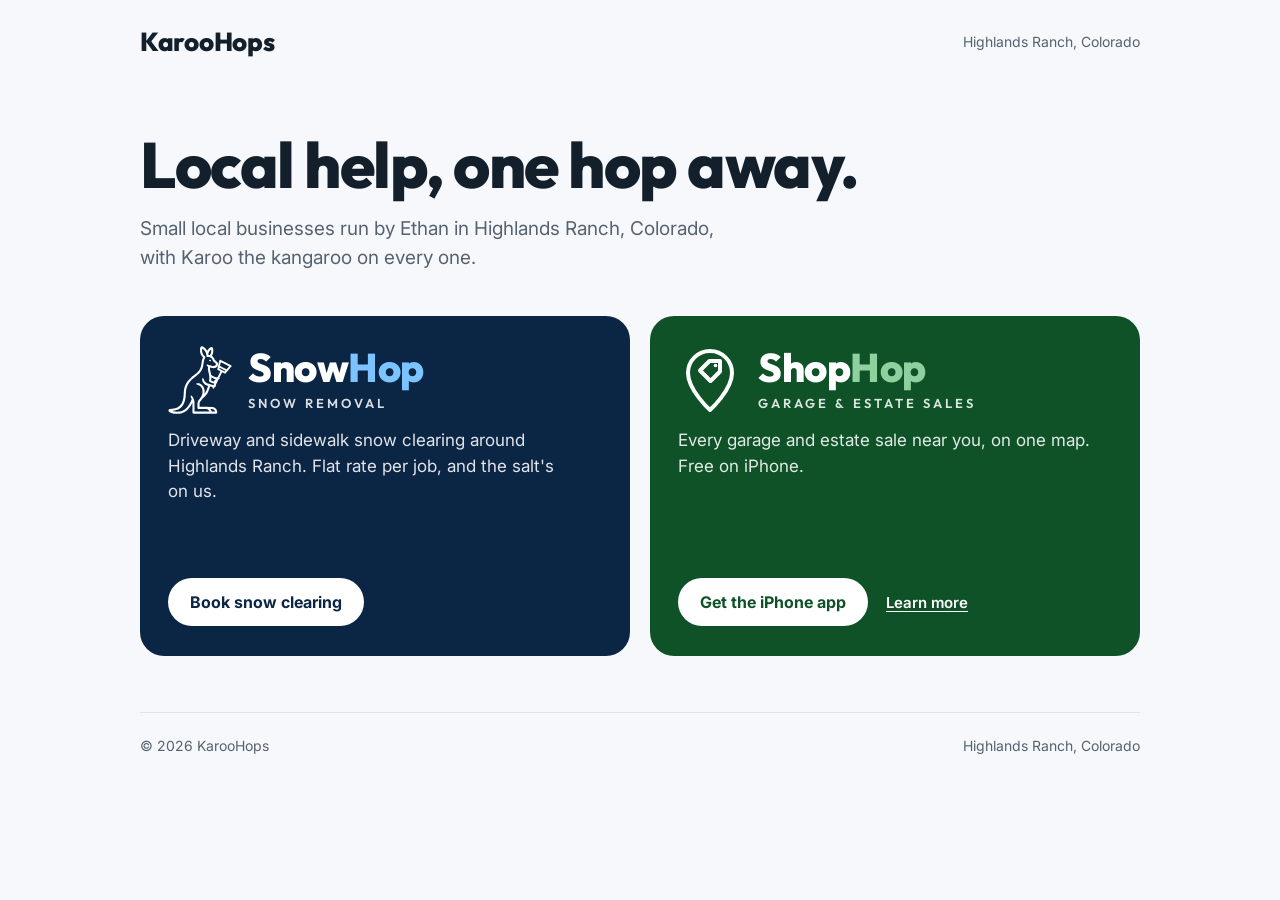
==== index.html @ 5c4f38f4 "KarooHops home page at karoohops.com One page for all the KarooHops businesses: SnowHop (karoohops.c" ====
<!doctype html>
<html lang="en">
<head>
<meta charset="utf-8">
<meta name="viewport" content="width=device-width, initial-scale=1">
<title>KarooHops · Local help, one hop away</title>
<meta name="description" content="Small local businesses from Highlands Ranch, Colorado: SnowHop snow removal and the ShopHop garage sale app.">
<meta name="theme-color" content="#13202C">
<meta property="og:title" content="KarooHops · Local help, one hop away">
<meta property="og:description" content="SnowHop snow removal and the ShopHop garage sale app, from Highlands Ranch, Colorado.">
<meta property="og:type" content="website">
<meta property="og:url" content="https://karoohops.com/">
<link rel="icon" href="/karoo.svg" type="image/svg+xml">
<link rel="preconnect" href="https://fonts.googleapis.com">
<link rel="preconnect" href="https://fonts.gstatic.com" crossorigin>
<link rel="stylesheet" href="https://fonts.googleapis.com/css2?family=Inter:wght@400;500;600;700&family=Outfit:wght@600;700;800&display=swap">
<style>
:root{
  --ink:#13202C; --muted:#56626F; --line:#DEE4EB; --bg:#F6F8FB;
  --navy:#0B2545; --ice:#7CC4FF; --green:#0F5228; --mint:#8FD19E;
  --display:Outfit,"Avenir Next","Trebuchet MS",sans-serif;
  --body:Inter,system-ui,-apple-system,"Segoe UI",Roboto,Arial,sans-serif;
}
*{box-sizing:border-box}
body{margin:0;font-family:var(--body);font-size:16px;line-height:1.55;color:var(--ink);background:var(--bg);-webkit-font-smoothing:antialiased}
a{color:inherit}
.wrap{max-width:1040px;margin:0 auto;padding:0 20px}
header{display:flex;align-items:center;justify-content:space-between;gap:16px;padding:22px 0}
.logo{font-family:var(--display);font-weight:800;font-size:26px;letter-spacing:-.3px;text-decoration:none}
.where{color:var(--muted);font-size:14px}
.hero{padding:48px 0 36px;max-width:720px}
h1{font-family:var(--display);font-weight:800;font-size:clamp(40px,7vw,64px);line-height:1.02;letter-spacing:-1.5px;margin:0 0 16px;text-wrap:balance}
.lede{margin:0;font-size:19px;color:var(--muted);max-width:600px;text-wrap:pretty}
.biz{display:grid;grid-template-columns:repeat(2,minmax(0,1fr));gap:20px;padding:8px 0 56px}
.card{border-radius:24px;padding:30px 28px;color:#fff;display:flex;flex-direction:column;gap:14px;min-height:340px}
.card.snow{background:var(--navy)}
.card.shop{background:var(--green)}
.top{display:flex;align-items:center;gap:16px}
.mark{width:64px;height:68px;flex:none;color:#fff}
.name{font-family:var(--display);font-weight:800;font-size:40px;line-height:1;letter-spacing:-.5px;margin:0}
.snow .name span{color:var(--ice)}
.shop .name span{color:var(--mint)}
.kind{font-family:var(--display);font-weight:600;font-size:13px;letter-spacing:3px;margin-top:6px;opacity:.85}
.card p{margin:0;font-size:17px;line-height:1.5;color:rgba(255,255,255,.88);text-wrap:pretty}
.actions{margin-top:auto;display:flex;flex-wrap:wrap;align-items:center;gap:10px 18px;padding-top:8px}
.btn{display:inline-flex;align-items:center;justify-content:center;min-height:48px;padding:0 22px;border-radius:999px;background:#fff;font-weight:700;font-size:16px;text-decoration:none}
.snow .btn{color:var(--navy)}
.shop .btn{color:var(--green)}
.btn:hover{background:#E9F1FA}
.more{color:#fff;font-weight:600;font-size:15px;text-underline-offset:3px}
a:focus-visible{outline:3px solid var(--ice);outline-offset:3px}
.shop a:focus-visible{outline-color:var(--mint)}
footer{border-top:1px solid var(--line);padding:22px 0 40px;display:flex;flex-wrap:wrap;justify-content:space-between;gap:8px 20px;color:var(--muted);font-size:14px}
@media (max-width:720px){
  .biz{grid-template-columns:1fr}
  .hero{padding:28px 0 24px}
  .card{min-height:0;padding:26px 22px}
  .where{display:none}
}
</style>
</head>
<body>
<div class="wrap">
<header>
  <a class="logo" href="/">KarooHops</a>
  <span class="where">Highlands Ranch, Colorado</span>
</header>

<section class="hero">
  <h1>Local help, one hop away.</h1>
  <p class="lede">Small local businesses run by Ethan in Highlands Ranch, Colorado, with Karoo the kangaroo on every one.</p>
</section>

<section class="biz" aria-label="KarooHops businesses">
  <article class="card snow">
    <div class="top">
      <svg class="mark" viewBox="12 22 702 748" role="img" aria-label="Karoo with a snow shovel"><path fill="currentColor" fill-rule="evenodd" d="M96.5 767.4C83.6 766.5 67.5 763.9 56.2 760.8C40.8 756.5 27.1 750.0 21.0 744.0C17.0 740.1 15.5 736.9 15.5 732.2C15.6 726.6 17.4 722.9 21.8 719.8C25.9 717.0 29.1 716.0 35.9 715.5C67.8 713.1 83.4 710.1 104.5 702.4C106.8 701.5 118.0 695.8 121.8 693.6C142.7 680.9 158.6 661.3 168.7 635.5C171.1 629.3 174.7 616.6 177.5 604.1C177.8 603.0 178.2 601.0 178.5 599.9C180.2 592.8 182.6 570.8 183.5 554.8C184.6 534.3 185.8 516.6 186.5 512.0C186.7 510.2 187.2 506.7 187.5 504.2C191.7 472.2 206.6 436.8 227.9 408.2C239.3 393.0 253.0 378.4 271.0 362.2C276.4 357.4 291.5 345.1 298.8 339.7C301.8 337.4 307.6 333.0 311.8 329.9C336.0 311.8 347.0 300.4 357.7 282.8C368.5 265.0 374.9 244.5 379.0 214.5C380.0 207.4 380.9 200.7 382.0 193.5C382.7 189.1 385.0 178.1 386.1 174.0C388.5 164.9 392.1 156.1 395.3 150.9L396.5 149.0L391.9 144.1C386.7 138.5 382.7 133.4 379.0 127.3C376.1 122.4 371.2 112.2 370.2 109.0C370.0 108.3 369.7 107.5 369.5 107.2C368.3 105.7 364.9 92.4 363.7 84.5C362.7 78.5 362.6 58.0 363.5 52.2C365.7 37.6 369.4 29.9 375.7 26.8C381.1 24.2 386.5 24.6 394.2 28.2C404.7 33.0 413.6 39.6 423.6 49.9C430.7 57.2 434.8 62.5 439.1 69.9C442.0 74.9 443.2 75.9 443.9 74.1C444.6 72.3 449.0 65.1 451.9 61.0C460.4 49.0 472.6 38.4 483.1 33.9C486.9 32.3 488.0 32.0 491.3 32.0C496.8 32.0 499.8 33.8 503.0 38.8C504.8 41.7 507.1 48.9 508.3 55.2C509.3 61.0 509.8 77.9 509.1 85.8C507.9 99.8 502.8 115.9 496.3 126.6C495.0 128.8 494.0 130.7 494.0 130.9C494.0 131.2 495.0 132.0 496.1 132.8C508.9 141.1 517.6 153.2 525.0 172.6C526.2 175.8 528.0 177.7 539.8 187.6C552.1 198.0 556.3 202.7 559.7 210.0C561.2 213.2 561.2 213.4 561.2 221.0C561.3 229.6 561.0 230.4 557.0 239.3C554.4 244.9 551.8 248.6 547.7 252.5C540.0 259.8 533.4 263.2 522.5 265.3C513.7 267.0 501.3 265.5 483.1 260.7C478.3 259.4 474.3 258.5 474.1 258.7C473.6 259.3 473.1 265.5 473.0 271.5C473.0 278.5 473.7 284.5 475.3 291.5C476.0 294.4 476.7 297.5 477.0 298.5C477.2 299.5 478.2 303.2 479.2 306.8C482.2 317.7 485.0 331.1 485.0 334.8C485.0 338.4 485.6 339.2 492.1 343.6C501.6 350.2 507.6 353.6 516.0 357.4C520.4 359.4 533.2 363.7 540.2 365.5L544.5 366.6L548.4 365.4C550.5 364.7 553.3 364.0 554.5 363.8L556.8 363.5L572.4 332.2C581.0 315.1 588.0 300.9 588.0 300.7C588.0 300.5 569.7 291.4 559.3 286.4C555.8 284.7 553.7 281.4 553.8 277.5C553.8 275.3 557.1 260.3 561.0 244.5C562.3 239.4 574.9 185.1 575.2 183.5C576.1 178.3 581.5 174.1 586.5 174.6C588.2 174.8 589.9 175.4 592.0 176.7C594.3 178.1 687.6 224.6 705.2 233.1C707.0 234.0 708.1 234.9 709.2 236.6C712.1 241.4 711.3 246.0 706.9 250.9C704.5 253.4 650.6 318.1 648.3 321.1C647.5 322.1 645.8 323.5 644.4 324.2C640.9 325.9 638.3 325.9 634.9 324.0C629.1 320.8 607.0 309.8 606.8 310.0C606.7 310.1 599.7 324.0 591.3 340.9L576.0 371.6L577.7 373.5C578.7 374.6 580.0 376.6 580.7 377.9L581.9 380.3L573.9 386.0L566.0 391.6L552.0 419.5L538.0 447.5L538.0 457.9L538.0 468.4L536.6 468.7C535.9 468.9 533.1 469.7 530.5 470.5L525.7 472.0L523.1 477.6C521.6 480.7 519.9 484.3 519.3 485.5C517.8 488.5 514.4 490.6 510.9 490.9C503.6 491.5 497.5 483.3 500.2 476.8C500.6 475.7 501.0 474.8 501.0 474.8C501.0 474.7 499.4 474.2 497.4 473.8C495.4 473.3 491.4 472.3 488.5 471.5C485.6 470.6 482.4 469.7 481.2 469.4C480.1 469.1 478.0 468.5 476.4 468.0C474.3 467.3 473.4 467.2 473.1 467.7C472.8 468.0 471.8 471.6 470.8 475.8C465.5 496.7 454.3 524.6 444.6 540.8C442.4 544.5 433.0 558.7 432.5 559.0C432.4 559.1 431.7 560.0 431.0 561.0C430.3 562.0 429.7 562.9 429.5 563.0C429.4 563.1 427.7 565.2 425.8 567.5C417.2 578.2 406.5 588.5 397.0 595.2C394.4 597.1 391.9 599.2 391.5 599.9C386.6 608.6 383.1 613.2 375.9 620.8C368.9 628.1 366.3 631.2 364.2 634.6C361.8 638.5 359.7 644.5 359.0 649.3C358.2 654.7 358.0 690.4 358.8 691.0C359.1 691.3 387.0 691.5 428.3 691.6L497.2 691.8L502.2 692.9C516.3 696.2 527.3 701.8 535.3 709.8C542.6 717.2 546.7 723.7 549.4 732.6C551.7 740.0 552.1 742.1 552.1 748.9C552.2 754.6 552.0 755.5 551.0 757.7C549.6 760.7 546.8 763.5 543.9 765.1L541.8 766.2L417.4 766.4L293.1 766.5L290.2 765.4C288.1 764.7 286.4 763.5 284.5 761.5C279.6 756.7 280.0 761.5 280.0 700.2C280.0 669.7 279.8 646.5 279.6 646.5C278.9 646.5 278.2 647.5 277.3 650.2C275.8 654.4 268.5 668.3 263.9 675.8C243.3 708.9 221.8 731.5 197.2 746.0C187.9 751.6 175.0 757.6 169.8 759.0C168.9 759.2 166.7 759.9 164.8 760.5C157.1 762.8 147.1 765.2 141.1 766.0C127.7 767.8 109.4 768.4 96.5 767.4ZM124.8 743.5C136.4 742.8 144.1 741.5 155.5 738.6C181.5 732.0 208.2 712.3 230.3 683.5C234.7 677.9 244.6 662.6 249.2 654.5C253.2 647.5 260.9 632.3 263.1 627.2C263.6 626.1 264.8 623.2 265.9 620.8C267.0 618.3 268.4 614.9 269.0 613.2C269.6 611.6 270.3 610.0 270.5 609.8C271.4 608.6 271.5 606.2 270.8 604.8C270.3 604.0 270.0 603.2 270.0 602.9C270.0 602.5 269.4 601.1 266.6 595.0C266.0 593.5 265.0 591.2 264.5 590.0C264.0 588.8 262.8 586.1 261.9 584.0C258.5 576.7 258.3 572.7 261.0 570.0C263.1 567.8 266.1 567.2 269.5 568.3C274.6 569.9 281.6 578.2 287.7 590.2C292.6 599.8 297.1 611.6 299.2 620.8C299.7 622.7 300.3 625.1 300.5 626.2C302.7 635.4 302.7 636.5 302.8 690.1C302.8 718.4 303.0 741.8 303.2 742.2C303.4 742.9 312.5 743.0 385.0 743.0C440.0 743.0 466.5 742.8 466.8 742.5C467.2 741.7 463.3 734.8 460.5 731.3C454.2 723.5 446.1 718.8 434.3 716.0C430.5 715.1 428.1 715.0 387.9 715.0C340.4 715.0 343.8 715.3 339.5 711.2C337.8 709.6 336.7 708.0 336.0 706.2C335.1 703.6 335.0 702.4 335.0 681.6C335.0 659.4 335.5 646.7 336.6 642.2C337.7 637.4 340.1 630.7 342.1 626.8C345.0 621.3 348.7 616.2 356.0 608.0C366.0 596.6 370.4 590.5 377.1 578.5C378.7 575.6 383.1 565.6 384.5 561.8C386.4 556.2 389.5 543.4 390.3 537.8C391.2 530.7 391.2 516.6 390.3 510.5C387.7 493.4 381.7 480.6 371.3 469.6C361.9 459.8 351.5 453.8 333.8 448.0C326.9 445.8 324.2 444.3 323.2 442.1C321.3 438.2 323.7 433.7 328.4 432.6C340.5 429.7 354.7 431.2 365.5 436.5C384.5 445.8 398.6 461.6 407.0 482.8C410.2 490.8 411.7 496.8 413.6 508.2C414.9 516.1 414.1 537.0 412.2 545.1C411.6 547.7 412.9 546.5 416.9 540.9C430.5 521.6 439.4 502.4 448.9 471.5C451.4 463.5 452.1 460.4 451.4 459.9C451.0 459.7 448.7 458.9 446.2 458.1C434.1 454.1 420.2 447.1 413.5 441.4C399.5 429.5 391.0 415.4 387.2 397.9C386.2 392.9 386.4 383.0 387.6 380.8C390.6 375.2 395.9 374.5 400.6 379.1C403.1 381.5 404.7 384.5 406.5 390.2C407.3 393.0 408.2 395.7 408.5 396.2C408.7 396.8 409.3 398.1 409.7 399.2C415.9 413.8 425.3 423.7 440.0 431.0C444.3 433.2 445.0 433.5 448.0 434.5C449.0 434.8 450.2 435.3 450.8 435.5C454.7 437.3 499.4 451.3 508.5 453.7L511.2 454.4L515.6 445.8C518.0 441.1 520.0 437.0 520.0 436.7C520.0 436.2 516.7 435.0 506.8 432.0C494.4 428.2 479.5 421.8 472.4 417.2C467.8 414.2 463.5 410.7 462.4 409.1C461.1 407.1 461.2 402.5 462.7 398.8C464.7 393.9 465.2 387.8 465.2 372.0C465.2 357.0 464.9 353.4 462.2 337.0C460.7 328.0 458.5 318.0 455.5 307.5C452.5 296.5 450.0 279.6 450.0 270.5C450.0 268.4 450.4 264.2 450.8 261.0C451.2 257.8 451.7 254.1 451.8 252.7L452.1 250.2L448.4 248.3C443.7 246.0 439.4 242.6 437.6 239.9C435.8 237.1 435.4 232.0 437.0 229.6C439.5 225.6 444.1 225.6 453.8 229.4C461.5 232.4 463.7 233.0 473.4 234.8C480.3 236.0 485.5 237.0 489.5 238.0C500.7 240.6 508.1 242.0 512.5 242.3C521.2 242.9 527.9 240.5 532.7 235.0C536.4 230.8 539.0 223.3 538.3 219.2C538.0 217.6 537.1 216.4 532.8 212.3C530.0 209.6 525.4 205.4 522.5 203.1C510.1 192.9 506.4 188.4 502.3 177.8C496.7 163.8 489.3 155.4 476.6 149.0C469.4 145.4 462.3 144.0 446.6 143.3C441.3 143.0 439.1 142.1 436.4 139.1C434.1 136.5 433.5 134.5 433.2 127.1C432.6 112.5 430.6 103.7 425.0 92.2C421.4 84.7 414.3 74.0 409.6 69.0C403.2 62.0 389.1 51.2 387.9 52.4C387.7 52.6 387.1 55.8 386.7 59.3C385.2 71.6 386.9 87.8 390.5 96.8C390.7 97.3 391.0 98.2 391.2 98.8C393.5 108.3 401.9 121.4 412.7 132.4C420.6 140.5 421.2 141.5 421.2 147.0L421.2 151.2L417.9 157.0C416.1 160.2 414.1 163.9 413.5 165.2C411.3 170.3 411.1 170.8 410.3 173.1C408.2 179.4 404.2 199.9 403.3 209.2C403.0 212.2 402.5 215.6 401.4 223.0C396.7 256.4 386.2 284.8 370.8 306.0C358.5 322.9 348.0 332.7 318.8 354.6C307.9 362.6 299.6 369.1 295.3 372.7C293.6 374.1 291.7 375.7 291.1 376.2C282.3 383.5 267.7 397.6 259.3 406.9C241.3 427.2 230.4 444.6 221.6 466.8C212.4 490.0 209.6 504.9 207.5 541.8C207.2 546.7 206.8 554.0 206.5 558.0C206.2 562.0 206.0 566.7 206.0 568.5C206.0 570.3 205.8 573.5 205.5 575.8C205.3 578.0 204.8 582.1 204.5 585.0C203.4 595.4 200.4 611.9 198.6 617.8C198.3 618.6 197.6 621.2 197.0 623.5C195.2 630.2 192.6 638.2 189.4 646.1C181.2 666.8 172.7 680.0 158.1 694.5C144.1 708.4 131.7 716.5 113.0 723.9C98.2 729.8 86.3 732.8 68.0 735.5C64.1 736.1 60.6 736.7 60.4 736.8C59.7 737.3 60.5 738.0 61.8 738.0C62.5 738.0 65.0 738.4 67.4 739.0C86.0 743.1 106.0 744.7 124.8 743.5ZM528.3 742.2C528.7 741.1 526.7 736.1 524.5 732.7C518.5 723.4 508.8 717.6 496.5 715.7C491.3 714.9 477.7 714.7 477.3 715.4C477.1 715.7 477.7 716.6 478.6 717.6C481.4 720.7 485.0 725.7 486.7 729.0C488.5 732.3 491.0 739.1 491.0 740.4C491.0 740.8 491.4 741.6 491.8 742.1C492.6 742.9 493.8 743.0 510.3 743.0C525.7 743.0 528.1 742.9 528.3 742.2ZM516.4 412.4C516.7 412.0 517.6 409.5 518.5 406.8C520.8 399.7 522.7 395.8 524.6 394.3C525.5 393.6 528.9 391.7 532.0 390.1C537.9 387.0 539.1 386.0 536.7 386.0C533.9 386.0 522.0 383.1 516.0 380.9C507.0 377.7 497.3 373.3 491.3 369.6C489.7 368.7 488.3 368.0 488.2 368.1C488.1 368.2 487.9 372.7 487.8 378.0C487.7 383.4 487.2 390.7 486.8 394.2C485.9 401.6 485.4 400.7 491.0 403.1C495.6 405.1 514.9 412.8 515.6 413.0C515.7 413.0 516.1 412.7 516.4 412.4ZM640.4 298.3L643.0 295.0L610.5 278.8L578.0 262.5L577.7 263.9C577.5 264.6 577.1 266.6 576.7 268.2C576.3 269.8 576.0 271.2 576.1 271.3C576.5 271.7 636.8 301.4 637.2 301.5C637.5 301.5 638.9 300.0 640.4 298.3ZM670.2 262.5C677.5 253.7 683.5 246.3 683.5 246.1C683.5 245.9 663.0 235.5 638.0 223.1C601.0 204.8 592.5 200.7 592.3 201.4C591.4 204.6 582.9 241.6 583.1 241.7C583.4 242.0 656.2 278.4 656.5 278.5C656.7 278.5 662.8 271.3 670.2 262.5ZM473.2 190.5C472.7 190.3 471.7 189.9 471.0 189.8C468.7 189.3 465.5 186.6 464.4 184.1C462.4 179.6 464.4 174.9 469.0 173.6C471.7 172.7 473.2 172.9 476.2 174.2C483.8 177.6 486.4 187.0 480.5 190.0C478.5 191.0 475.0 191.3 473.2 190.5ZM474.2 119.6C478.3 112.6 482.6 102.3 484.5 95.3C486.2 88.6 487.2 79.5 486.8 73.0C486.2 63.5 485.9 61.3 484.9 61.1C483.6 60.9 470.7 73.9 467.6 78.6C464.5 83.2 460.1 92.0 458.5 96.4C456.8 101.7 455.1 110.4 454.9 115.2L454.8 119.8L459.5 120.1C462.1 120.3 465.8 120.9 467.8 121.4C469.7 121.9 471.5 122.4 471.9 122.4C472.2 122.5 473.2 121.2 474.2 119.6Z"/></svg>
      <div>
        <h2 class="name">Snow<span>Hop</span></h2>
        <div class="kind">SNOW REMOVAL</div>
      </div>
    </div>
    <p>Driveway and sidewalk snow clearing around Highlands Ranch. Flat rate per job, and the salt&#39;s on us.</p>
    <div class="actions">
      <a class="btn" href="/snowhop/">Book snow clearing</a>
    </div>
  </article>

  <article class="card shop">
    <div class="top">
      <svg class="mark" viewBox="0 0 64 68" aria-hidden="true" fill="none" stroke="currentColor" stroke-width="4" stroke-linecap="round" stroke-linejoin="round">
        <path d="M32 64s-22-20-22-37a22 22 0 0 1 44 0c0 17-22 37-22 37z"/>
        <path d="M22 24.5l9.5-9.5H42v10.5L32.5 35z"/>
        <circle cx="37.5" cy="19.5" r="1.8" fill="currentColor" stroke="none"/>
      </svg>
      <div>
        <h2 class="name">Shop<span>Hop</span></h2>
        <div class="kind">GARAGE &amp; ESTATE SALES</div>
      </div>
    </div>
    <p>Every garage and estate sale near you, on one map. Free on iPhone.</p>
    <div class="actions">
      <a class="btn" href="https://apps.apple.com/app/id6787752853">Get the iPhone app</a>
      <a class="more" href="/shophop-site/">Learn more</a>
    </div>
  </article>
</section>

<footer>
  <span>&copy; 2026 KarooHops</span>
  <span>Highlands Ranch, Colorado</span>
</footer>
</div>
</body>
</html>
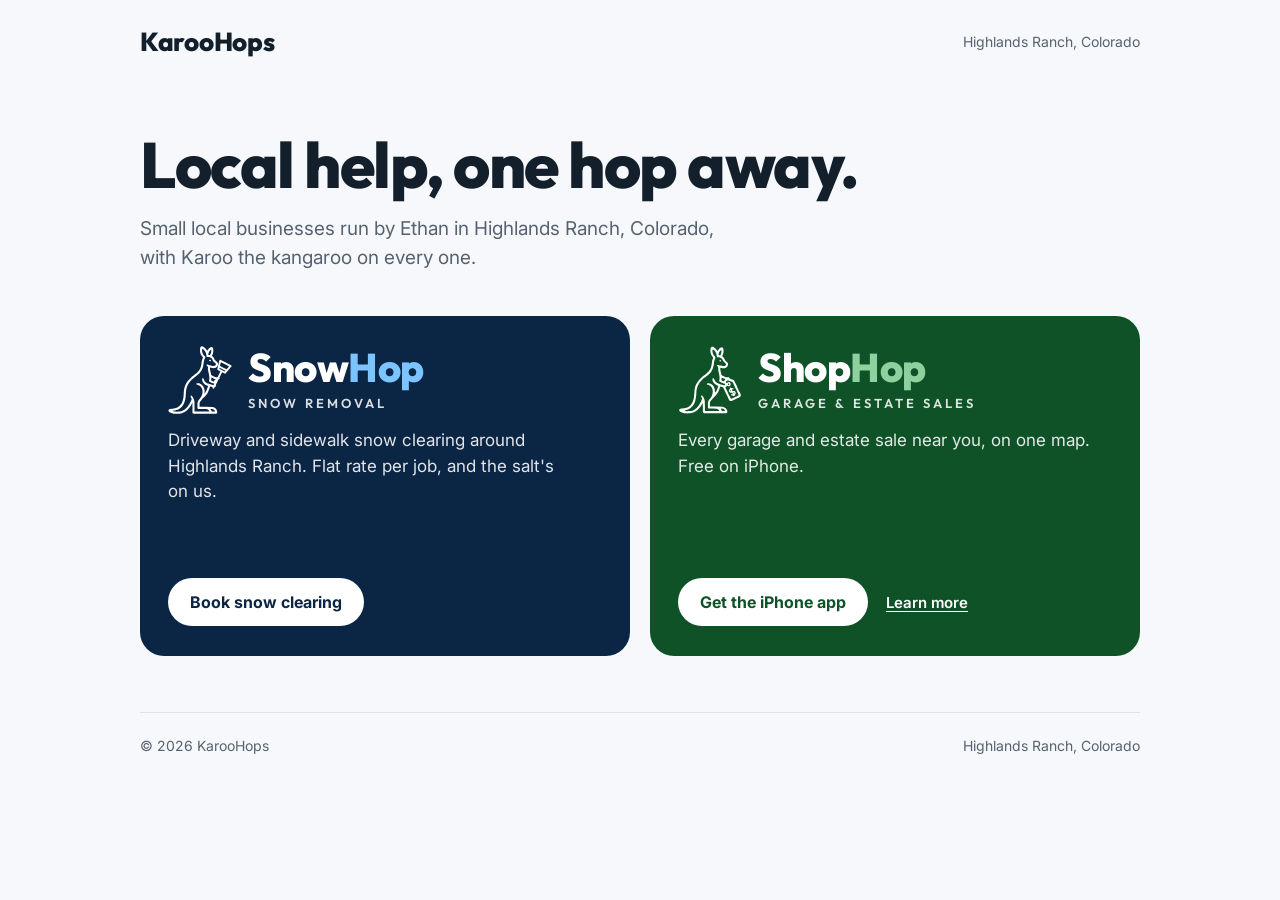
==== commit fe552de3: "Home page: ShopHop card shows ShopHop's own Karoo Karoo holding a price tag, traced from the ShopHop" ====
--- a/index.html
+++ b/index.html
@@ -88,11 +88,7 @@
 
   <article class="card shop">
     <div class="top">
-      <svg class="mark" viewBox="0 0 64 68" aria-hidden="true" fill="none" stroke="currentColor" stroke-width="4" stroke-linecap="round" stroke-linejoin="round">
-        <path d="M32 64s-22-20-22-37a22 22 0 0 1 44 0c0 17-22 37-22 37z"/>
-        <path d="M22 24.5l9.5-9.5H42v10.5L32.5 35z"/>
-        <circle cx="37.5" cy="19.5" r="1.8" fill="currentColor" stroke="none"/>
-      </svg>
+      <svg class="mark" viewBox="6.3 6.5 97.5 105.2" role="img" aria-label="Karoo with a price tag"><path fill="currentColor" fill-rule="evenodd" d="M17.2 110.7C16.8 110.6 16.1 110.5 15.8 110.4C15.4 110.4 14.5 110.2 13.8 110.0C13.1 109.9 12.3 109.7 12.0 109.5C11.7 109.4 11.1 109.2 10.8 109.0C9.4 108.6 8.0 107.5 7.6 106.7C7.2 106.0 7.2 105.6 7.5 105.0C7.8 104.3 8.0 104.2 8.8 103.8C9.6 103.4 9.6 103.4 12.7 103.1C18.5 102.6 22.1 101.1 25.2 97.8C26.9 96.1 28.5 93.1 29.1 90.5C29.2 90.0 29.4 89.3 29.5 89.0C29.8 88.3 29.9 87.5 30.1 86.0C30.2 85.5 30.3 84.5 30.4 83.9C30.6 82.9 30.8 80.2 31.0 77.0C31.1 75.0 31.2 74.1 31.7 71.9C32.1 69.9 33.0 67.0 33.5 66.2C33.7 65.9 33.8 65.5 33.9 65.3C34.5 63.9 37.7 59.5 39.2 57.9C41.3 55.7 44.1 53.1 46.2 51.6C46.6 51.3 47.3 50.8 47.8 50.4C48.3 50.1 48.8 49.6 49.0 49.4C49.3 49.3 49.8 48.8 50.2 48.4C52.4 46.7 53.1 45.8 54.3 44.1C56.5 40.7 57.2 38.6 58.0 31.9C58.2 30.8 58.4 29.6 58.4 29.4C59.1 27.0 59.2 26.5 59.5 26.1C59.8 25.7 59.9 25.4 59.9 25.0C59.9 24.4 59.9 24.4 59.4 23.9C58.6 22.9 58.2 22.4 57.6 21.3C57.3 20.7 57.0 20.2 57.0 20.2C57.0 20.1 56.8 19.6 56.5 18.9C55.6 16.5 55.4 13.0 56.0 9.8C56.2 8.7 57.2 7.7 58.2 7.5C58.5 7.5 58.8 7.5 59.5 7.8C60.3 8.0 60.5 8.1 61.7 9.0C62.6 9.6 64.6 11.6 65.4 12.6C65.8 13.1 66.2 13.6 66.3 13.7C66.7 14.0 67.1 13.7 67.9 12.5C69.4 10.4 72.2 8.4 73.5 8.5C74.3 8.6 74.7 9.0 75.2 10.0C75.8 11.2 75.9 11.7 76.0 13.5C76.0 15.6 75.9 17.2 75.5 18.2C75.3 18.6 75.1 19.2 75.0 19.6C74.9 20.0 74.6 20.5 74.4 20.9C74.1 21.4 74.1 21.5 74.1 21.9C74.2 22.4 74.2 22.5 75.0 23.2C76.3 24.5 77.2 25.8 78.0 27.8C78.2 28.4 78.8 29.0 80.7 30.7C82.6 32.3 83.1 33.1 83.0 34.8C83.0 37.8 80.7 40.5 77.7 40.9C76.4 41.1 74.4 40.9 72.7 40.4C71.4 40.0 71.1 40.2 71.0 41.4C70.9 42.1 71.1 44.2 71.4 45.1C71.5 45.6 71.8 47.0 72.1 48.2C72.6 50.5 72.8 51.2 73.2 51.5C73.8 52.1 76.7 53.7 77.8 54.1C78.3 54.3 78.9 54.5 79.3 54.7C79.9 54.9 80.0 54.9 80.8 54.9C82.9 54.8 83.5 54.8 84.0 55.0C84.6 55.3 85.5 56.0 86.0 56.8C86.5 57.5 86.9 57.7 88.1 58.0C89.0 58.2 90.4 58.7 91.4 59.2C92.1 59.6 92.7 60.6 93.9 63.4C94.1 63.7 94.3 64.2 94.4 64.3C94.5 64.5 94.8 65.0 95.0 65.4C95.2 65.9 95.5 66.4 95.6 66.6C95.8 66.9 96.5 68.4 97.4 70.6C98.9 73.8 100.1 76.4 100.6 77.1C100.7 77.3 100.8 77.6 100.9 77.8C101.0 78.0 101.2 78.6 101.5 79.0C103.2 82.7 103.2 83.9 101.8 85.1C101.3 85.5 101.3 85.6 99.4 86.4C98.8 86.7 97.8 87.1 97.3 87.4C96.9 87.6 96.2 87.9 95.8 88.1C95.4 88.3 94.9 88.5 94.7 88.6C94.5 88.8 94.0 89.0 93.7 89.2C93.3 89.3 92.9 89.6 92.7 89.7C91.8 90.1 90.1 90.9 89.2 91.2C86.7 92.2 85.2 91.5 84.0 88.7C83.7 88.2 83.2 87.1 82.9 86.3C82.5 85.5 82.1 84.6 82.0 84.4C81.9 84.1 81.6 83.5 81.4 83.0C80.9 82.1 80.8 81.9 80.3 80.9C80.2 80.7 80.0 80.3 79.8 79.9C79.6 79.5 79.4 79.1 79.3 78.9C79.1 78.5 78.3 76.9 77.5 74.8C77.1 74.1 76.7 73.2 76.5 72.8C76.4 72.5 76.1 71.9 75.9 71.5C75.4 70.5 75.0 70.1 74.0 69.9C73.6 69.8 73.1 69.6 72.7 69.5C72.0 69.2 71.5 69.1 71.2 69.3C70.9 69.5 70.3 70.7 70.0 71.9C69.9 72.4 69.7 73.1 69.5 73.3C69.4 73.6 69.1 74.2 69.0 74.7C67.4 79.2 64.2 83.7 60.5 86.6C59.8 87.2 59.4 87.6 59.1 88.0C58.6 88.8 58.0 89.6 57.1 90.6C56.1 91.7 55.4 92.8 55.1 93.6C55.0 94.1 54.8 98.3 54.9 99.1C55.0 99.4 55.1 99.7 55.2 99.9L55.5 100.2L65.0 100.2L74.5 100.3L75.8 100.7C79.0 101.7 81.2 103.9 81.8 106.8C82.1 108.7 81.8 109.7 80.6 110.4L80.2 110.7L63.0 110.7C43.8 110.7 45.7 110.7 44.7 109.9C44.0 109.4 44.1 109.7 44.0 102.6C44.0 96.8 43.9 96.1 43.8 95.8C43.7 95.6 43.5 95.4 43.5 95.4C43.3 95.4 42.7 96.3 41.8 97.8C41.2 99.0 40.8 99.6 40.4 100.1C40.3 100.3 39.7 101.0 39.2 101.6C36.6 104.8 35.1 106.2 32.2 107.9C31.8 108.1 31.3 108.4 31.1 108.5C30.8 108.7 30.3 108.9 29.9 109.0C29.6 109.2 29.0 109.4 28.6 109.6C28.2 109.8 27.9 109.9 27.8 109.9C27.7 109.9 27.0 110.1 26.2 110.2C25.4 110.4 24.3 110.6 23.7 110.7C22.5 110.8 18.4 110.8 17.2 110.7ZM23.1 107.2C26.6 107.1 29.5 106.0 31.9 104.2C34.7 102.1 36.5 100.1 38.3 97.3C38.7 96.7 39.2 95.9 39.4 95.6C40.6 93.8 42.6 89.6 42.7 88.5C42.7 88.1 42.0 86.1 41.5 85.1C40.9 84.0 41.3 83.1 42.2 83.1C43.4 83.1 45.2 85.7 46.3 88.9C47.1 91.4 47.1 91.4 47.2 99.5C47.2 107.2 47.2 106.8 47.9 107.1C48.4 107.3 68.7 107.3 69.1 107.0C70.2 106.5 68.6 104.7 66.2 103.8L65.0 103.4L59.1 103.3L53.2 103.2L52.8 103.0C51.8 102.5 51.9 102.7 51.9 97.8C51.9 93.0 51.9 93.0 52.6 91.4C53.1 90.3 53.6 89.6 55.0 88.1C56.9 86.0 57.8 84.2 58.8 81.3C59.3 79.5 59.5 76.3 59.1 74.2C58.7 71.7 57.1 69.2 55.2 67.9C54.2 67.3 53.8 67.1 52.2 66.5C50.4 65.9 50.2 65.8 50.2 65.1C50.2 64.3 50.7 64.0 52.5 64.0C54.3 64.0 55.7 64.5 57.5 65.7C60.8 68.0 62.7 72.1 62.7 76.9C62.7 78.7 63.1 78.9 64.1 77.4C64.4 77.1 64.8 76.4 65.0 76.1C65.2 75.7 65.4 75.2 65.5 75.0C65.7 74.8 65.8 74.4 65.9 74.1C66.0 73.8 66.3 73.3 66.4 72.9C66.7 72.2 67.7 69.0 67.7 68.7C67.7 68.1 67.1 67.6 65.8 67.1C64.2 66.6 62.4 65.4 61.4 64.2C59.6 62.0 58.8 60.1 58.8 58.2C58.8 57.2 59.3 56.5 60.0 56.5C60.7 56.5 61.2 57.1 61.9 58.9C62.5 60.8 63.5 62.1 65.0 63.1C66.0 63.8 67.9 64.7 69.0 65.0C69.4 65.2 70.2 65.4 70.7 65.6C71.1 65.8 72.0 66.0 72.5 66.2C73.0 66.3 74.0 66.6 74.7 66.8C76.0 67.2 77.4 67.3 77.8 67.1C78.4 66.8 78.5 65.8 78.0 65.3C77.6 64.9 76.3 64.2 75.4 64.0C75.0 63.9 74.3 63.7 73.9 63.5C73.6 63.3 73.1 63.1 72.8 63.0C72.2 62.8 70.4 61.8 69.9 61.3C69.1 60.6 69.1 60.2 69.5 59.0C70.0 57.7 70.0 54.6 69.5 52.1C69.3 51.3 69.1 50.2 69.1 49.6C69.0 49.1 68.7 48.1 68.5 47.4C67.9 45.1 67.8 43.9 67.8 41.4C67.7 38.7 67.8 38.8 66.8 38.1C66.1 37.5 65.8 36.9 66.0 36.4C66.3 35.6 66.9 35.5 68.8 36.1C69.4 36.3 70.8 36.6 71.9 36.8C73.0 37.1 74.3 37.3 74.8 37.4C76.0 37.7 77.2 37.7 77.9 37.4C79.0 37.0 79.9 35.8 79.9 34.9C79.9 34.3 79.3 33.6 78.0 32.4C77.5 32.1 77.0 31.6 76.8 31.4C76.1 30.9 75.3 29.6 75.0 28.9C74.7 27.9 73.6 26.4 72.9 25.8C72.3 25.3 70.6 24.4 70.0 24.2C69.8 24.1 69.0 24.1 68.2 24.0C66.7 23.9 66.4 23.8 66.1 23.4C65.6 22.9 65.4 22.4 65.2 20.6C64.9 18.6 64.9 18.4 64.2 17.0C63.3 15.2 62.6 14.2 61.5 13.1C59.5 11.1 58.8 11.3 58.8 13.8C58.8 17.1 59.8 19.6 62.3 22.2C63.8 23.8 63.8 24.3 63.0 26.1C62.7 26.7 62.4 27.5 62.2 27.9C61.9 28.7 61.2 32.4 61.1 34.2C60.9 36.1 60.8 36.7 60.5 37.6C60.3 38.0 60.1 38.7 60.0 39.1C60.0 39.6 59.7 40.3 59.5 40.8C59.3 41.3 59.1 41.8 59.0 42.0C58.9 42.4 57.9 44.6 57.4 45.5C55.7 48.1 53.3 50.4 49.5 53.2C49.3 53.4 48.8 53.7 48.5 54.0C48.1 54.3 47.4 54.9 46.8 55.4C45.1 56.7 44.0 57.6 43.3 58.4C42.0 59.6 39.6 62.4 38.9 63.3C38.3 64.1 37.1 66.1 37.1 66.3C37.1 66.3 36.9 66.8 36.6 67.3C36.3 67.9 36.1 68.5 36.0 68.8C35.9 69.0 35.7 69.5 35.5 69.9C35.3 70.3 35.1 71.1 35.0 71.6C34.9 72.1 34.7 72.9 34.6 73.3C34.2 74.5 34.1 75.2 34.0 77.5C33.8 82.3 33.7 83.4 33.3 85.9C32.9 89.1 32.1 92.6 31.5 93.9C31.3 94.1 31.1 94.6 31.0 94.8C30.8 95.4 30.4 96.3 29.4 97.7C26.6 101.9 23.0 104.3 17.3 105.8C14.8 106.5 15.5 107.1 19.0 107.3C20.4 107.4 21.0 107.4 23.1 107.2ZM77.7 107.1C78.4 106.7 78.2 105.9 77.1 104.9C76.3 104.2 76.1 104.1 74.8 103.7C73.2 103.1 72.1 103.3 72.1 104.0C72.1 104.3 73.2 106.6 73.5 106.8C73.8 107.1 74.3 107.2 75.8 107.2C77.0 107.2 77.5 107.2 77.7 107.1ZM89.6 87.5C90.2 87.2 91.4 86.7 92.3 86.2C93.2 85.8 94.4 85.3 94.8 85.1C95.3 84.9 95.9 84.6 96.0 84.5C96.2 84.4 96.6 84.2 96.9 84.0C98.0 83.5 99.0 82.8 99.1 82.5C99.3 82.2 99.1 81.6 98.5 80.3C98.2 79.7 97.8 78.8 97.6 78.3C96.8 76.6 96.0 74.8 95.8 74.3C95.6 74.1 95.4 73.7 95.3 73.5C94.6 72.0 93.0 68.7 92.0 66.4C91.8 65.9 91.5 65.4 91.5 65.2C91.4 65.1 91.2 64.7 91.1 64.4C90.7 63.5 89.9 62.2 89.6 61.9C89.3 61.7 88.8 61.5 86.5 60.9C85.7 60.7 84.7 60.4 84.3 60.3C83.1 59.8 82.3 59.9 81.0 60.7C80.1 61.1 79.8 61.6 79.8 62.3C79.8 63.6 80.8 64.0 81.9 63.2C83.1 62.2 84.0 62.1 85.2 62.7C86.5 63.4 87.0 64.2 87.0 65.7C87.1 67.0 86.4 68.1 85.1 68.7C84.3 69.1 83.0 69.0 82.2 68.5C81.5 68.0 81.3 68.0 80.1 69.3C78.8 70.5 78.8 70.7 79.4 71.7C79.5 72.0 79.8 72.4 79.8 72.5C79.9 72.8 80.2 73.3 80.7 74.2C80.8 74.5 81.2 75.2 81.5 76.0C82.8 78.8 83.0 79.4 83.7 80.7C84.0 81.5 84.4 82.3 84.5 82.5C84.7 82.7 84.8 83.1 84.9 83.3C85.0 83.5 85.3 84.0 85.5 84.4C85.7 84.8 85.9 85.2 86.0 85.4C86.3 86.2 87.1 87.7 87.3 87.8C87.8 88.1 88.4 88.0 89.6 87.5ZM91.8 83.7C91.4 83.4 91.3 83.4 90.2 83.3C89.4 83.2 88.8 83.2 88.5 83.1C87.0 82.5 87.1 80.7 88.6 81.2C89.4 81.4 90.0 81.4 90.1 81.2C90.4 80.7 90.0 79.6 89.4 79.1C89.1 78.8 89.0 78.8 87.7 78.8C86.2 78.7 85.2 78.1 84.5 76.8C83.9 75.6 84.2 74.6 85.5 72.9C85.7 72.6 85.8 72.4 85.9 71.9C86.0 70.7 86.4 70.5 87.5 71.1C87.9 71.4 88.2 71.4 88.9 71.5C90.6 71.7 91.4 72.2 91.4 73.0C91.4 73.7 90.7 74.0 89.9 73.6C89.7 73.6 89.5 73.5 89.3 73.5C88.7 73.6 89.0 75.1 89.8 75.7C90.2 76.0 90.2 76.0 91.3 76.0C92.4 76.0 92.5 76.1 93.0 76.3C94.1 76.8 94.9 78.1 94.9 79.3C94.9 80.1 94.8 80.4 94.0 81.5C93.5 82.3 93.4 82.5 93.4 82.9C93.4 84.0 92.7 84.3 91.8 83.7ZM92.6 80.0C93.3 79.6 92.9 78.3 92.0 78.1C91.0 77.9 91.1 79.2 92.1 79.9C92.4 80.1 92.4 80.1 92.6 80.0ZM87.5 76.5C88.0 76.1 87.6 74.9 87.0 74.9C86.2 74.9 86.2 76.0 86.9 76.4C87.3 76.6 87.3 76.6 87.5 76.5ZM84.7 66.4C85.7 65.3 84.0 63.7 83.0 64.8C82.5 65.3 82.5 66.0 83.1 66.5C83.5 66.9 84.3 66.9 84.7 66.4ZM76.8 60.9C76.9 60.8 77.2 60.5 77.3 60.1C77.5 59.8 77.8 59.3 78.0 59.1C79.1 57.8 79.0 57.5 77.4 57.1C76.9 57.0 76.0 56.7 75.4 56.4C74.0 55.8 73.9 55.8 73.5 55.9C73.0 56.0 72.9 56.3 72.8 58.0C72.8 59.7 72.8 59.8 73.8 60.3C75.1 61.0 76.3 61.3 76.8 60.9ZM70.5 30.3C69.7 29.9 69.5 28.9 70.1 28.4C70.8 27.7 72.1 28.5 72.1 29.5C72.1 30.3 71.3 30.7 70.5 30.3ZM70.7 20.7C72.2 19.8 73.5 13.9 72.4 13.3C71.5 12.8 69.6 15.2 68.7 17.7C68.1 19.8 68.2 20.5 69.3 20.8C69.7 20.9 70.5 20.9 70.7 20.7Z"/></svg>
       <div>
         <h2 class="name">Shop<span>Hop</span></h2>
         <div class="kind">GARAGE &amp; ESTATE SALES</div>
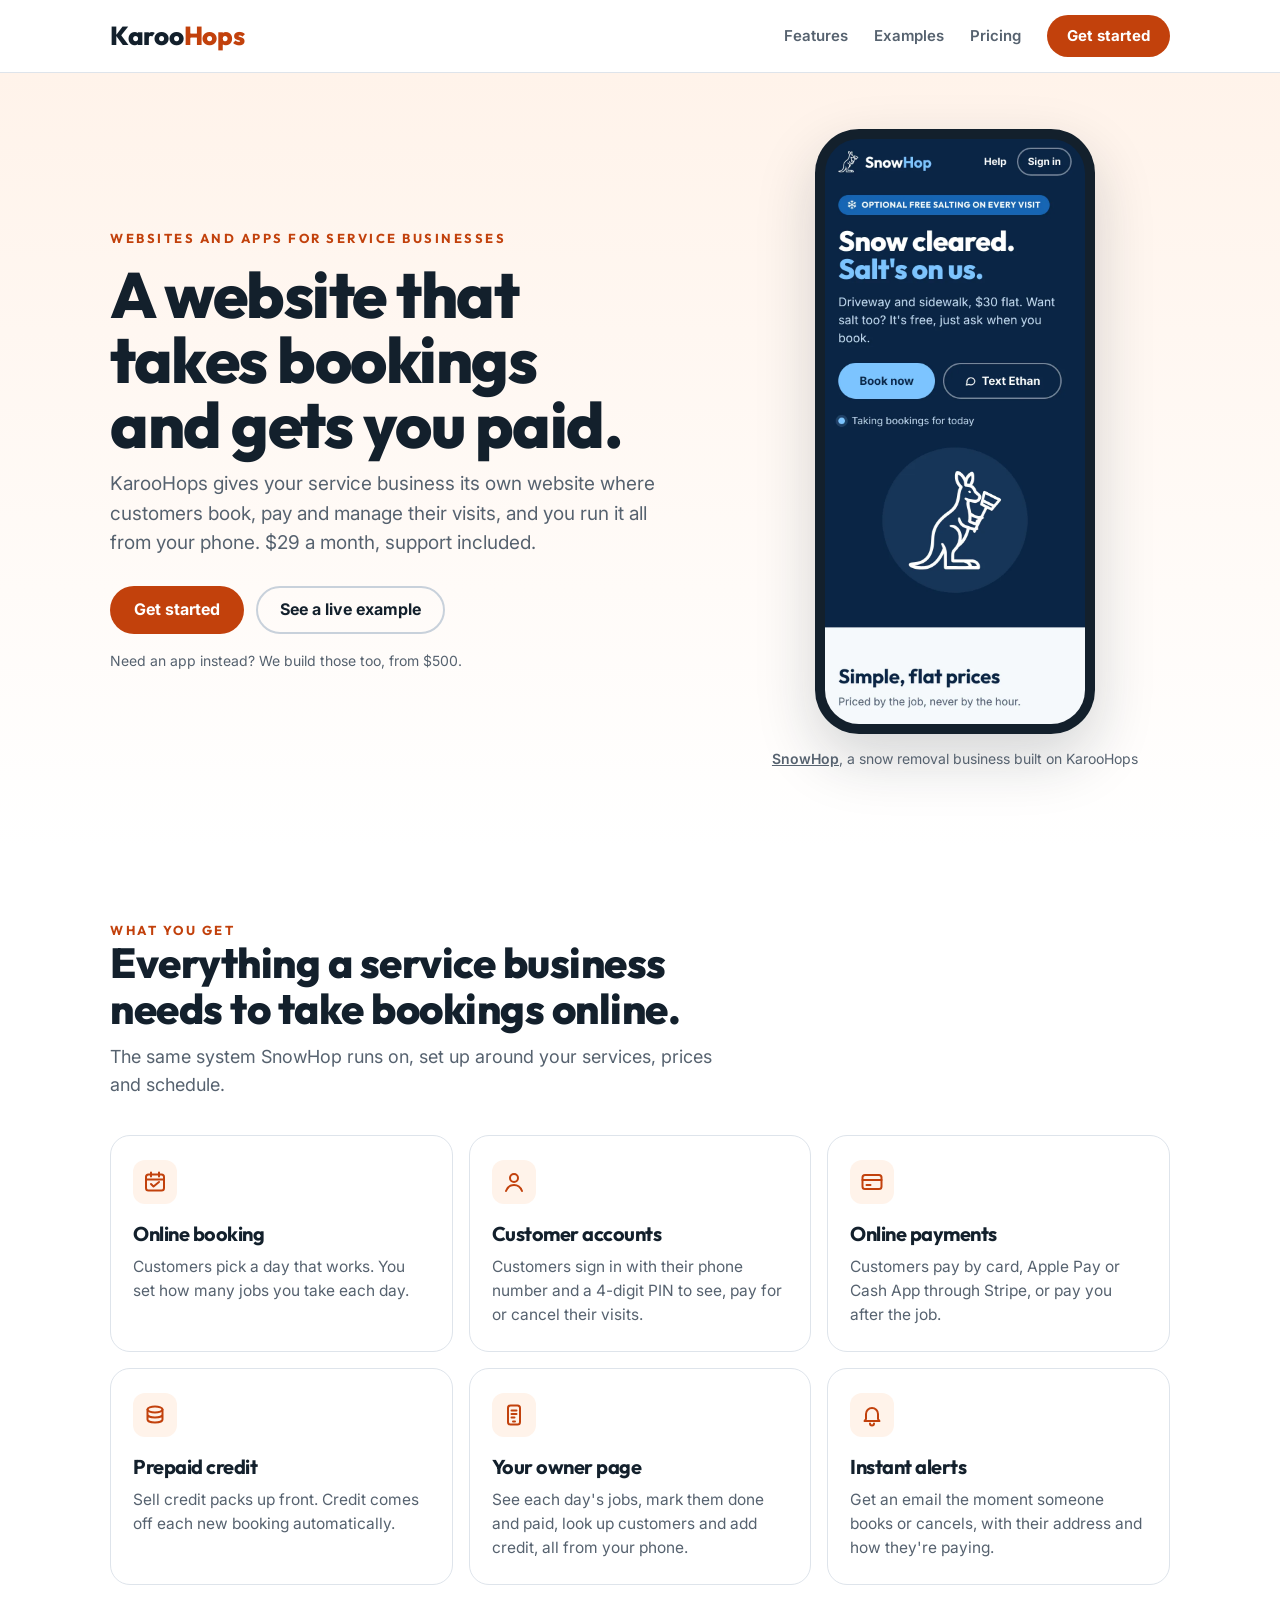
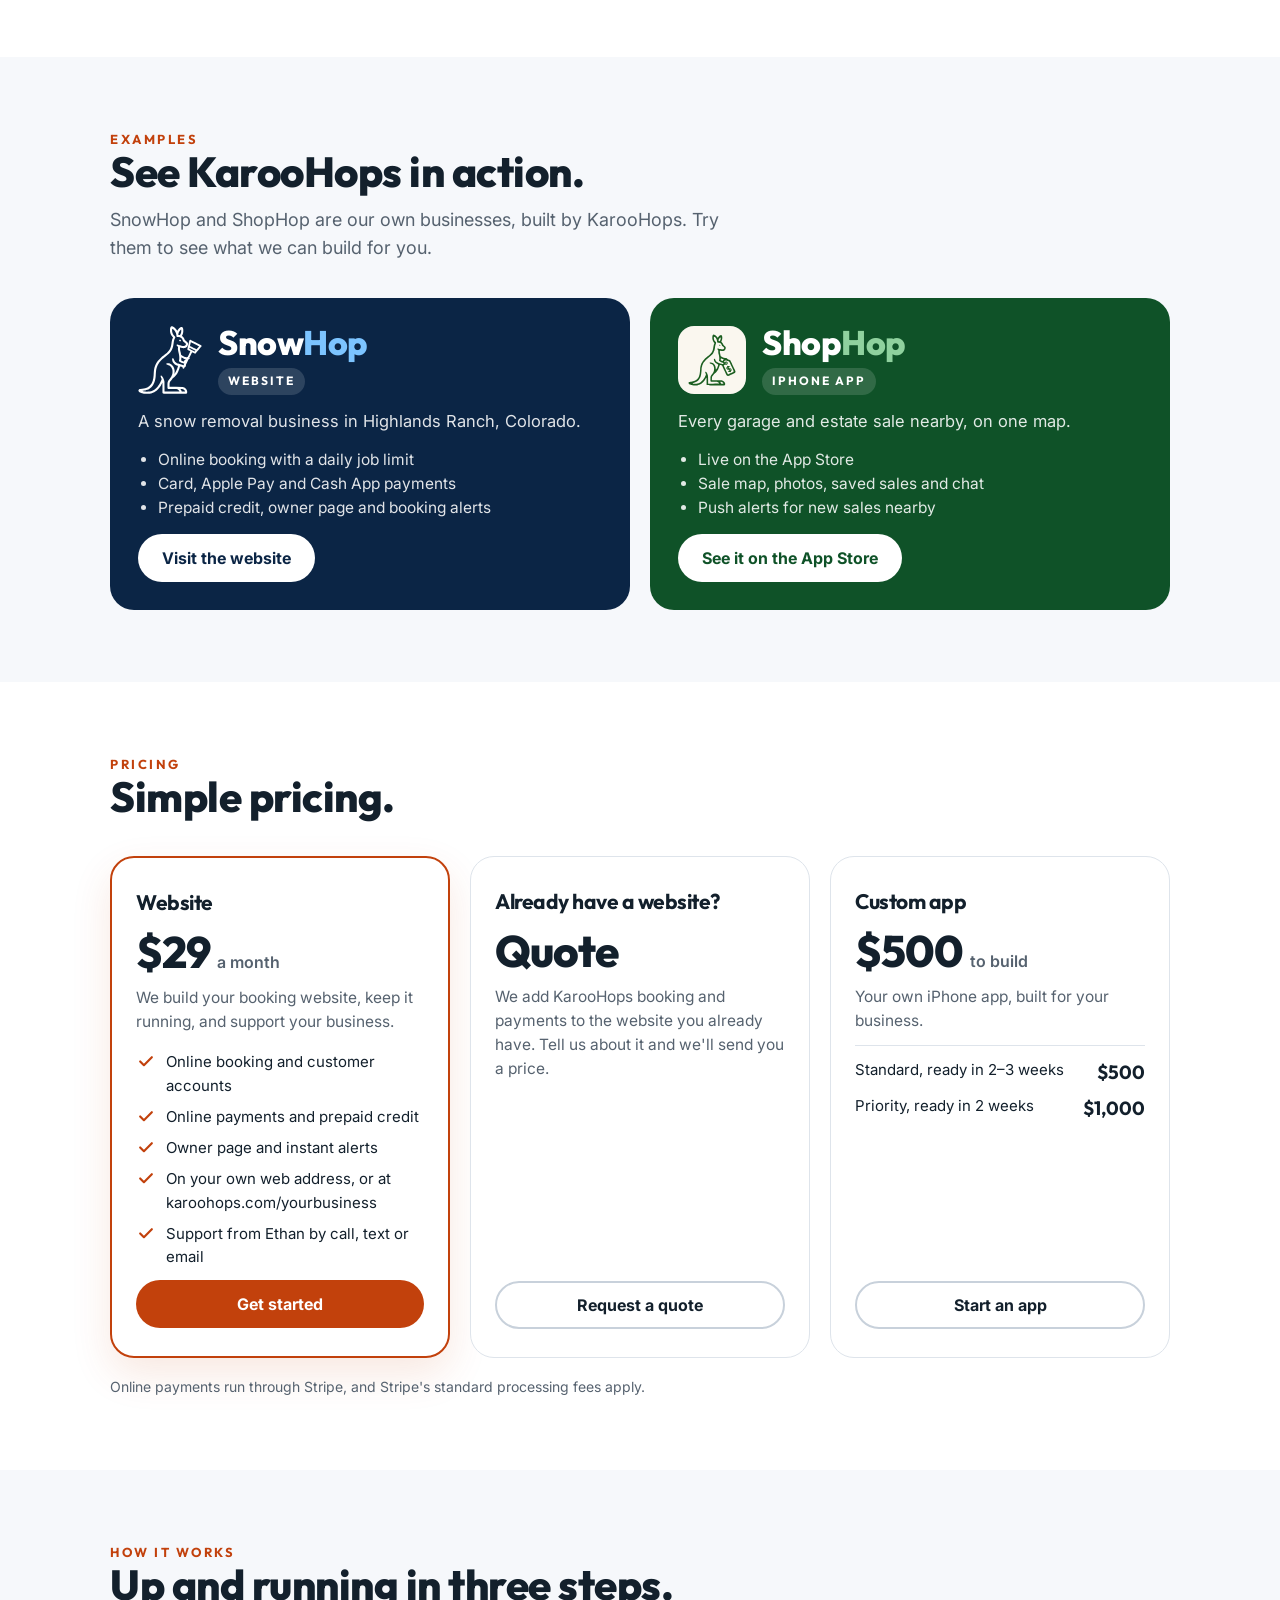
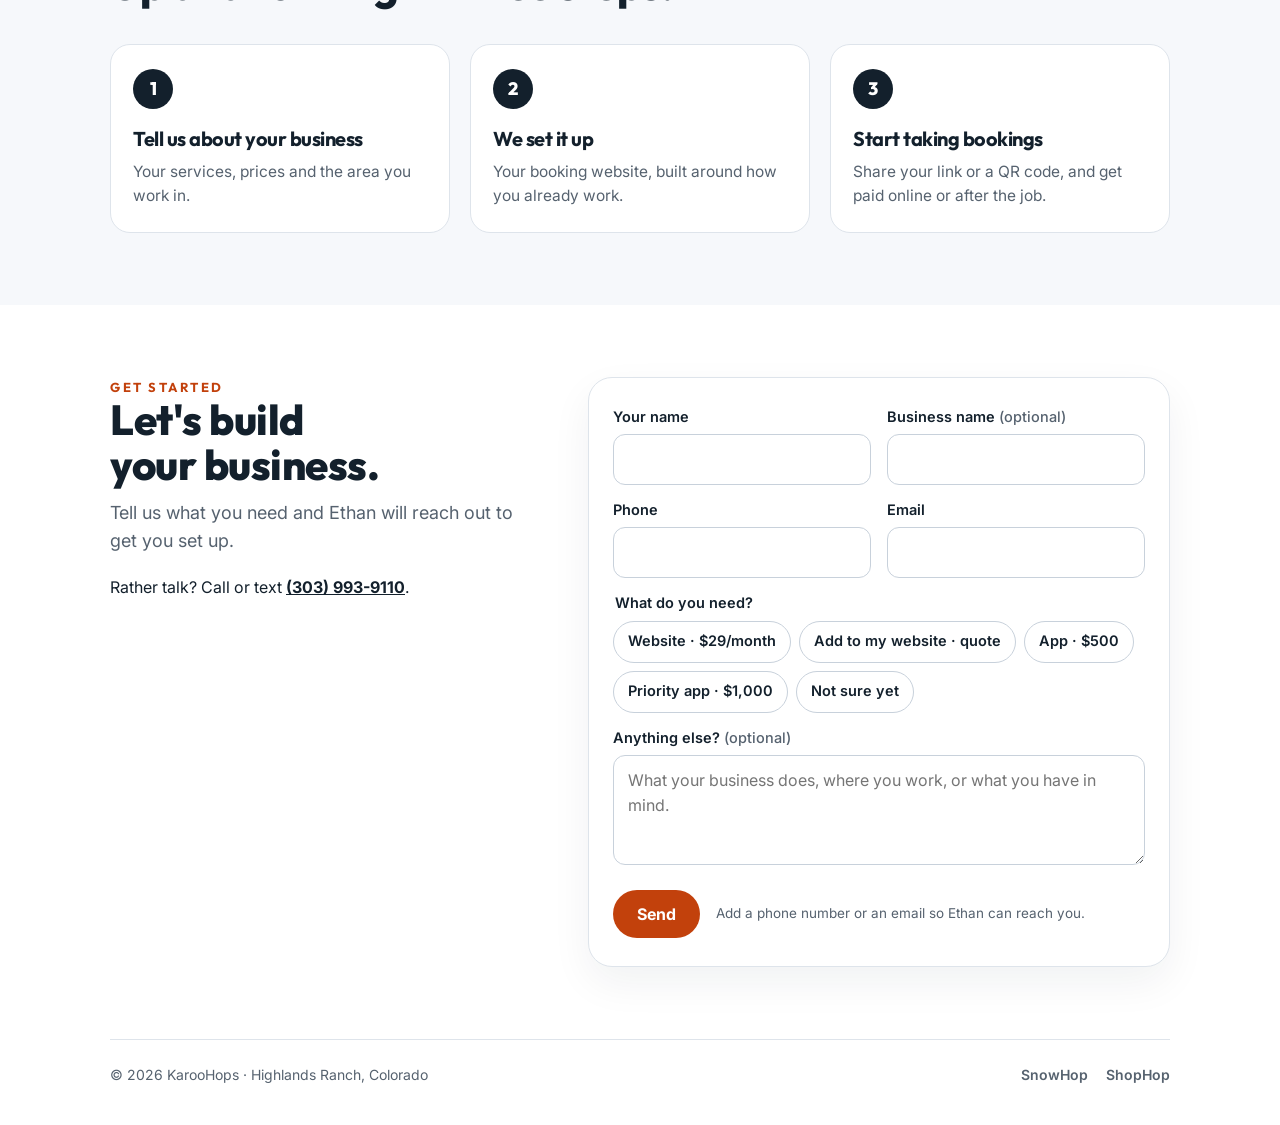
==== commit d91d7f9d: "Remake karoohops.com as the KarooHops home page Websites ($29/month) and custom apps ($500 / $1,000 " ====
--- a/index.html
+++ b/index.html
@@ -3,109 +3,395 @@
 <head>
 <meta charset="utf-8">
 <meta name="viewport" content="width=device-width, initial-scale=1">
-<title>KarooHops · Local help, one hop away</title>
-<meta name="description" content="Small local businesses from Highlands Ranch, Colorado: SnowHop snow removal and the ShopHop garage sale app.">
+<title>KarooHops · Websites and apps for service businesses</title>
+<meta name="description" content="KarooHops builds service businesses a website where customers book, pay and manage their visits. $29 a month with support included. Custom iPhone apps from $500.">
 <meta name="theme-color" content="#13202C">
-<meta property="og:title" content="KarooHops · Local help, one hop away">
-<meta property="og:description" content="SnowHop snow removal and the ShopHop garage sale app, from Highlands Ranch, Colorado.">
+<meta property="og:title" content="KarooHops · Websites and apps for service businesses">
+<meta property="og:description" content="A website that takes bookings and gets you paid. $29 a month, support included. Custom apps from $500.">
 <meta property="og:type" content="website">
 <meta property="og:url" content="https://karoohops.com/">
+<meta property="og:image" content="https://karoohops.com/og.png">
+<meta property="og:image:width" content="1200">
+<meta property="og:image:height" content="630">
+<meta property="og:image:alt" content="KarooHops: websites and apps for service businesses">
+<meta name="twitter:card" content="summary_large_image">
 <link rel="icon" href="/karoo.svg" type="image/svg+xml">
 <link rel="preconnect" href="https://fonts.googleapis.com">
 <link rel="preconnect" href="https://fonts.gstatic.com" crossorigin>
 <link rel="stylesheet" href="https://fonts.googleapis.com/css2?family=Inter:wght@400;500;600;700&family=Outfit:wght@600;700;800&display=swap">
 <style>
 :root{
-  --ink:#13202C; --muted:#56626F; --line:#DEE4EB; --bg:#F6F8FB;
-  --navy:#0B2545; --ice:#7CC4FF; --green:#0F5228; --mint:#8FD19E;
+  --ink:#13202C; --muted:#56626F; --line:#DEE4EB; --bg:#F6F8FB; --white:#FFFFFF;
+  --accent:#C2410C; --accent-dark:#9A3412; --tint:#FFF3EA;
+  --navy:#0B2545; --ice:#7CC4FF; --green:#0F5228; --mint:#8FD19E; --cream:#FAF7EF; --leaf:#1B5E20;
   --display:Outfit,"Avenir Next","Trebuchet MS",sans-serif;
   --body:Inter,system-ui,-apple-system,"Segoe UI",Roboto,Arial,sans-serif;
 }
 *{box-sizing:border-box}
-body{margin:0;font-family:var(--body);font-size:16px;line-height:1.55;color:var(--ink);background:var(--bg);-webkit-font-smoothing:antialiased}
+html{scroll-behavior:smooth}
+body{margin:0;font-family:var(--body);font-size:16px;line-height:1.55;color:var(--ink);background:var(--white);-webkit-font-smoothing:antialiased}
 a{color:inherit}
-.wrap{max-width:1040px;margin:0 auto;padding:0 20px}
-header{display:flex;align-items:center;justify-content:space-between;gap:16px;padding:22px 0}
+a[href^="tel:"]{white-space:nowrap}
+img,svg{display:block}
+.wrap{max-width:1100px;margin:0 auto;padding:0 20px}
+h1,h2,h3{font-family:var(--display);letter-spacing:-.5px;margin:0}
+h2{font-size:clamp(30px,4.4vw,42px);line-height:1.08;font-weight:800;text-wrap:balance}
+.lede{margin:12px 0 0;font-size:18px;color:var(--muted);max-width:620px;text-wrap:pretty}
+.eyebrow{font-family:var(--display);font-weight:700;font-size:13px;letter-spacing:2.5px;color:var(--accent);text-wrap:balance}
+section{padding:72px 0}
+.btn{display:inline-flex;align-items:center;justify-content:center;gap:8px;min-height:48px;padding:0 22px;border-radius:999px;font-weight:700;font-size:16px;text-decoration:none;border:2px solid transparent;cursor:pointer;font-family:var(--body)}
+.btn-main{background:var(--accent);color:#fff}
+.btn-main:hover{background:var(--accent-dark)}
+.btn-line{background:transparent;color:var(--ink);border-color:#C8D1DB}
+.btn-line:hover{border-color:var(--ink)}
+a:focus-visible,button:focus-visible,input:focus-visible,textarea:focus-visible{outline:3px solid #F59E0B;outline-offset:2px}
+
+/* header */
+header{border-bottom:1px solid var(--line);background:var(--white)}
+.bar{display:flex;align-items:center;justify-content:space-between;gap:16px;min-height:72px}
 .logo{font-family:var(--display);font-weight:800;font-size:26px;letter-spacing:-.3px;text-decoration:none}
-.where{color:var(--muted);font-size:14px}
-.hero{padding:48px 0 36px;max-width:720px}
-h1{font-family:var(--display);font-weight:800;font-size:clamp(40px,7vw,64px);line-height:1.02;letter-spacing:-1.5px;margin:0 0 16px;text-wrap:balance}
-.lede{margin:0;font-size:19px;color:var(--muted);max-width:600px;text-wrap:pretty}
-.biz{display:grid;grid-template-columns:repeat(2,minmax(0,1fr));gap:20px;padding:8px 0 56px}
-.card{border-radius:24px;padding:30px 28px;color:#fff;display:flex;flex-direction:column;gap:14px;min-height:340px}
-.card.snow{background:var(--navy)}
-.card.shop{background:var(--green)}
-.top{display:flex;align-items:center;gap:16px}
-.mark{width:64px;height:68px;flex:none;color:#fff}
-.name{font-family:var(--display);font-weight:800;font-size:40px;line-height:1;letter-spacing:-.5px;margin:0}
-.snow .name span{color:var(--ice)}
-.shop .name span{color:var(--mint)}
-.kind{font-family:var(--display);font-weight:600;font-size:13px;letter-spacing:3px;margin-top:6px;opacity:.85}
-.card p{margin:0;font-size:17px;line-height:1.5;color:rgba(255,255,255,.88);text-wrap:pretty}
-.actions{margin-top:auto;display:flex;flex-wrap:wrap;align-items:center;gap:10px 18px;padding-top:8px}
-.btn{display:inline-flex;align-items:center;justify-content:center;min-height:48px;padding:0 22px;border-radius:999px;background:#fff;font-weight:700;font-size:16px;text-decoration:none}
+.logo span{color:var(--accent)}
+nav{display:flex;align-items:center;gap:26px}
+nav a.plain{text-decoration:none;font-weight:600;font-size:15px;color:var(--muted)}
+nav a.plain:hover{color:var(--ink)}
+nav .btn{min-height:42px;padding:0 18px;font-size:15px}
+
+/* hero */
+.hero{background:linear-gradient(180deg,var(--tint) 0%,var(--white) 100%);padding:56px 0 64px}
+.hero-grid{display:grid;grid-template-columns:minmax(0,1.15fr) minmax(0,.85fr);gap:48px;align-items:center}
+.hero h1{font-size:clamp(40px,6vw,64px);line-height:1.02;letter-spacing:-1.5px;font-weight:800;margin-top:14px;text-wrap:balance}
+.hero .lede{font-size:19px}
+.hero-ctas{display:flex;flex-wrap:wrap;gap:12px;margin-top:28px}
+.hero-note{margin-top:16px;font-size:14px;color:var(--muted);text-wrap:pretty}
+.phone{width:280px;margin:0 auto;padding:10px;border-radius:44px;background:var(--ink);box-shadow:0 24px 60px rgba(19,32,44,.18)}
+.phone img{width:100%;height:auto;border-radius:34px}
+.phone-cap{margin-top:14px;text-align:center;font-size:14px;color:var(--muted)}
+.phone-cap a{font-weight:600}
+
+/* features */
+.features{background:var(--white)}
+.fgrid{display:grid;grid-template-columns:repeat(3,minmax(0,1fr));gap:16px;margin-top:36px}
+.feat{border:1px solid var(--line);border-radius:20px;padding:24px 22px;background:var(--white)}
+.ficon{width:44px;height:44px;padding:10px;border-radius:12px;background:var(--tint);color:var(--accent)}
+.feat h3{font-size:20px;margin-top:14px}
+.feat p{margin:6px 0 0;color:var(--muted);font-size:15.5px}
+
+/* examples */
+.examples{background:var(--bg)}
+.egrid{display:grid;grid-template-columns:repeat(2,minmax(0,1fr));gap:20px;margin-top:36px}
+.ex{border-radius:24px;padding:28px;color:#fff;display:flex;flex-direction:column;gap:14px}
+.ex.snow{background:var(--navy)}
+.ex.shop{background:var(--green)}
+.ex-top{display:flex;align-items:center;gap:16px}
+.ex-mark{width:64px;height:68px;flex:none;color:#fff}
+.app-icon{width:68px;height:68px;flex:none;border-radius:16px;background:var(--cream);display:flex;align-items:center;justify-content:center}
+.app-icon svg{width:48px;height:52px;color:var(--leaf)}
+.ex-name{font-family:var(--display);font-weight:800;font-size:34px;line-height:1}
+.snow .ex-name span{color:var(--ice)}
+.shop .ex-name span{color:var(--mint)}
+.chip{display:inline-block;margin-top:8px;font-family:var(--display);font-weight:700;font-size:12px;letter-spacing:2px;padding:4px 10px;border-radius:999px;background:rgba(255,255,255,.14)}
+.ex p{margin:0;font-size:16.5px;color:rgba(255,255,255,.88)}
+.ex ul{margin:0;padding-left:20px;color:rgba(255,255,255,.88);font-size:15.5px}
+.ex .btn{margin-top:auto;align-self:flex-start;background:#fff}
 .snow .btn{color:var(--navy)}
 .shop .btn{color:var(--green)}
-.btn:hover{background:#E9F1FA}
-.more{color:#fff;font-weight:600;font-size:15px;text-underline-offset:3px}
-a:focus-visible{outline:3px solid var(--ice);outline-offset:3px}
-.shop a:focus-visible{outline-color:var(--mint)}
-footer{border-top:1px solid var(--line);padding:22px 0 40px;display:flex;flex-wrap:wrap;justify-content:space-between;gap:8px 20px;color:var(--muted);font-size:14px}
+.ex .btn:hover{background:#E9F1FA}
+
+/* pricing */
+.pgrid{display:grid;grid-template-columns:repeat(3,minmax(0,1fr));gap:20px;margin-top:36px;align-items:stretch}
+.plan{border:1px solid var(--line);border-radius:24px;padding:28px 24px;display:flex;flex-direction:column;gap:12px;background:var(--white)}
+.plan.best{border:2px solid var(--accent);box-shadow:0 16px 40px rgba(194,65,12,.12)}
+.plan h3{font-size:21px}
+.price{font-family:var(--display);font-weight:800;font-size:44px;line-height:1;letter-spacing:-1px}
+.price small{font-family:var(--body);font-size:16px;font-weight:600;color:var(--muted);letter-spacing:0}
+.plan p{margin:0;color:var(--muted);font-size:15.5px}
+.plan ul{list-style:none;margin:4px 0 0;padding:0;display:flex;flex-direction:column;gap:8px;font-size:15px}
+.plan li{display:flex;gap:10px;align-items:flex-start}
+.tick{width:20px;height:20px;flex:none;margin-top:1px;color:var(--accent)}
+.speed{border-top:1px solid var(--line);padding-top:12px;display:flex;flex-direction:column;gap:6px;font-size:15px}
+.speed div{display:flex;justify-content:space-between;gap:12px}
+.speed b{font-family:var(--display);font-size:19px}
+.plan .btn{margin-top:auto}
+.fine{margin:18px 0 0;font-size:14px;color:var(--muted)}
+
+/* steps */
+.steps{background:var(--bg)}
+.sgrid{display:grid;grid-template-columns:repeat(3,minmax(0,1fr));gap:20px;margin-top:36px;counter-reset:step}
+.step{background:var(--white);border-radius:20px;padding:24px 22px;border:1px solid var(--line)}
+.step .num{width:40px;height:40px;border-radius:999px;background:var(--ink);color:#fff;font-family:var(--display);font-weight:800;font-size:18px;display:flex;align-items:center;justify-content:center}
+.step h3{font-size:20px;margin-top:14px}
+.step p{margin:6px 0 0;color:var(--muted);font-size:15.5px}
+
+/* form */
+.start-grid{display:grid;grid-template-columns:minmax(0,.85fr) minmax(0,1.15fr);gap:48px;align-items:start}
+.contact-alt{margin-top:20px;font-size:16px}
+.contact-alt a{font-weight:700}
+.panel{border:1px solid var(--line);border-radius:24px;padding:28px 24px;background:var(--white);box-shadow:0 16px 40px rgba(19,32,44,.06)}
+.fields{display:grid;grid-template-columns:repeat(2,minmax(0,1fr));gap:14px 16px}
+.full{grid-column:1 / -1}
+label,.legend{display:block;font-weight:600;font-size:14.5px;margin-bottom:6px}
+.opt{font-weight:500;color:var(--muted)}
+input[type=text],input[type=tel],input[type=email],textarea{width:100%;font:inherit;font-size:16px;color:var(--ink);padding:12px 14px;border:1.5px solid #C8D1DB;border-radius:12px;background:#fff}
+textarea{min-height:110px;resize:vertical}
+input:focus,textarea:focus{border-color:var(--ink);outline:none}
+fieldset{border:0;margin:0;padding:0;min-width:0}
+.needs{display:flex;flex-wrap:wrap;gap:8px}
+.need{display:inline-flex;margin:0}
+.need input{position:absolute;opacity:0;pointer-events:none}
+.need span{display:inline-flex;align-items:center;min-height:42px;padding:0 14px;border-radius:999px;border:1.5px solid #C8D1DB;font-weight:600;font-size:14.5px;cursor:pointer;background:#fff}
+.need input:checked + span{background:var(--ink);border-color:var(--ink);color:#fff}
+.need input:focus-visible + span{outline:3px solid #F59E0B;outline-offset:2px}
+.hp{position:absolute;left:-9999px;width:1px;height:1px;overflow:hidden}
+.form-err{margin:14px 0 0;color:#B42318;font-weight:600;font-size:15px}
+.send-row{display:flex;flex-wrap:wrap;align-items:center;gap:12px 16px;margin-top:18px}
+.send-row .small{font-size:13.5px;color:var(--muted)}
+.done:focus,.done h3:focus{outline:none}
+.done h3{font-size:26px}
+.done p{margin:8px 0 0;color:var(--muted)}
+
+footer{border-top:1px solid var(--line);padding:24px 0 40px;display:flex;flex-wrap:wrap;justify-content:space-between;gap:8px 20px;color:var(--muted);font-size:14px}
+footer nav{gap:18px}
+footer a{color:var(--muted);text-decoration:none;font-weight:600}
+footer a:hover{color:var(--ink)}
+
+@media (max-width:900px){
+  .hero-grid,.start-grid{grid-template-columns:1fr}
+  .start-grid{gap:28px}
+  .fgrid{grid-template-columns:repeat(2,minmax(0,1fr))}
+  .pgrid,.sgrid{grid-template-columns:1fr}
+  .phone{width:250px}
+}
 @media (max-width:720px){
-  .biz{grid-template-columns:1fr}
-  .hero{padding:28px 0 24px}
-  .card{min-height:0;padding:26px 22px}
-  .where{display:none}
+  nav a.plain{display:none}
+  .egrid{grid-template-columns:1fr}
+  section{padding:56px 0}
+  .hero{padding:36px 0 48px}
+}
+@media (max-width:560px){
+  .fgrid,.fields{grid-template-columns:1fr}
+  .ex{padding:24px 20px}
+  .ex-name{font-size:30px}
+  .panel{padding:22px 18px}
+  .phone{width:230px}
 }
 </style>
 </head>
 <body>
+<header>
+  <div class="wrap bar">
+    <a class="logo" href="/">Karoo<span>Hops</span></a>
+    <nav aria-label="Main">
+      <a class="plain" href="#features">Features</a>
+      <a class="plain" href="#examples">Examples</a>
+      <a class="plain" href="#pricing">Pricing</a>
+      <a class="btn btn-main" href="#start">Get started</a>
+    </nav>
+  </div>
+</header>
+
+<main>
+<section class="hero">
+  <div class="wrap hero-grid">
+    <div>
+      <div class="eyebrow">WEBSITES AND APPS FOR SERVICE BUSINESSES</div>
+      <h1>A website that takes bookings and gets you paid.</h1>
+      <p class="lede">KarooHops gives your service business its own website where customers book, pay and manage their visits, and you run it all from your phone. $29 a month, support included.</p>
+      <div class="hero-ctas">
+        <a class="btn btn-main" href="#start">Get started</a>
+        <a class="btn btn-line" href="/snowhop/">See a live example</a>
+      </div>
+      <p class="hero-note">Need an app instead? We build those too, from $500.</p>
+    </div>
+    <div>
+      <div class="phone"><img src="/snowhop-phone.webp" width="390" height="878" alt="SnowHop's booking website on a phone: Snow cleared, salt's on us, with a Book now button"></div>
+      <p class="phone-cap"><a href="/snowhop/">SnowHop</a>, a snow removal business built on KarooHops</p>
+    </div>
+  </div>
+</section>
+
+<section class="features" id="features">
+  <div class="wrap">
+    <div class="eyebrow">WHAT YOU GET</div>
+    <h2>Everything a service business needs to take bookings online.</h2>
+    <p class="lede">The same system SnowHop runs on, set up around your services, prices and schedule.</p>
+    <div class="fgrid">
+      <div class="feat"><svg class="ficon" viewBox="0 0 24 24" aria-hidden="true" fill="none" stroke="currentColor" stroke-width="2" stroke-linecap="round" stroke-linejoin="round"><rect x="3" y="4.5" width="18" height="16" rx="2.5"/><path d="M3 9.5h18M8 2.5v4M16 2.5v4M8 14l2.5 2.5L16 12"/></svg><h3>Online booking</h3><p>Customers pick a day that works. You set how many jobs you take each day.</p></div>
+      <div class="feat"><svg class="ficon" viewBox="0 0 24 24" aria-hidden="true" fill="none" stroke="currentColor" stroke-width="2" stroke-linecap="round" stroke-linejoin="round"><circle cx="12" cy="8" r="4"/><path d="M4 21c1.5-4 4.5-6 8-6s6.5 2 8 6"/></svg><h3>Customer accounts</h3><p>Customers sign in with their phone number and a 4-digit PIN to see, pay for or cancel their visits.</p></div>
+      <div class="feat"><svg class="ficon" viewBox="0 0 24 24" aria-hidden="true" fill="none" stroke="currentColor" stroke-width="2" stroke-linecap="round" stroke-linejoin="round"><rect x="2.5" y="5" width="19" height="14" rx="2.5"/><path d="M2.5 10h19M6.5 15h4"/></svg><h3>Online payments</h3><p>Customers pay by card, Apple Pay or Cash App through Stripe, or pay you after the job.</p></div>
+      <div class="feat"><svg class="ficon" viewBox="0 0 24 24" aria-hidden="true" fill="none" stroke="currentColor" stroke-width="2" stroke-linecap="round" stroke-linejoin="round"><ellipse cx="12" cy="6.5" rx="7.5" ry="3"/><path d="M4.5 6.5v5c0 1.7 3.4 3 7.5 3s7.5-1.3 7.5-3v-5M4.5 11.5v5c0 1.7 3.4 3 7.5 3s7.5-1.3 7.5-3v-5"/></svg><h3>Prepaid credit</h3><p>Sell credit packs up front. Credit comes off each new booking automatically.</p></div>
+      <div class="feat"><svg class="ficon" viewBox="0 0 24 24" aria-hidden="true" fill="none" stroke="currentColor" stroke-width="2" stroke-linecap="round" stroke-linejoin="round"><rect x="6" y="2.5" width="12" height="19" rx="2.5"/><path d="M9.5 7.5h5M9.5 11h5M9.5 14.5h3M11 18.5h2"/></svg><h3>Your owner page</h3><p>See each day&#39;s jobs, mark them done and paid, look up customers and add credit, all from your phone.</p></div>
+      <div class="feat"><svg class="ficon" viewBox="0 0 24 24" aria-hidden="true" fill="none" stroke="currentColor" stroke-width="2" stroke-linecap="round" stroke-linejoin="round"><path d="M6 16V11a6 6 0 0 1 12 0v5l1.5 2h-15z"/><path d="M10 20.5a2 2 0 0 0 4 0"/></svg><h3>Instant alerts</h3><p>Get an email the moment someone books or cancels, with their address and how they&#39;re paying.</p></div>
+    </div>
+  </div>
+</section>
+
+<section class="examples" id="examples">
+  <div class="wrap">
+    <div class="eyebrow">EXAMPLES</div>
+    <h2>See KarooHops in action.</h2>
+    <p class="lede">SnowHop and ShopHop are our own businesses, built by KarooHops. Try them to see what we can build for you.</p>
+    <div class="egrid">
+      <article class="ex snow">
+        <div class="ex-top">
+          <svg class="ex-mark" viewBox="12 22 702 748" role="img" aria-label="Karoo with a snow shovel"><path fill="currentColor" fill-rule="evenodd" d="M96.5 767.4C83.6 766.5 67.5 763.9 56.2 760.8C40.8 756.5 27.1 750.0 21.0 744.0C17.0 740.1 15.5 736.9 15.5 732.2C15.6 726.6 17.4 722.9 21.8 719.8C25.9 717.0 29.1 716.0 35.9 715.5C67.8 713.1 83.4 710.1 104.5 702.4C106.8 701.5 118.0 695.8 121.8 693.6C142.7 680.9 158.6 661.3 168.7 635.5C171.1 629.3 174.7 616.6 177.5 604.1C177.8 603.0 178.2 601.0 178.5 599.9C180.2 592.8 182.6 570.8 183.5 554.8C184.6 534.3 185.8 516.6 186.5 512.0C186.7 510.2 187.2 506.7 187.5 504.2C191.7 472.2 206.6 436.8 227.9 408.2C239.3 393.0 253.0 378.4 271.0 362.2C276.4 357.4 291.5 345.1 298.8 339.7C301.8 337.4 307.6 333.0 311.8 329.9C336.0 311.8 347.0 300.4 357.7 282.8C368.5 265.0 374.9 244.5 379.0 214.5C380.0 207.4 380.9 200.7 382.0 193.5C382.7 189.1 385.0 178.1 386.1 174.0C388.5 164.9 392.1 156.1 395.3 150.9L396.5 149.0L391.9 144.1C386.7 138.5 382.7 133.4 379.0 127.3C376.1 122.4 371.2 112.2 370.2 109.0C370.0 108.3 369.7 107.5 369.5 107.2C368.3 105.7 364.9 92.4 363.7 84.5C362.7 78.5 362.6 58.0 363.5 52.2C365.7 37.6 369.4 29.9 375.7 26.8C381.1 24.2 386.5 24.6 394.2 28.2C404.7 33.0 413.6 39.6 423.6 49.9C430.7 57.2 434.8 62.5 439.1 69.9C442.0 74.9 443.2 75.9 443.9 74.1C444.6 72.3 449.0 65.1 451.9 61.0C460.4 49.0 472.6 38.4 483.1 33.9C486.9 32.3 488.0 32.0 491.3 32.0C496.8 32.0 499.8 33.8 503.0 38.8C504.8 41.7 507.1 48.9 508.3 55.2C509.3 61.0 509.8 77.9 509.1 85.8C507.9 99.8 502.8 115.9 496.3 126.6C495.0 128.8 494.0 130.7 494.0 130.9C494.0 131.2 495.0 132.0 496.1 132.8C508.9 141.1 517.6 153.2 525.0 172.6C526.2 175.8 528.0 177.7 539.8 187.6C552.1 198.0 556.3 202.7 559.7 210.0C561.2 213.2 561.2 213.4 561.2 221.0C561.3 229.6 561.0 230.4 557.0 239.3C554.4 244.9 551.8 248.6 547.7 252.5C540.0 259.8 533.4 263.2 522.5 265.3C513.7 267.0 501.3 265.5 483.1 260.7C478.3 259.4 474.3 258.5 474.1 258.7C473.6 259.3 473.1 265.5 473.0 271.5C473.0 278.5 473.7 284.5 475.3 291.5C476.0 294.4 476.7 297.5 477.0 298.5C477.2 299.5 478.2 303.2 479.2 306.8C482.2 317.7 485.0 331.1 485.0 334.8C485.0 338.4 485.6 339.2 492.1 343.6C501.6 350.2 507.6 353.6 516.0 357.4C520.4 359.4 533.2 363.7 540.2 365.5L544.5 366.6L548.4 365.4C550.5 364.7 553.3 364.0 554.5 363.8L556.8 363.5L572.4 332.2C581.0 315.1 588.0 300.9 588.0 300.7C588.0 300.5 569.7 291.4 559.3 286.4C555.8 284.7 553.7 281.4 553.8 277.5C553.8 275.3 557.1 260.3 561.0 244.5C562.3 239.4 574.9 185.1 575.2 183.5C576.1 178.3 581.5 174.1 586.5 174.6C588.2 174.8 589.9 175.4 592.0 176.7C594.3 178.1 687.6 224.6 705.2 233.1C707.0 234.0 708.1 234.9 709.2 236.6C712.1 241.4 711.3 246.0 706.9 250.9C704.5 253.4 650.6 318.1 648.3 321.1C647.5 322.1 645.8 323.5 644.4 324.2C640.9 325.9 638.3 325.9 634.9 324.0C629.1 320.8 607.0 309.8 606.8 310.0C606.7 310.1 599.7 324.0 591.3 340.9L576.0 371.6L577.7 373.5C578.7 374.6 580.0 376.6 580.7 377.9L581.9 380.3L573.9 386.0L566.0 391.6L552.0 419.5L538.0 447.5L538.0 457.9L538.0 468.4L536.6 468.7C535.9 468.9 533.1 469.7 530.5 470.5L525.7 472.0L523.1 477.6C521.6 480.7 519.9 484.3 519.3 485.5C517.8 488.5 514.4 490.6 510.9 490.9C503.6 491.5 497.5 483.3 500.2 476.8C500.6 475.7 501.0 474.8 501.0 474.8C501.0 474.7 499.4 474.2 497.4 473.8C495.4 473.3 491.4 472.3 488.5 471.5C485.6 470.6 482.4 469.7 481.2 469.4C480.1 469.1 478.0 468.5 476.4 468.0C474.3 467.3 473.4 467.2 473.1 467.7C472.8 468.0 471.8 471.6 470.8 475.8C465.5 496.7 454.3 524.6 444.6 540.8C442.4 544.5 433.0 558.7 432.5 559.0C432.4 559.1 431.7 560.0 431.0 561.0C430.3 562.0 429.7 562.9 429.5 563.0C429.4 563.1 427.7 565.2 425.8 567.5C417.2 578.2 406.5 588.5 397.0 595.2C394.4 597.1 391.9 599.2 391.5 599.9C386.6 608.6 383.1 613.2 375.9 620.8C368.9 628.1 366.3 631.2 364.2 634.6C361.8 638.5 359.7 644.5 359.0 649.3C358.2 654.7 358.0 690.4 358.8 691.0C359.1 691.3 387.0 691.5 428.3 691.6L497.2 691.8L502.2 692.9C516.3 696.2 527.3 701.8 535.3 709.8C542.6 717.2 546.7 723.7 549.4 732.6C551.7 740.0 552.1 742.1 552.1 748.9C552.2 754.6 552.0 755.5 551.0 757.7C549.6 760.7 546.8 763.5 543.9 765.1L541.8 766.2L417.4 766.4L293.1 766.5L290.2 765.4C288.1 764.7 286.4 763.5 284.5 761.5C279.6 756.7 280.0 761.5 280.0 700.2C280.0 669.7 279.8 646.5 279.6 646.5C278.9 646.5 278.2 647.5 277.3 650.2C275.8 654.4 268.5 668.3 263.9 675.8C243.3 708.9 221.8 731.5 197.2 746.0C187.9 751.6 175.0 757.6 169.8 759.0C168.9 759.2 166.7 759.9 164.8 760.5C157.1 762.8 147.1 765.2 141.1 766.0C127.7 767.8 109.4 768.4 96.5 767.4ZM124.8 743.5C136.4 742.8 144.1 741.5 155.5 738.6C181.5 732.0 208.2 712.3 230.3 683.5C234.7 677.9 244.6 662.6 249.2 654.5C253.2 647.5 260.9 632.3 263.1 627.2C263.6 626.1 264.8 623.2 265.9 620.8C267.0 618.3 268.4 614.9 269.0 613.2C269.6 611.6 270.3 610.0 270.5 609.8C271.4 608.6 271.5 606.2 270.8 604.8C270.3 604.0 270.0 603.2 270.0 602.9C270.0 602.5 269.4 601.1 266.6 595.0C266.0 593.5 265.0 591.2 264.5 590.0C264.0 588.8 262.8 586.1 261.9 584.0C258.5 576.7 258.3 572.7 261.0 570.0C263.1 567.8 266.1 567.2 269.5 568.3C274.6 569.9 281.6 578.2 287.7 590.2C292.6 599.8 297.1 611.6 299.2 620.8C299.7 622.7 300.3 625.1 300.5 626.2C302.7 635.4 302.7 636.5 302.8 690.1C302.8 718.4 303.0 741.8 303.2 742.2C303.4 742.9 312.5 743.0 385.0 743.0C440.0 743.0 466.5 742.8 466.8 742.5C467.2 741.7 463.3 734.8 460.5 731.3C454.2 723.5 446.1 718.8 434.3 716.0C430.5 715.1 428.1 715.0 387.9 715.0C340.4 715.0 343.8 715.3 339.5 711.2C337.8 709.6 336.7 708.0 336.0 706.2C335.1 703.6 335.0 702.4 335.0 681.6C335.0 659.4 335.5 646.7 336.6 642.2C337.7 637.4 340.1 630.7 342.1 626.8C345.0 621.3 348.7 616.2 356.0 608.0C366.0 596.6 370.4 590.5 377.1 578.5C378.7 575.6 383.1 565.6 384.5 561.8C386.4 556.2 389.5 543.4 390.3 537.8C391.2 530.7 391.2 516.6 390.3 510.5C387.7 493.4 381.7 480.6 371.3 469.6C361.9 459.8 351.5 453.8 333.8 448.0C326.9 445.8 324.2 444.3 323.2 442.1C321.3 438.2 323.7 433.7 328.4 432.6C340.5 429.7 354.7 431.2 365.5 436.5C384.5 445.8 398.6 461.6 407.0 482.8C410.2 490.8 411.7 496.8 413.6 508.2C414.9 516.1 414.1 537.0 412.2 545.1C411.6 547.7 412.9 546.5 416.9 540.9C430.5 521.6 439.4 502.4 448.9 471.5C451.4 463.5 452.1 460.4 451.4 459.9C451.0 459.7 448.7 458.9 446.2 458.1C434.1 454.1 420.2 447.1 413.5 441.4C399.5 429.5 391.0 415.4 387.2 397.9C386.2 392.9 386.4 383.0 387.6 380.8C390.6 375.2 395.9 374.5 400.6 379.1C403.1 381.5 404.7 384.5 406.5 390.2C407.3 393.0 408.2 395.7 408.5 396.2C408.7 396.8 409.3 398.1 409.7 399.2C415.9 413.8 425.3 423.7 440.0 431.0C444.3 433.2 445.0 433.5 448.0 434.5C449.0 434.8 450.2 435.3 450.8 435.5C454.7 437.3 499.4 451.3 508.5 453.7L511.2 454.4L515.6 445.8C518.0 441.1 520.0 437.0 520.0 436.7C520.0 436.2 516.7 435.0 506.8 432.0C494.4 428.2 479.5 421.8 472.4 417.2C467.8 414.2 463.5 410.7 462.4 409.1C461.1 407.1 461.2 402.5 462.7 398.8C464.7 393.9 465.2 387.8 465.2 372.0C465.2 357.0 464.9 353.4 462.2 337.0C460.7 328.0 458.5 318.0 455.5 307.5C452.5 296.5 450.0 279.6 450.0 270.5C450.0 268.4 450.4 264.2 450.8 261.0C451.2 257.8 451.7 254.1 451.8 252.7L452.1 250.2L448.4 248.3C443.7 246.0 439.4 242.6 437.6 239.9C435.8 237.1 435.4 232.0 437.0 229.6C439.5 225.6 444.1 225.6 453.8 229.4C461.5 232.4 463.7 233.0 473.4 234.8C480.3 236.0 485.5 237.0 489.5 238.0C500.7 240.6 508.1 242.0 512.5 242.3C521.2 242.9 527.9 240.5 532.7 235.0C536.4 230.8 539.0 223.3 538.3 219.2C538.0 217.6 537.1 216.4 532.8 212.3C530.0 209.6 525.4 205.4 522.5 203.1C510.1 192.9 506.4 188.4 502.3 177.8C496.7 163.8 489.3 155.4 476.6 149.0C469.4 145.4 462.3 144.0 446.6 143.3C441.3 143.0 439.1 142.1 436.4 139.1C434.1 136.5 433.5 134.5 433.2 127.1C432.6 112.5 430.6 103.7 425.0 92.2C421.4 84.7 414.3 74.0 409.6 69.0C403.2 62.0 389.1 51.2 387.9 52.4C387.7 52.6 387.1 55.8 386.7 59.3C385.2 71.6 386.9 87.8 390.5 96.8C390.7 97.3 391.0 98.2 391.2 98.8C393.5 108.3 401.9 121.4 412.7 132.4C420.6 140.5 421.2 141.5 421.2 147.0L421.2 151.2L417.9 157.0C416.1 160.2 414.1 163.9 413.5 165.2C411.3 170.3 411.1 170.8 410.3 173.1C408.2 179.4 404.2 199.9 403.3 209.2C403.0 212.2 402.5 215.6 401.4 223.0C396.7 256.4 386.2 284.8 370.8 306.0C358.5 322.9 348.0 332.7 318.8 354.6C307.9 362.6 299.6 369.1 295.3 372.7C293.6 374.1 291.7 375.7 291.1 376.2C282.3 383.5 267.7 397.6 259.3 406.9C241.3 427.2 230.4 444.6 221.6 466.8C212.4 490.0 209.6 504.9 207.5 541.8C207.2 546.7 206.8 554.0 206.5 558.0C206.2 562.0 206.0 566.7 206.0 568.5C206.0 570.3 205.8 573.5 205.5 575.8C205.3 578.0 204.8 582.1 204.5 585.0C203.4 595.4 200.4 611.9 198.6 617.8C198.3 618.6 197.6 621.2 197.0 623.5C195.2 630.2 192.6 638.2 189.4 646.1C181.2 666.8 172.7 680.0 158.1 694.5C144.1 708.4 131.7 716.5 113.0 723.9C98.2 729.8 86.3 732.8 68.0 735.5C64.1 736.1 60.6 736.7 60.4 736.8C59.7 737.3 60.5 738.0 61.8 738.0C62.5 738.0 65.0 738.4 67.4 739.0C86.0 743.1 106.0 744.7 124.8 743.5ZM528.3 742.2C528.7 741.1 526.7 736.1 524.5 732.7C518.5 723.4 508.8 717.6 496.5 715.7C491.3 714.9 477.7 714.7 477.3 715.4C477.1 715.7 477.7 716.6 478.6 717.6C481.4 720.7 485.0 725.7 486.7 729.0C488.5 732.3 491.0 739.1 491.0 740.4C491.0 740.8 491.4 741.6 491.8 742.1C492.6 742.9 493.8 743.0 510.3 743.0C525.7 743.0 528.1 742.9 528.3 742.2ZM516.4 412.4C516.7 412.0 517.6 409.5 518.5 406.8C520.8 399.7 522.7 395.8 524.6 394.3C525.5 393.6 528.9 391.7 532.0 390.1C537.9 387.0 539.1 386.0 536.7 386.0C533.9 386.0 522.0 383.1 516.0 380.9C507.0 377.7 497.3 373.3 491.3 369.6C489.7 368.7 488.3 368.0 488.2 368.1C488.1 368.2 487.9 372.7 487.8 378.0C487.7 383.4 487.2 390.7 486.8 394.2C485.9 401.6 485.4 400.7 491.0 403.1C495.6 405.1 514.9 412.8 515.6 413.0C515.7 413.0 516.1 412.7 516.4 412.4ZM640.4 298.3L643.0 295.0L610.5 278.8L578.0 262.5L577.7 263.9C577.5 264.6 577.1 266.6 576.7 268.2C576.3 269.8 576.0 271.2 576.1 271.3C576.5 271.7 636.8 301.4 637.2 301.5C637.5 301.5 638.9 300.0 640.4 298.3ZM670.2 262.5C677.5 253.7 683.5 246.3 683.5 246.1C683.5 245.9 663.0 235.5 638.0 223.1C601.0 204.8 592.5 200.7 592.3 201.4C591.4 204.6 582.9 241.6 583.1 241.7C583.4 242.0 656.2 278.4 656.5 278.5C656.7 278.5 662.8 271.3 670.2 262.5ZM473.2 190.5C472.7 190.3 471.7 189.9 471.0 189.8C468.7 189.3 465.5 186.6 464.4 184.1C462.4 179.6 464.4 174.9 469.0 173.6C471.7 172.7 473.2 172.9 476.2 174.2C483.8 177.6 486.4 187.0 480.5 190.0C478.5 191.0 475.0 191.3 473.2 190.5ZM474.2 119.6C478.3 112.6 482.6 102.3 484.5 95.3C486.2 88.6 487.2 79.5 486.8 73.0C486.2 63.5 485.9 61.3 484.9 61.1C483.6 60.9 470.7 73.9 467.6 78.6C464.5 83.2 460.1 92.0 458.5 96.4C456.8 101.7 455.1 110.4 454.9 115.2L454.8 119.8L459.5 120.1C462.1 120.3 465.8 120.9 467.8 121.4C469.7 121.9 471.5 122.4 471.9 122.4C472.2 122.5 473.2 121.2 474.2 119.6Z"/></svg>
+          <div><h3 class="ex-name">Snow<span>Hop</span></h3><span class="chip">WEBSITE</span></div>
+        </div>
+        <p>A snow removal business in Highlands Ranch, Colorado.</p>
+        <ul><li>Online booking with a daily job limit</li><li>Card, Apple Pay and Cash App payments</li><li>Prepaid credit, owner page and booking alerts</li></ul>
+        <a class="btn" href="/snowhop/">Visit the website</a>
+      </article>
+      <article class="ex shop">
+        <div class="ex-top">
+          <div class="app-icon"><svg viewBox="6.3 6.5 97.5 105.2" role="img" aria-label="ShopHop app icon: Karoo with a price tag"><path fill="currentColor" fill-rule="evenodd" d="M17.2 110.7C16.8 110.6 16.1 110.5 15.8 110.4C15.4 110.4 14.5 110.2 13.8 110.0C13.1 109.9 12.3 109.7 12.0 109.5C11.7 109.4 11.1 109.2 10.8 109.0C9.4 108.6 8.0 107.5 7.6 106.7C7.2 106.0 7.2 105.6 7.5 105.0C7.8 104.3 8.0 104.2 8.8 103.8C9.6 103.4 9.6 103.4 12.7 103.1C18.5 102.6 22.1 101.1 25.2 97.8C26.9 96.1 28.5 93.1 29.1 90.5C29.2 90.0 29.4 89.3 29.5 89.0C29.8 88.3 29.9 87.5 30.1 86.0C30.2 85.5 30.3 84.5 30.4 83.9C30.6 82.9 30.8 80.2 31.0 77.0C31.1 75.0 31.2 74.1 31.7 71.9C32.1 69.9 33.0 67.0 33.5 66.2C33.7 65.9 33.8 65.5 33.9 65.3C34.5 63.9 37.7 59.5 39.2 57.9C41.3 55.7 44.1 53.1 46.2 51.6C46.6 51.3 47.3 50.8 47.8 50.4C48.3 50.1 48.8 49.6 49.0 49.4C49.3 49.3 49.8 48.8 50.2 48.4C52.4 46.7 53.1 45.8 54.3 44.1C56.5 40.7 57.2 38.6 58.0 31.9C58.2 30.8 58.4 29.6 58.4 29.4C59.1 27.0 59.2 26.5 59.5 26.1C59.8 25.7 59.9 25.4 59.9 25.0C59.9 24.4 59.9 24.4 59.4 23.9C58.6 22.9 58.2 22.4 57.6 21.3C57.3 20.7 57.0 20.2 57.0 20.2C57.0 20.1 56.8 19.6 56.5 18.9C55.6 16.5 55.4 13.0 56.0 9.8C56.2 8.7 57.2 7.7 58.2 7.5C58.5 7.5 58.8 7.5 59.5 7.8C60.3 8.0 60.5 8.1 61.7 9.0C62.6 9.6 64.6 11.6 65.4 12.6C65.8 13.1 66.2 13.6 66.3 13.7C66.7 14.0 67.1 13.7 67.9 12.5C69.4 10.4 72.2 8.4 73.5 8.5C74.3 8.6 74.7 9.0 75.2 10.0C75.8 11.2 75.9 11.7 76.0 13.5C76.0 15.6 75.9 17.2 75.5 18.2C75.3 18.6 75.1 19.2 75.0 19.6C74.9 20.0 74.6 20.5 74.4 20.9C74.1 21.4 74.1 21.5 74.1 21.9C74.2 22.4 74.2 22.5 75.0 23.2C76.3 24.5 77.2 25.8 78.0 27.8C78.2 28.4 78.8 29.0 80.7 30.7C82.6 32.3 83.1 33.1 83.0 34.8C83.0 37.8 80.7 40.5 77.7 40.9C76.4 41.1 74.4 40.9 72.7 40.4C71.4 40.0 71.1 40.2 71.0 41.4C70.9 42.1 71.1 44.2 71.4 45.1C71.5 45.6 71.8 47.0 72.1 48.2C72.6 50.5 72.8 51.2 73.2 51.5C73.8 52.1 76.7 53.7 77.8 54.1C78.3 54.3 78.9 54.5 79.3 54.7C79.9 54.9 80.0 54.9 80.8 54.9C82.9 54.8 83.5 54.8 84.0 55.0C84.6 55.3 85.5 56.0 86.0 56.8C86.5 57.5 86.9 57.7 88.1 58.0C89.0 58.2 90.4 58.7 91.4 59.2C92.1 59.6 92.7 60.6 93.9 63.4C94.1 63.7 94.3 64.2 94.4 64.3C94.5 64.5 94.8 65.0 95.0 65.4C95.2 65.9 95.5 66.4 95.6 66.6C95.8 66.9 96.5 68.4 97.4 70.6C98.9 73.8 100.1 76.4 100.6 77.1C100.7 77.3 100.8 77.6 100.9 77.8C101.0 78.0 101.2 78.6 101.5 79.0C103.2 82.7 103.2 83.9 101.8 85.1C101.3 85.5 101.3 85.6 99.4 86.4C98.8 86.7 97.8 87.1 97.3 87.4C96.9 87.6 96.2 87.9 95.8 88.1C95.4 88.3 94.9 88.5 94.7 88.6C94.5 88.8 94.0 89.0 93.7 89.2C93.3 89.3 92.9 89.6 92.7 89.7C91.8 90.1 90.1 90.9 89.2 91.2C86.7 92.2 85.2 91.5 84.0 88.7C83.7 88.2 83.2 87.1 82.9 86.3C82.5 85.5 82.1 84.6 82.0 84.4C81.9 84.1 81.6 83.5 81.4 83.0C80.9 82.1 80.8 81.9 80.3 80.9C80.2 80.7 80.0 80.3 79.8 79.9C79.6 79.5 79.4 79.1 79.3 78.9C79.1 78.5 78.3 76.9 77.5 74.8C77.1 74.1 76.7 73.2 76.5 72.8C76.4 72.5 76.1 71.9 75.9 71.5C75.4 70.5 75.0 70.1 74.0 69.9C73.6 69.8 73.1 69.6 72.7 69.5C72.0 69.2 71.5 69.1 71.2 69.3C70.9 69.5 70.3 70.7 70.0 71.9C69.9 72.4 69.7 73.1 69.5 73.3C69.4 73.6 69.1 74.2 69.0 74.7C67.4 79.2 64.2 83.7 60.5 86.6C59.8 87.2 59.4 87.6 59.1 88.0C58.6 88.8 58.0 89.6 57.1 90.6C56.1 91.7 55.4 92.8 55.1 93.6C55.0 94.1 54.8 98.3 54.9 99.1C55.0 99.4 55.1 99.7 55.2 99.9L55.5 100.2L65.0 100.2L74.5 100.3L75.8 100.7C79.0 101.7 81.2 103.9 81.8 106.8C82.1 108.7 81.8 109.7 80.6 110.4L80.2 110.7L63.0 110.7C43.8 110.7 45.7 110.7 44.7 109.9C44.0 109.4 44.1 109.7 44.0 102.6C44.0 96.8 43.9 96.1 43.8 95.8C43.7 95.6 43.5 95.4 43.5 95.4C43.3 95.4 42.7 96.3 41.8 97.8C41.2 99.0 40.8 99.6 40.4 100.1C40.3 100.3 39.7 101.0 39.2 101.6C36.6 104.8 35.1 106.2 32.2 107.9C31.8 108.1 31.3 108.4 31.1 108.5C30.8 108.7 30.3 108.9 29.9 109.0C29.6 109.2 29.0 109.4 28.6 109.6C28.2 109.8 27.9 109.9 27.8 109.9C27.7 109.9 27.0 110.1 26.2 110.2C25.4 110.4 24.3 110.6 23.7 110.7C22.5 110.8 18.4 110.8 17.2 110.7ZM23.1 107.2C26.6 107.1 29.5 106.0 31.9 104.2C34.7 102.1 36.5 100.1 38.3 97.3C38.7 96.7 39.2 95.9 39.4 95.6C40.6 93.8 42.6 89.6 42.7 88.5C42.7 88.1 42.0 86.1 41.5 85.1C40.9 84.0 41.3 83.1 42.2 83.1C43.4 83.1 45.2 85.7 46.3 88.9C47.1 91.4 47.1 91.4 47.2 99.5C47.2 107.2 47.2 106.8 47.9 107.1C48.4 107.3 68.7 107.3 69.1 107.0C70.2 106.5 68.6 104.7 66.2 103.8L65.0 103.4L59.1 103.3L53.2 103.2L52.8 103.0C51.8 102.5 51.9 102.7 51.9 97.8C51.9 93.0 51.9 93.0 52.6 91.4C53.1 90.3 53.6 89.6 55.0 88.1C56.9 86.0 57.8 84.2 58.8 81.3C59.3 79.5 59.5 76.3 59.1 74.2C58.7 71.7 57.1 69.2 55.2 67.9C54.2 67.3 53.8 67.1 52.2 66.5C50.4 65.9 50.2 65.8 50.2 65.1C50.2 64.3 50.7 64.0 52.5 64.0C54.3 64.0 55.7 64.5 57.5 65.7C60.8 68.0 62.7 72.1 62.7 76.9C62.7 78.7 63.1 78.9 64.1 77.4C64.4 77.1 64.8 76.4 65.0 76.1C65.2 75.7 65.4 75.2 65.5 75.0C65.7 74.8 65.8 74.4 65.9 74.1C66.0 73.8 66.3 73.3 66.4 72.9C66.7 72.2 67.7 69.0 67.7 68.7C67.7 68.1 67.1 67.6 65.8 67.1C64.2 66.6 62.4 65.4 61.4 64.2C59.6 62.0 58.8 60.1 58.8 58.2C58.8 57.2 59.3 56.5 60.0 56.5C60.7 56.5 61.2 57.1 61.9 58.9C62.5 60.8 63.5 62.1 65.0 63.1C66.0 63.8 67.9 64.7 69.0 65.0C69.4 65.2 70.2 65.4 70.7 65.6C71.1 65.8 72.0 66.0 72.5 66.2C73.0 66.3 74.0 66.6 74.7 66.8C76.0 67.2 77.4 67.3 77.8 67.1C78.4 66.8 78.5 65.8 78.0 65.3C77.6 64.9 76.3 64.2 75.4 64.0C75.0 63.9 74.3 63.7 73.9 63.5C73.6 63.3 73.1 63.1 72.8 63.0C72.2 62.8 70.4 61.8 69.9 61.3C69.1 60.6 69.1 60.2 69.5 59.0C70.0 57.7 70.0 54.6 69.5 52.1C69.3 51.3 69.1 50.2 69.1 49.6C69.0 49.1 68.7 48.1 68.5 47.4C67.9 45.1 67.8 43.9 67.8 41.4C67.7 38.7 67.8 38.8 66.8 38.1C66.1 37.5 65.8 36.9 66.0 36.4C66.3 35.6 66.9 35.5 68.8 36.1C69.4 36.3 70.8 36.6 71.9 36.8C73.0 37.1 74.3 37.3 74.8 37.4C76.0 37.7 77.2 37.7 77.9 37.4C79.0 37.0 79.9 35.8 79.9 34.9C79.9 34.3 79.3 33.6 78.0 32.4C77.5 32.1 77.0 31.6 76.8 31.4C76.1 30.9 75.3 29.6 75.0 28.9C74.7 27.9 73.6 26.4 72.9 25.8C72.3 25.3 70.6 24.4 70.0 24.2C69.8 24.1 69.0 24.1 68.2 24.0C66.7 23.9 66.4 23.8 66.1 23.4C65.6 22.9 65.4 22.4 65.2 20.6C64.9 18.6 64.9 18.4 64.2 17.0C63.3 15.2 62.6 14.2 61.5 13.1C59.5 11.1 58.8 11.3 58.8 13.8C58.8 17.1 59.8 19.6 62.3 22.2C63.8 23.8 63.8 24.3 63.0 26.1C62.7 26.7 62.4 27.5 62.2 27.9C61.9 28.7 61.2 32.4 61.1 34.2C60.9 36.1 60.8 36.7 60.5 37.6C60.3 38.0 60.1 38.7 60.0 39.1C60.0 39.6 59.7 40.3 59.5 40.8C59.3 41.3 59.1 41.8 59.0 42.0C58.9 42.4 57.9 44.6 57.4 45.5C55.7 48.1 53.3 50.4 49.5 53.2C49.3 53.4 48.8 53.7 48.5 54.0C48.1 54.3 47.4 54.9 46.8 55.4C45.1 56.7 44.0 57.6 43.3 58.4C42.0 59.6 39.6 62.4 38.9 63.3C38.3 64.1 37.1 66.1 37.1 66.3C37.1 66.3 36.9 66.8 36.6 67.3C36.3 67.9 36.1 68.5 36.0 68.8C35.9 69.0 35.7 69.5 35.5 69.9C35.3 70.3 35.1 71.1 35.0 71.6C34.9 72.1 34.7 72.9 34.6 73.3C34.2 74.5 34.1 75.2 34.0 77.5C33.8 82.3 33.7 83.4 33.3 85.9C32.9 89.1 32.1 92.6 31.5 93.9C31.3 94.1 31.1 94.6 31.0 94.8C30.8 95.4 30.4 96.3 29.4 97.7C26.6 101.9 23.0 104.3 17.3 105.8C14.8 106.5 15.5 107.1 19.0 107.3C20.4 107.4 21.0 107.4 23.1 107.2ZM77.7 107.1C78.4 106.7 78.2 105.9 77.1 104.9C76.3 104.2 76.1 104.1 74.8 103.7C73.2 103.1 72.1 103.3 72.1 104.0C72.1 104.3 73.2 106.6 73.5 106.8C73.8 107.1 74.3 107.2 75.8 107.2C77.0 107.2 77.5 107.2 77.7 107.1ZM89.6 87.5C90.2 87.2 91.4 86.7 92.3 86.2C93.2 85.8 94.4 85.3 94.8 85.1C95.3 84.9 95.9 84.6 96.0 84.5C96.2 84.4 96.6 84.2 96.9 84.0C98.0 83.5 99.0 82.8 99.1 82.5C99.3 82.2 99.1 81.6 98.5 80.3C98.2 79.7 97.8 78.8 97.6 78.3C96.8 76.6 96.0 74.8 95.8 74.3C95.6 74.1 95.4 73.7 95.3 73.5C94.6 72.0 93.0 68.7 92.0 66.4C91.8 65.9 91.5 65.4 91.5 65.2C91.4 65.1 91.2 64.7 91.1 64.4C90.7 63.5 89.9 62.2 89.6 61.9C89.3 61.7 88.8 61.5 86.5 60.9C85.7 60.7 84.7 60.4 84.3 60.3C83.1 59.8 82.3 59.9 81.0 60.7C80.1 61.1 79.8 61.6 79.8 62.3C79.8 63.6 80.8 64.0 81.9 63.2C83.1 62.2 84.0 62.1 85.2 62.7C86.5 63.4 87.0 64.2 87.0 65.7C87.1 67.0 86.4 68.1 85.1 68.7C84.3 69.1 83.0 69.0 82.2 68.5C81.5 68.0 81.3 68.0 80.1 69.3C78.8 70.5 78.8 70.7 79.4 71.7C79.5 72.0 79.8 72.4 79.8 72.5C79.9 72.8 80.2 73.3 80.7 74.2C80.8 74.5 81.2 75.2 81.5 76.0C82.8 78.8 83.0 79.4 83.7 80.7C84.0 81.5 84.4 82.3 84.5 82.5C84.7 82.7 84.8 83.1 84.9 83.3C85.0 83.5 85.3 84.0 85.5 84.4C85.7 84.8 85.9 85.2 86.0 85.4C86.3 86.2 87.1 87.7 87.3 87.8C87.8 88.1 88.4 88.0 89.6 87.5ZM91.8 83.7C91.4 83.4 91.3 83.4 90.2 83.3C89.4 83.2 88.8 83.2 88.5 83.1C87.0 82.5 87.1 80.7 88.6 81.2C89.4 81.4 90.0 81.4 90.1 81.2C90.4 80.7 90.0 79.6 89.4 79.1C89.1 78.8 89.0 78.8 87.7 78.8C86.2 78.7 85.2 78.1 84.5 76.8C83.9 75.6 84.2 74.6 85.5 72.9C85.7 72.6 85.8 72.4 85.9 71.9C86.0 70.7 86.4 70.5 87.5 71.1C87.9 71.4 88.2 71.4 88.9 71.5C90.6 71.7 91.4 72.2 91.4 73.0C91.4 73.7 90.7 74.0 89.9 73.6C89.7 73.6 89.5 73.5 89.3 73.5C88.7 73.6 89.0 75.1 89.8 75.7C90.2 76.0 90.2 76.0 91.3 76.0C92.4 76.0 92.5 76.1 93.0 76.3C94.1 76.8 94.9 78.1 94.9 79.3C94.9 80.1 94.8 80.4 94.0 81.5C93.5 82.3 93.4 82.5 93.4 82.9C93.4 84.0 92.7 84.3 91.8 83.7ZM92.6 80.0C93.3 79.6 92.9 78.3 92.0 78.1C91.0 77.9 91.1 79.2 92.1 79.9C92.4 80.1 92.4 80.1 92.6 80.0ZM87.5 76.5C88.0 76.1 87.6 74.9 87.0 74.9C86.2 74.9 86.2 76.0 86.9 76.4C87.3 76.6 87.3 76.6 87.5 76.5ZM84.7 66.4C85.7 65.3 84.0 63.7 83.0 64.8C82.5 65.3 82.5 66.0 83.1 66.5C83.5 66.9 84.3 66.9 84.7 66.4ZM76.8 60.9C76.9 60.8 77.2 60.5 77.3 60.1C77.5 59.8 77.8 59.3 78.0 59.1C79.1 57.8 79.0 57.5 77.4 57.1C76.9 57.0 76.0 56.7 75.4 56.4C74.0 55.8 73.9 55.8 73.5 55.9C73.0 56.0 72.9 56.3 72.8 58.0C72.8 59.7 72.8 59.8 73.8 60.3C75.1 61.0 76.3 61.3 76.8 60.9ZM70.5 30.3C69.7 29.9 69.5 28.9 70.1 28.4C70.8 27.7 72.1 28.5 72.1 29.5C72.1 30.3 71.3 30.7 70.5 30.3ZM70.7 20.7C72.2 19.8 73.5 13.9 72.4 13.3C71.5 12.8 69.6 15.2 68.7 17.7C68.1 19.8 68.2 20.5 69.3 20.8C69.7 20.9 70.5 20.9 70.7 20.7Z"/></svg></div>
+          <div><h3 class="ex-name">Shop<span>Hop</span></h3><span class="chip">IPHONE APP</span></div>
+        </div>
+        <p>Every garage and estate sale nearby, on one map.</p>
+        <ul><li>Live on the App Store</li><li>Sale map, photos, saved sales and chat</li><li>Push alerts for new sales nearby</li></ul>
+        <a class="btn" href="https://apps.apple.com/app/id6787752853">See it on the App Store</a>
+      </article>
+    </div>
+  </div>
+</section>
+
+<section class="pricing" id="pricing">
+  <div class="wrap">
+    <div class="eyebrow">PRICING</div>
+    <h2>Simple pricing.</h2>
+    <div class="pgrid">
+      <div class="plan best">
+        <h3>Website</h3>
+        <div class="price">$29 <small>a month</small></div>
+        <p>We build your booking website, keep it running, and support your business.</p>
+        <ul>
+          <li><svg class="tick" viewBox="0 0 24 24" aria-hidden="true" fill="none" stroke="currentColor" stroke-width="2.6" stroke-linecap="round" stroke-linejoin="round"><path d="M5 12.5l4.5 4.5L19 7.5"/></svg>Online booking and customer accounts</li>
+          <li><svg class="tick" viewBox="0 0 24 24" aria-hidden="true" fill="none" stroke="currentColor" stroke-width="2.6" stroke-linecap="round" stroke-linejoin="round"><path d="M5 12.5l4.5 4.5L19 7.5"/></svg>Online payments and prepaid credit</li>
+          <li><svg class="tick" viewBox="0 0 24 24" aria-hidden="true" fill="none" stroke="currentColor" stroke-width="2.6" stroke-linecap="round" stroke-linejoin="round"><path d="M5 12.5l4.5 4.5L19 7.5"/></svg>Owner page and instant alerts</li>
+          <li><svg class="tick" viewBox="0 0 24 24" aria-hidden="true" fill="none" stroke="currentColor" stroke-width="2.6" stroke-linecap="round" stroke-linejoin="round"><path d="M5 12.5l4.5 4.5L19 7.5"/></svg>On your own web address, or at karoohops.com/yourbusiness</li>
+          <li><svg class="tick" viewBox="0 0 24 24" aria-hidden="true" fill="none" stroke="currentColor" stroke-width="2.6" stroke-linecap="round" stroke-linejoin="round"><path d="M5 12.5l4.5 4.5L19 7.5"/></svg>Support from Ethan by call, text or email</li>
+        </ul>
+        <a class="btn btn-main" href="#start" data-need="website">Get started</a>
+      </div>
+      <div class="plan">
+        <h3>Already have a website?</h3>
+        <div class="price">Quote</div>
+        <p>We add KarooHops booking and payments to the website you already have. Tell us about it and we&#39;ll send you a price.</p>
+        <a class="btn btn-line" href="#start" data-need="existing">Request a quote</a>
+      </div>
+      <div class="plan">
+        <h3>Custom app</h3>
+        <div class="price">$500 <small>to build</small></div>
+        <p>Your own iPhone app, built for your business.</p>
+        <div class="speed">
+          <div><span>Standard, ready in 2&#8211;3 weeks</span><b>$500</b></div>
+          <div><span>Priority, ready in 2 weeks</span><b>$1,000</b></div>
+        </div>
+        <a class="btn btn-line" href="#start" data-need="app">Start an app</a>
+      </div>
+    </div>
+    <p class="fine">Online payments run through Stripe, and Stripe&#39;s standard processing fees apply.</p>
+  </div>
+</section>
+
+<section class="steps">
+  <div class="wrap">
+    <div class="eyebrow">HOW IT WORKS</div>
+    <h2>Up and running in three steps.</h2>
+    <div class="sgrid">
+      <div class="step"><div class="num">1</div><h3>Tell us about your business</h3><p>Your services, prices and the area you work in.</p></div>
+      <div class="step"><div class="num">2</div><h3>We set it up</h3><p>Your booking website, built around how you already work.</p></div>
+      <div class="step"><div class="num">3</div><h3>Start taking bookings</h3><p>Share your link or a QR code, and get paid online or after the job.</p></div>
+    </div>
+  </div>
+</section>
+
+<section class="start" id="start">
+  <div class="wrap start-grid">
+    <div>
+      <div class="eyebrow">GET STARTED</div>
+      <h2>Let&#39;s build your business.</h2>
+      <p class="lede">Tell us what you need and Ethan will reach out to get you set up.</p>
+      <p class="contact-alt">Rather talk? Call or text <a href="tel:+13039939110">(303) 993-9110</a>.</p>
+    </div>
+    <div id="formBox">
+      <form id="leadForm" class="panel" novalidate>
+        <div class="fields">
+          <div><label for="fName">Your name</label><input id="fName" name="name" type="text" autocomplete="name" maxlength="80" required></div>
+          <div><label for="fBiz">Business name <span class="opt">(optional)</span></label><input id="fBiz" name="business" type="text" autocomplete="organization" maxlength="100"></div>
+          <div><label for="fPhone">Phone</label><input id="fPhone" name="phone" type="tel" autocomplete="tel" inputmode="tel" maxlength="20"></div>
+          <div><label for="fEmail">Email</label><input id="fEmail" name="email" type="email" autocomplete="email" maxlength="120"></div>
+          <fieldset class="full">
+            <legend class="legend">What do you need?</legend>
+            <div class="needs">
+              <label class="need"><input type="radio" name="need" value="website"><span>Website &#183; $29/month</span></label>
+              <label class="need"><input type="radio" name="need" value="existing"><span>Add to my website &#183; quote</span></label>
+              <label class="need"><input type="radio" name="need" value="app"><span>App &#183; $500</span></label>
+              <label class="need"><input type="radio" name="need" value="app_priority"><span>Priority app &#183; $1,000</span></label>
+              <label class="need"><input type="radio" name="need" value="unsure"><span>Not sure yet</span></label>
+            </div>
+          </fieldset>
+          <div class="full"><label for="fMsg">Anything else? <span class="opt">(optional)</span></label><textarea id="fMsg" name="message" maxlength="1500" placeholder="What your business does, where you work, or what you have in mind."></textarea></div>
+          <div class="hp" aria-hidden="true"><label for="fHp">Leave this field empty</label><input id="fHp" name="kh_hp" type="text" tabindex="-1" autocomplete="off"></div>
+        </div>
+        <p class="form-err" id="formErr" role="alert" hidden></p>
+        <div class="send-row">
+          <button class="btn btn-main" type="submit" id="sendBtn">Send</button>
+          <span class="small">Add a phone number or an email so Ethan can reach you.</span>
+        </div>
+      </form>
+    </div>
+  </div>
+</section>
+</main>
+
 <div class="wrap">
-<header>
-  <a class="logo" href="/">KarooHops</a>
-  <span class="where">Highlands Ranch, Colorado</span>
-</header>
-
-<section class="hero">
-  <h1>Local help, one hop away.</h1>
-  <p class="lede">Small local businesses run by Ethan in Highlands Ranch, Colorado, with Karoo the kangaroo on every one.</p>
-</section>
-
-<section class="biz" aria-label="KarooHops businesses">
-  <article class="card snow">
-    <div class="top">
-      <svg class="mark" viewBox="12 22 702 748" role="img" aria-label="Karoo with a snow shovel"><path fill="currentColor" fill-rule="evenodd" d="M96.5 767.4C83.6 766.5 67.5 763.9 56.2 760.8C40.8 756.5 27.1 750.0 21.0 744.0C17.0 740.1 15.5 736.9 15.5 732.2C15.6 726.6 17.4 722.9 21.8 719.8C25.9 717.0 29.1 716.0 35.9 715.5C67.8 713.1 83.4 710.1 104.5 702.4C106.8 701.5 118.0 695.8 121.8 693.6C142.7 680.9 158.6 661.3 168.7 635.5C171.1 629.3 174.7 616.6 177.5 604.1C177.8 603.0 178.2 601.0 178.5 599.9C180.2 592.8 182.6 570.8 183.5 554.8C184.6 534.3 185.8 516.6 186.5 512.0C186.7 510.2 187.2 506.7 187.5 504.2C191.7 472.2 206.6 436.8 227.9 408.2C239.3 393.0 253.0 378.4 271.0 362.2C276.4 357.4 291.5 345.1 298.8 339.7C301.8 337.4 307.6 333.0 311.8 329.9C336.0 311.8 347.0 300.4 357.7 282.8C368.5 265.0 374.9 244.5 379.0 214.5C380.0 207.4 380.9 200.7 382.0 193.5C382.7 189.1 385.0 178.1 386.1 174.0C388.5 164.9 392.1 156.1 395.3 150.9L396.5 149.0L391.9 144.1C386.7 138.5 382.7 133.4 379.0 127.3C376.1 122.4 371.2 112.2 370.2 109.0C370.0 108.3 369.7 107.5 369.5 107.2C368.3 105.7 364.9 92.4 363.7 84.5C362.7 78.5 362.6 58.0 363.5 52.2C365.7 37.6 369.4 29.9 375.7 26.8C381.1 24.2 386.5 24.6 394.2 28.2C404.7 33.0 413.6 39.6 423.6 49.9C430.7 57.2 434.8 62.5 439.1 69.9C442.0 74.9 443.2 75.9 443.9 74.1C444.6 72.3 449.0 65.1 451.9 61.0C460.4 49.0 472.6 38.4 483.1 33.9C486.9 32.3 488.0 32.0 491.3 32.0C496.8 32.0 499.8 33.8 503.0 38.8C504.8 41.7 507.1 48.9 508.3 55.2C509.3 61.0 509.8 77.9 509.1 85.8C507.9 99.8 502.8 115.9 496.3 126.6C495.0 128.8 494.0 130.7 494.0 130.9C494.0 131.2 495.0 132.0 496.1 132.8C508.9 141.1 517.6 153.2 525.0 172.6C526.2 175.8 528.0 177.7 539.8 187.6C552.1 198.0 556.3 202.7 559.7 210.0C561.2 213.2 561.2 213.4 561.2 221.0C561.3 229.6 561.0 230.4 557.0 239.3C554.4 244.9 551.8 248.6 547.7 252.5C540.0 259.8 533.4 263.2 522.5 265.3C513.7 267.0 501.3 265.5 483.1 260.7C478.3 259.4 474.3 258.5 474.1 258.7C473.6 259.3 473.1 265.5 473.0 271.5C473.0 278.5 473.7 284.5 475.3 291.5C476.0 294.4 476.7 297.5 477.0 298.5C477.2 299.5 478.2 303.2 479.2 306.8C482.2 317.7 485.0 331.1 485.0 334.8C485.0 338.4 485.6 339.2 492.1 343.6C501.6 350.2 507.6 353.6 516.0 357.4C520.4 359.4 533.2 363.7 540.2 365.5L544.5 366.6L548.4 365.4C550.5 364.7 553.3 364.0 554.5 363.8L556.8 363.5L572.4 332.2C581.0 315.1 588.0 300.9 588.0 300.7C588.0 300.5 569.7 291.4 559.3 286.4C555.8 284.7 553.7 281.4 553.8 277.5C553.8 275.3 557.1 260.3 561.0 244.5C562.3 239.4 574.9 185.1 575.2 183.5C576.1 178.3 581.5 174.1 586.5 174.6C588.2 174.8 589.9 175.4 592.0 176.7C594.3 178.1 687.6 224.6 705.2 233.1C707.0 234.0 708.1 234.9 709.2 236.6C712.1 241.4 711.3 246.0 706.9 250.9C704.5 253.4 650.6 318.1 648.3 321.1C647.5 322.1 645.8 323.5 644.4 324.2C640.9 325.9 638.3 325.9 634.9 324.0C629.1 320.8 607.0 309.8 606.8 310.0C606.7 310.1 599.7 324.0 591.3 340.9L576.0 371.6L577.7 373.5C578.7 374.6 580.0 376.6 580.7 377.9L581.9 380.3L573.9 386.0L566.0 391.6L552.0 419.5L538.0 447.5L538.0 457.9L538.0 468.4L536.6 468.7C535.9 468.9 533.1 469.7 530.5 470.5L525.7 472.0L523.1 477.6C521.6 480.7 519.9 484.3 519.3 485.5C517.8 488.5 514.4 490.6 510.9 490.9C503.6 491.5 497.5 483.3 500.2 476.8C500.6 475.7 501.0 474.8 501.0 474.8C501.0 474.7 499.4 474.2 497.4 473.8C495.4 473.3 491.4 472.3 488.5 471.5C485.6 470.6 482.4 469.7 481.2 469.4C480.1 469.1 478.0 468.5 476.4 468.0C474.3 467.3 473.4 467.2 473.1 467.7C472.8 468.0 471.8 471.6 470.8 475.8C465.5 496.7 454.3 524.6 444.6 540.8C442.4 544.5 433.0 558.7 432.5 559.0C432.4 559.1 431.7 560.0 431.0 561.0C430.3 562.0 429.7 562.9 429.5 563.0C429.4 563.1 427.7 565.2 425.8 567.5C417.2 578.2 406.5 588.5 397.0 595.2C394.4 597.1 391.9 599.2 391.5 599.9C386.6 608.6 383.1 613.2 375.9 620.8C368.9 628.1 366.3 631.2 364.2 634.6C361.8 638.5 359.7 644.5 359.0 649.3C358.2 654.7 358.0 690.4 358.8 691.0C359.1 691.3 387.0 691.5 428.3 691.6L497.2 691.8L502.2 692.9C516.3 696.2 527.3 701.8 535.3 709.8C542.6 717.2 546.7 723.7 549.4 732.6C551.7 740.0 552.1 742.1 552.1 748.9C552.2 754.6 552.0 755.5 551.0 757.7C549.6 760.7 546.8 763.5 543.9 765.1L541.8 766.2L417.4 766.4L293.1 766.5L290.2 765.4C288.1 764.7 286.4 763.5 284.5 761.5C279.6 756.7 280.0 761.5 280.0 700.2C280.0 669.7 279.8 646.5 279.6 646.5C278.9 646.5 278.2 647.5 277.3 650.2C275.8 654.4 268.5 668.3 263.9 675.8C243.3 708.9 221.8 731.5 197.2 746.0C187.9 751.6 175.0 757.6 169.8 759.0C168.9 759.2 166.7 759.9 164.8 760.5C157.1 762.8 147.1 765.2 141.1 766.0C127.7 767.8 109.4 768.4 96.5 767.4ZM124.8 743.5C136.4 742.8 144.1 741.5 155.5 738.6C181.5 732.0 208.2 712.3 230.3 683.5C234.7 677.9 244.6 662.6 249.2 654.5C253.2 647.5 260.9 632.3 263.1 627.2C263.6 626.1 264.8 623.2 265.9 620.8C267.0 618.3 268.4 614.9 269.0 613.2C269.6 611.6 270.3 610.0 270.5 609.8C271.4 608.6 271.5 606.2 270.8 604.8C270.3 604.0 270.0 603.2 270.0 602.9C270.0 602.5 269.4 601.1 266.6 595.0C266.0 593.5 265.0 591.2 264.5 590.0C264.0 588.8 262.8 586.1 261.9 584.0C258.5 576.7 258.3 572.7 261.0 570.0C263.1 567.8 266.1 567.2 269.5 568.3C274.6 569.9 281.6 578.2 287.7 590.2C292.6 599.8 297.1 611.6 299.2 620.8C299.7 622.7 300.3 625.1 300.5 626.2C302.7 635.4 302.7 636.5 302.8 690.1C302.8 718.4 303.0 741.8 303.2 742.2C303.4 742.9 312.5 743.0 385.0 743.0C440.0 743.0 466.5 742.8 466.8 742.5C467.2 741.7 463.3 734.8 460.5 731.3C454.2 723.5 446.1 718.8 434.3 716.0C430.5 715.1 428.1 715.0 387.9 715.0C340.4 715.0 343.8 715.3 339.5 711.2C337.8 709.6 336.7 708.0 336.0 706.2C335.1 703.6 335.0 702.4 335.0 681.6C335.0 659.4 335.5 646.7 336.6 642.2C337.7 637.4 340.1 630.7 342.1 626.8C345.0 621.3 348.7 616.2 356.0 608.0C366.0 596.6 370.4 590.5 377.1 578.5C378.7 575.6 383.1 565.6 384.5 561.8C386.4 556.2 389.5 543.4 390.3 537.8C391.2 530.7 391.2 516.6 390.3 510.5C387.7 493.4 381.7 480.6 371.3 469.6C361.9 459.8 351.5 453.8 333.8 448.0C326.9 445.8 324.2 444.3 323.2 442.1C321.3 438.2 323.7 433.7 328.4 432.6C340.5 429.7 354.7 431.2 365.5 436.5C384.5 445.8 398.6 461.6 407.0 482.8C410.2 490.8 411.7 496.8 413.6 508.2C414.9 516.1 414.1 537.0 412.2 545.1C411.6 547.7 412.9 546.5 416.9 540.9C430.5 521.6 439.4 502.4 448.9 471.5C451.4 463.5 452.1 460.4 451.4 459.9C451.0 459.7 448.7 458.9 446.2 458.1C434.1 454.1 420.2 447.1 413.5 441.4C399.5 429.5 391.0 415.4 387.2 397.9C386.2 392.9 386.4 383.0 387.6 380.8C390.6 375.2 395.9 374.5 400.6 379.1C403.1 381.5 404.7 384.5 406.5 390.2C407.3 393.0 408.2 395.7 408.5 396.2C408.7 396.8 409.3 398.1 409.7 399.2C415.9 413.8 425.3 423.7 440.0 431.0C444.3 433.2 445.0 433.5 448.0 434.5C449.0 434.8 450.2 435.3 450.8 435.5C454.7 437.3 499.4 451.3 508.5 453.7L511.2 454.4L515.6 445.8C518.0 441.1 520.0 437.0 520.0 436.7C520.0 436.2 516.7 435.0 506.8 432.0C494.4 428.2 479.5 421.8 472.4 417.2C467.8 414.2 463.5 410.7 462.4 409.1C461.1 407.1 461.2 402.5 462.7 398.8C464.7 393.9 465.2 387.8 465.2 372.0C465.2 357.0 464.9 353.4 462.2 337.0C460.7 328.0 458.5 318.0 455.5 307.5C452.5 296.5 450.0 279.6 450.0 270.5C450.0 268.4 450.4 264.2 450.8 261.0C451.2 257.8 451.7 254.1 451.8 252.7L452.1 250.2L448.4 248.3C443.7 246.0 439.4 242.6 437.6 239.9C435.8 237.1 435.4 232.0 437.0 229.6C439.5 225.6 444.1 225.6 453.8 229.4C461.5 232.4 463.7 233.0 473.4 234.8C480.3 236.0 485.5 237.0 489.5 238.0C500.7 240.6 508.1 242.0 512.5 242.3C521.2 242.9 527.9 240.5 532.7 235.0C536.4 230.8 539.0 223.3 538.3 219.2C538.0 217.6 537.1 216.4 532.8 212.3C530.0 209.6 525.4 205.4 522.5 203.1C510.1 192.9 506.4 188.4 502.3 177.8C496.7 163.8 489.3 155.4 476.6 149.0C469.4 145.4 462.3 144.0 446.6 143.3C441.3 143.0 439.1 142.1 436.4 139.1C434.1 136.5 433.5 134.5 433.2 127.1C432.6 112.5 430.6 103.7 425.0 92.2C421.4 84.7 414.3 74.0 409.6 69.0C403.2 62.0 389.1 51.2 387.9 52.4C387.7 52.6 387.1 55.8 386.7 59.3C385.2 71.6 386.9 87.8 390.5 96.8C390.7 97.3 391.0 98.2 391.2 98.8C393.5 108.3 401.9 121.4 412.7 132.4C420.6 140.5 421.2 141.5 421.2 147.0L421.2 151.2L417.9 157.0C416.1 160.2 414.1 163.9 413.5 165.2C411.3 170.3 411.1 170.8 410.3 173.1C408.2 179.4 404.2 199.9 403.3 209.2C403.0 212.2 402.5 215.6 401.4 223.0C396.7 256.4 386.2 284.8 370.8 306.0C358.5 322.9 348.0 332.7 318.8 354.6C307.9 362.6 299.6 369.1 295.3 372.7C293.6 374.1 291.7 375.7 291.1 376.2C282.3 383.5 267.7 397.6 259.3 406.9C241.3 427.2 230.4 444.6 221.6 466.8C212.4 490.0 209.6 504.9 207.5 541.8C207.2 546.7 206.8 554.0 206.5 558.0C206.2 562.0 206.0 566.7 206.0 568.5C206.0 570.3 205.8 573.5 205.5 575.8C205.3 578.0 204.8 582.1 204.5 585.0C203.4 595.4 200.4 611.9 198.6 617.8C198.3 618.6 197.6 621.2 197.0 623.5C195.2 630.2 192.6 638.2 189.4 646.1C181.2 666.8 172.7 680.0 158.1 694.5C144.1 708.4 131.7 716.5 113.0 723.9C98.2 729.8 86.3 732.8 68.0 735.5C64.1 736.1 60.6 736.7 60.4 736.8C59.7 737.3 60.5 738.0 61.8 738.0C62.5 738.0 65.0 738.4 67.4 739.0C86.0 743.1 106.0 744.7 124.8 743.5ZM528.3 742.2C528.7 741.1 526.7 736.1 524.5 732.7C518.5 723.4 508.8 717.6 496.5 715.7C491.3 714.9 477.7 714.7 477.3 715.4C477.1 715.7 477.7 716.6 478.6 717.6C481.4 720.7 485.0 725.7 486.7 729.0C488.5 732.3 491.0 739.1 491.0 740.4C491.0 740.8 491.4 741.6 491.8 742.1C492.6 742.9 493.8 743.0 510.3 743.0C525.7 743.0 528.1 742.9 528.3 742.2ZM516.4 412.4C516.7 412.0 517.6 409.5 518.5 406.8C520.8 399.7 522.7 395.8 524.6 394.3C525.5 393.6 528.9 391.7 532.0 390.1C537.9 387.0 539.1 386.0 536.7 386.0C533.9 386.0 522.0 383.1 516.0 380.9C507.0 377.7 497.3 373.3 491.3 369.6C489.7 368.7 488.3 368.0 488.2 368.1C488.1 368.2 487.9 372.7 487.8 378.0C487.7 383.4 487.2 390.7 486.8 394.2C485.9 401.6 485.4 400.7 491.0 403.1C495.6 405.1 514.9 412.8 515.6 413.0C515.7 413.0 516.1 412.7 516.4 412.4ZM640.4 298.3L643.0 295.0L610.5 278.8L578.0 262.5L577.7 263.9C577.5 264.6 577.1 266.6 576.7 268.2C576.3 269.8 576.0 271.2 576.1 271.3C576.5 271.7 636.8 301.4 637.2 301.5C637.5 301.5 638.9 300.0 640.4 298.3ZM670.2 262.5C677.5 253.7 683.5 246.3 683.5 246.1C683.5 245.9 663.0 235.5 638.0 223.1C601.0 204.8 592.5 200.7 592.3 201.4C591.4 204.6 582.9 241.6 583.1 241.7C583.4 242.0 656.2 278.4 656.5 278.5C656.7 278.5 662.8 271.3 670.2 262.5ZM473.2 190.5C472.7 190.3 471.7 189.9 471.0 189.8C468.7 189.3 465.5 186.6 464.4 184.1C462.4 179.6 464.4 174.9 469.0 173.6C471.7 172.7 473.2 172.9 476.2 174.2C483.8 177.6 486.4 187.0 480.5 190.0C478.5 191.0 475.0 191.3 473.2 190.5ZM474.2 119.6C478.3 112.6 482.6 102.3 484.5 95.3C486.2 88.6 487.2 79.5 486.8 73.0C486.2 63.5 485.9 61.3 484.9 61.1C483.6 60.9 470.7 73.9 467.6 78.6C464.5 83.2 460.1 92.0 458.5 96.4C456.8 101.7 455.1 110.4 454.9 115.2L454.8 119.8L459.5 120.1C462.1 120.3 465.8 120.9 467.8 121.4C469.7 121.9 471.5 122.4 471.9 122.4C472.2 122.5 473.2 121.2 474.2 119.6Z"/></svg>
-      <div>
-        <h2 class="name">Snow<span>Hop</span></h2>
-        <div class="kind">SNOW REMOVAL</div>
-      </div>
-    </div>
-    <p>Driveway and sidewalk snow clearing around Highlands Ranch. Flat rate per job, and the salt&#39;s on us.</p>
-    <div class="actions">
-      <a class="btn" href="/snowhop/">Book snow clearing</a>
-    </div>
-  </article>
-
-  <article class="card shop">
-    <div class="top">
-      <svg class="mark" viewBox="6.3 6.5 97.5 105.2" role="img" aria-label="Karoo with a price tag"><path fill="currentColor" fill-rule="evenodd" d="M17.2 110.7C16.8 110.6 16.1 110.5 15.8 110.4C15.4 110.4 14.5 110.2 13.8 110.0C13.1 109.9 12.3 109.7 12.0 109.5C11.7 109.4 11.1 109.2 10.8 109.0C9.4 108.6 8.0 107.5 7.6 106.7C7.2 106.0 7.2 105.6 7.5 105.0C7.8 104.3 8.0 104.2 8.8 103.8C9.6 103.4 9.6 103.4 12.7 103.1C18.5 102.6 22.1 101.1 25.2 97.8C26.9 96.1 28.5 93.1 29.1 90.5C29.2 90.0 29.4 89.3 29.5 89.0C29.8 88.3 29.9 87.5 30.1 86.0C30.2 85.5 30.3 84.5 30.4 83.9C30.6 82.9 30.8 80.2 31.0 77.0C31.1 75.0 31.2 74.1 31.7 71.9C32.1 69.9 33.0 67.0 33.5 66.2C33.7 65.9 33.8 65.5 33.9 65.3C34.5 63.9 37.7 59.5 39.2 57.9C41.3 55.7 44.1 53.1 46.2 51.6C46.6 51.3 47.3 50.8 47.8 50.4C48.3 50.1 48.8 49.6 49.0 49.4C49.3 49.3 49.8 48.8 50.2 48.4C52.4 46.7 53.1 45.8 54.3 44.1C56.5 40.7 57.2 38.6 58.0 31.9C58.2 30.8 58.4 29.6 58.4 29.4C59.1 27.0 59.2 26.5 59.5 26.1C59.8 25.7 59.9 25.4 59.9 25.0C59.9 24.4 59.9 24.4 59.4 23.9C58.6 22.9 58.2 22.4 57.6 21.3C57.3 20.7 57.0 20.2 57.0 20.2C57.0 20.1 56.8 19.6 56.5 18.9C55.6 16.5 55.4 13.0 56.0 9.8C56.2 8.7 57.2 7.7 58.2 7.5C58.5 7.5 58.8 7.5 59.5 7.8C60.3 8.0 60.5 8.1 61.7 9.0C62.6 9.6 64.6 11.6 65.4 12.6C65.8 13.1 66.2 13.6 66.3 13.7C66.7 14.0 67.1 13.7 67.9 12.5C69.4 10.4 72.2 8.4 73.5 8.5C74.3 8.6 74.7 9.0 75.2 10.0C75.8 11.2 75.9 11.7 76.0 13.5C76.0 15.6 75.9 17.2 75.5 18.2C75.3 18.6 75.1 19.2 75.0 19.6C74.9 20.0 74.6 20.5 74.4 20.9C74.1 21.4 74.1 21.5 74.1 21.9C74.2 22.4 74.2 22.5 75.0 23.2C76.3 24.5 77.2 25.8 78.0 27.8C78.2 28.4 78.8 29.0 80.7 30.7C82.6 32.3 83.1 33.1 83.0 34.8C83.0 37.8 80.7 40.5 77.7 40.9C76.4 41.1 74.4 40.9 72.7 40.4C71.4 40.0 71.1 40.2 71.0 41.4C70.9 42.1 71.1 44.2 71.4 45.1C71.5 45.6 71.8 47.0 72.1 48.2C72.6 50.5 72.8 51.2 73.2 51.5C73.8 52.1 76.7 53.7 77.8 54.1C78.3 54.3 78.9 54.5 79.3 54.7C79.9 54.9 80.0 54.9 80.8 54.9C82.9 54.8 83.5 54.8 84.0 55.0C84.6 55.3 85.5 56.0 86.0 56.8C86.5 57.5 86.9 57.7 88.1 58.0C89.0 58.2 90.4 58.7 91.4 59.2C92.1 59.6 92.7 60.6 93.9 63.4C94.1 63.7 94.3 64.2 94.4 64.3C94.5 64.5 94.8 65.0 95.0 65.4C95.2 65.9 95.5 66.4 95.6 66.6C95.8 66.9 96.5 68.4 97.4 70.6C98.9 73.8 100.1 76.4 100.6 77.1C100.7 77.3 100.8 77.6 100.9 77.8C101.0 78.0 101.2 78.6 101.5 79.0C103.2 82.7 103.2 83.9 101.8 85.1C101.3 85.5 101.3 85.6 99.4 86.4C98.8 86.7 97.8 87.1 97.3 87.4C96.9 87.6 96.2 87.9 95.8 88.1C95.4 88.3 94.9 88.5 94.7 88.6C94.5 88.8 94.0 89.0 93.7 89.2C93.3 89.3 92.9 89.6 92.7 89.7C91.8 90.1 90.1 90.9 89.2 91.2C86.7 92.2 85.2 91.5 84.0 88.7C83.7 88.2 83.2 87.1 82.9 86.3C82.5 85.5 82.1 84.6 82.0 84.4C81.9 84.1 81.6 83.5 81.4 83.0C80.9 82.1 80.8 81.9 80.3 80.9C80.2 80.7 80.0 80.3 79.8 79.9C79.6 79.5 79.4 79.1 79.3 78.9C79.1 78.5 78.3 76.9 77.5 74.8C77.1 74.1 76.7 73.2 76.5 72.8C76.4 72.5 76.1 71.9 75.9 71.5C75.4 70.5 75.0 70.1 74.0 69.9C73.6 69.8 73.1 69.6 72.7 69.5C72.0 69.2 71.5 69.1 71.2 69.3C70.9 69.5 70.3 70.7 70.0 71.9C69.9 72.4 69.7 73.1 69.5 73.3C69.4 73.6 69.1 74.2 69.0 74.7C67.4 79.2 64.2 83.7 60.5 86.6C59.8 87.2 59.4 87.6 59.1 88.0C58.6 88.8 58.0 89.6 57.1 90.6C56.1 91.7 55.4 92.8 55.1 93.6C55.0 94.1 54.8 98.3 54.9 99.1C55.0 99.4 55.1 99.7 55.2 99.9L55.5 100.2L65.0 100.2L74.5 100.3L75.8 100.7C79.0 101.7 81.2 103.9 81.8 106.8C82.1 108.7 81.8 109.7 80.6 110.4L80.2 110.7L63.0 110.7C43.8 110.7 45.7 110.7 44.7 109.9C44.0 109.4 44.1 109.7 44.0 102.6C44.0 96.8 43.9 96.1 43.8 95.8C43.7 95.6 43.5 95.4 43.5 95.4C43.3 95.4 42.7 96.3 41.8 97.8C41.2 99.0 40.8 99.6 40.4 100.1C40.3 100.3 39.7 101.0 39.2 101.6C36.6 104.8 35.1 106.2 32.2 107.9C31.8 108.1 31.3 108.4 31.1 108.5C30.8 108.7 30.3 108.9 29.9 109.0C29.6 109.2 29.0 109.4 28.6 109.6C28.2 109.8 27.9 109.9 27.8 109.9C27.7 109.9 27.0 110.1 26.2 110.2C25.4 110.4 24.3 110.6 23.7 110.7C22.5 110.8 18.4 110.8 17.2 110.7ZM23.1 107.2C26.6 107.1 29.5 106.0 31.9 104.2C34.7 102.1 36.5 100.1 38.3 97.3C38.7 96.7 39.2 95.9 39.4 95.6C40.6 93.8 42.6 89.6 42.7 88.5C42.7 88.1 42.0 86.1 41.5 85.1C40.9 84.0 41.3 83.1 42.2 83.1C43.4 83.1 45.2 85.7 46.3 88.9C47.1 91.4 47.1 91.4 47.2 99.5C47.2 107.2 47.2 106.8 47.9 107.1C48.4 107.3 68.7 107.3 69.1 107.0C70.2 106.5 68.6 104.7 66.2 103.8L65.0 103.4L59.1 103.3L53.2 103.2L52.8 103.0C51.8 102.5 51.9 102.7 51.9 97.8C51.9 93.0 51.9 93.0 52.6 91.4C53.1 90.3 53.6 89.6 55.0 88.1C56.9 86.0 57.8 84.2 58.8 81.3C59.3 79.5 59.5 76.3 59.1 74.2C58.7 71.7 57.1 69.2 55.2 67.9C54.2 67.3 53.8 67.1 52.2 66.5C50.4 65.9 50.2 65.8 50.2 65.1C50.2 64.3 50.7 64.0 52.5 64.0C54.3 64.0 55.7 64.5 57.5 65.7C60.8 68.0 62.7 72.1 62.7 76.9C62.7 78.7 63.1 78.9 64.1 77.4C64.4 77.1 64.8 76.4 65.0 76.1C65.2 75.7 65.4 75.2 65.5 75.0C65.7 74.8 65.8 74.4 65.9 74.1C66.0 73.8 66.3 73.3 66.4 72.9C66.7 72.2 67.7 69.0 67.7 68.7C67.7 68.1 67.1 67.6 65.8 67.1C64.2 66.6 62.4 65.4 61.4 64.2C59.6 62.0 58.8 60.1 58.8 58.2C58.8 57.2 59.3 56.5 60.0 56.5C60.7 56.5 61.2 57.1 61.9 58.9C62.5 60.8 63.5 62.1 65.0 63.1C66.0 63.8 67.9 64.7 69.0 65.0C69.4 65.2 70.2 65.4 70.7 65.6C71.1 65.8 72.0 66.0 72.5 66.2C73.0 66.3 74.0 66.6 74.7 66.8C76.0 67.2 77.4 67.3 77.8 67.1C78.4 66.8 78.5 65.8 78.0 65.3C77.6 64.9 76.3 64.2 75.4 64.0C75.0 63.9 74.3 63.7 73.9 63.5C73.6 63.3 73.1 63.1 72.8 63.0C72.2 62.8 70.4 61.8 69.9 61.3C69.1 60.6 69.1 60.2 69.5 59.0C70.0 57.7 70.0 54.6 69.5 52.1C69.3 51.3 69.1 50.2 69.1 49.6C69.0 49.1 68.7 48.1 68.5 47.4C67.9 45.1 67.8 43.9 67.8 41.4C67.7 38.7 67.8 38.8 66.8 38.1C66.1 37.5 65.8 36.9 66.0 36.4C66.3 35.6 66.9 35.5 68.8 36.1C69.4 36.3 70.8 36.6 71.9 36.8C73.0 37.1 74.3 37.3 74.8 37.4C76.0 37.7 77.2 37.7 77.9 37.4C79.0 37.0 79.9 35.8 79.9 34.9C79.9 34.3 79.3 33.6 78.0 32.4C77.5 32.1 77.0 31.6 76.8 31.4C76.1 30.9 75.3 29.6 75.0 28.9C74.7 27.9 73.6 26.4 72.9 25.8C72.3 25.3 70.6 24.4 70.0 24.2C69.8 24.1 69.0 24.1 68.2 24.0C66.7 23.9 66.4 23.8 66.1 23.4C65.6 22.9 65.4 22.4 65.2 20.6C64.9 18.6 64.9 18.4 64.2 17.0C63.3 15.2 62.6 14.2 61.5 13.1C59.5 11.1 58.8 11.3 58.8 13.8C58.8 17.1 59.8 19.6 62.3 22.2C63.8 23.8 63.8 24.3 63.0 26.1C62.7 26.7 62.4 27.5 62.2 27.9C61.9 28.7 61.2 32.4 61.1 34.2C60.9 36.1 60.8 36.7 60.5 37.6C60.3 38.0 60.1 38.7 60.0 39.1C60.0 39.6 59.7 40.3 59.5 40.8C59.3 41.3 59.1 41.8 59.0 42.0C58.9 42.4 57.9 44.6 57.4 45.5C55.7 48.1 53.3 50.4 49.5 53.2C49.3 53.4 48.8 53.7 48.5 54.0C48.1 54.3 47.4 54.9 46.8 55.4C45.1 56.7 44.0 57.6 43.3 58.4C42.0 59.6 39.6 62.4 38.9 63.3C38.3 64.1 37.1 66.1 37.1 66.3C37.1 66.3 36.9 66.8 36.6 67.3C36.3 67.9 36.1 68.5 36.0 68.8C35.9 69.0 35.7 69.5 35.5 69.9C35.3 70.3 35.1 71.1 35.0 71.6C34.9 72.1 34.7 72.9 34.6 73.3C34.2 74.5 34.1 75.2 34.0 77.5C33.8 82.3 33.7 83.4 33.3 85.9C32.9 89.1 32.1 92.6 31.5 93.9C31.3 94.1 31.1 94.6 31.0 94.8C30.8 95.4 30.4 96.3 29.4 97.7C26.6 101.9 23.0 104.3 17.3 105.8C14.8 106.5 15.5 107.1 19.0 107.3C20.4 107.4 21.0 107.4 23.1 107.2ZM77.7 107.1C78.4 106.7 78.2 105.9 77.1 104.9C76.3 104.2 76.1 104.1 74.8 103.7C73.2 103.1 72.1 103.3 72.1 104.0C72.1 104.3 73.2 106.6 73.5 106.8C73.8 107.1 74.3 107.2 75.8 107.2C77.0 107.2 77.5 107.2 77.7 107.1ZM89.6 87.5C90.2 87.2 91.4 86.7 92.3 86.2C93.2 85.8 94.4 85.3 94.8 85.1C95.3 84.9 95.9 84.6 96.0 84.5C96.2 84.4 96.6 84.2 96.9 84.0C98.0 83.5 99.0 82.8 99.1 82.5C99.3 82.2 99.1 81.6 98.5 80.3C98.2 79.7 97.8 78.8 97.6 78.3C96.8 76.6 96.0 74.8 95.8 74.3C95.6 74.1 95.4 73.7 95.3 73.5C94.6 72.0 93.0 68.7 92.0 66.4C91.8 65.9 91.5 65.4 91.5 65.2C91.4 65.1 91.2 64.7 91.1 64.4C90.7 63.5 89.9 62.2 89.6 61.9C89.3 61.7 88.8 61.5 86.5 60.9C85.7 60.7 84.7 60.4 84.3 60.3C83.1 59.8 82.3 59.9 81.0 60.7C80.1 61.1 79.8 61.6 79.8 62.3C79.8 63.6 80.8 64.0 81.9 63.2C83.1 62.2 84.0 62.1 85.2 62.7C86.5 63.4 87.0 64.2 87.0 65.7C87.1 67.0 86.4 68.1 85.1 68.7C84.3 69.1 83.0 69.0 82.2 68.5C81.5 68.0 81.3 68.0 80.1 69.3C78.8 70.5 78.8 70.7 79.4 71.7C79.5 72.0 79.8 72.4 79.8 72.5C79.9 72.8 80.2 73.3 80.7 74.2C80.8 74.5 81.2 75.2 81.5 76.0C82.8 78.8 83.0 79.4 83.7 80.7C84.0 81.5 84.4 82.3 84.5 82.5C84.7 82.7 84.8 83.1 84.9 83.3C85.0 83.5 85.3 84.0 85.5 84.4C85.7 84.8 85.9 85.2 86.0 85.4C86.3 86.2 87.1 87.7 87.3 87.8C87.8 88.1 88.4 88.0 89.6 87.5ZM91.8 83.7C91.4 83.4 91.3 83.4 90.2 83.3C89.4 83.2 88.8 83.2 88.5 83.1C87.0 82.5 87.1 80.7 88.6 81.2C89.4 81.4 90.0 81.4 90.1 81.2C90.4 80.7 90.0 79.6 89.4 79.1C89.1 78.8 89.0 78.8 87.7 78.8C86.2 78.7 85.2 78.1 84.5 76.8C83.9 75.6 84.2 74.6 85.5 72.9C85.7 72.6 85.8 72.4 85.9 71.9C86.0 70.7 86.4 70.5 87.5 71.1C87.9 71.4 88.2 71.4 88.9 71.5C90.6 71.7 91.4 72.2 91.4 73.0C91.4 73.7 90.7 74.0 89.9 73.6C89.7 73.6 89.5 73.5 89.3 73.5C88.7 73.6 89.0 75.1 89.8 75.7C90.2 76.0 90.2 76.0 91.3 76.0C92.4 76.0 92.5 76.1 93.0 76.3C94.1 76.8 94.9 78.1 94.9 79.3C94.9 80.1 94.8 80.4 94.0 81.5C93.5 82.3 93.4 82.5 93.4 82.9C93.4 84.0 92.7 84.3 91.8 83.7ZM92.6 80.0C93.3 79.6 92.9 78.3 92.0 78.1C91.0 77.9 91.1 79.2 92.1 79.9C92.4 80.1 92.4 80.1 92.6 80.0ZM87.5 76.5C88.0 76.1 87.6 74.9 87.0 74.9C86.2 74.9 86.2 76.0 86.9 76.4C87.3 76.6 87.3 76.6 87.5 76.5ZM84.7 66.4C85.7 65.3 84.0 63.7 83.0 64.8C82.5 65.3 82.5 66.0 83.1 66.5C83.5 66.9 84.3 66.9 84.7 66.4ZM76.8 60.9C76.9 60.8 77.2 60.5 77.3 60.1C77.5 59.8 77.8 59.3 78.0 59.1C79.1 57.8 79.0 57.5 77.4 57.1C76.9 57.0 76.0 56.7 75.4 56.4C74.0 55.8 73.9 55.8 73.5 55.9C73.0 56.0 72.9 56.3 72.8 58.0C72.8 59.7 72.8 59.8 73.8 60.3C75.1 61.0 76.3 61.3 76.8 60.9ZM70.5 30.3C69.7 29.9 69.5 28.9 70.1 28.4C70.8 27.7 72.1 28.5 72.1 29.5C72.1 30.3 71.3 30.7 70.5 30.3ZM70.7 20.7C72.2 19.8 73.5 13.9 72.4 13.3C71.5 12.8 69.6 15.2 68.7 17.7C68.1 19.8 68.2 20.5 69.3 20.8C69.7 20.9 70.5 20.9 70.7 20.7Z"/></svg>
-      <div>
-        <h2 class="name">Shop<span>Hop</span></h2>
-        <div class="kind">GARAGE &amp; ESTATE SALES</div>
-      </div>
-    </div>
-    <p>Every garage and estate sale near you, on one map. Free on iPhone.</p>
-    <div class="actions">
-      <a class="btn" href="https://apps.apple.com/app/id6787752853">Get the iPhone app</a>
-      <a class="more" href="/shophop-site/">Learn more</a>
-    </div>
-  </article>
-</section>
-
 <footer>
-  <span>&copy; 2026 KarooHops</span>
-  <span>Highlands Ranch, Colorado</span>
+  <span>&copy; 2026 KarooHops &#183; Highlands Ranch, Colorado</span>
+  <nav aria-label="Examples"><a href="/snowhop/">SnowHop</a><a href="/shophop-site/">ShopHop</a></nav>
 </footer>
 </div>
+
+<script>
+(() => {
+  const API = "https://osngmlbiegemjfyavfap.supabase.co/functions/v1/karoo-lead";
+  const PHONE = "(303) 993-9110";
+  const el = (id) => document.getElementById(id);
+  const form = el("leadForm"), err = el("formErr"), btn = el("sendBtn");
+  const pick = (v) => { const r = form.querySelector(`input[name="need"][value="${v}"]`); if (r) r.checked = true; };
+  document.querySelectorAll("a[data-need]").forEach((a) => a.addEventListener("click", () => pick(a.dataset.need)));
+  const show = (msg, focus) => { err.textContent = msg; err.hidden = false; if (focus) focus.focus(); };
+  form.addEventListener("submit", async (e) => {
+    e.preventDefault();
+    if (btn.disabled) return;
+    err.hidden = true;
+    const f = new FormData(form), val = (k) => String(f.get(k) || "").trim();
+    // kh_hp is the hidden bot trap; the server knows it as "company".
+    const lead = { name: val("name"), business: val("business"), phone: val("phone"), email: val("email"), need: val("need"), message: val("message"), company: val("kh_hp") };
+    const digits = lead.phone.replace(/\D/g, "");
+    if (!lead.name) return show("Add your name.", el("fName"));
+    if (!digits && !lead.email) return show("Add a phone number or an email so Ethan can reach you.", el("fPhone"));
+    if (digits && !/^1?[2-9]\d{2}[2-9]\d{6}$/.test(digits)) return show("Enter a 10-digit phone number.", el("fPhone"));
+    if (lead.email && !/^[^\s@]+@[^\s@]+\.[^\s@]+$/.test(lead.email)) return show("Enter a valid email address.", el("fEmail"));
+    if (!lead.need) return show("Pick what you need.", form.querySelector('input[name="need"]'));
+    btn.disabled = true; btn.textContent = "Sending…";
+    let out = null, offline = false;
+    try {
+      const res = await fetch(API, { method: "POST", headers: { "Content-Type": "application/json" }, body: JSON.stringify(lead) });
+      out = await res.json().catch(() => null);
+    } catch { offline = true; }
+    if (!out || !out.ok) {
+      show(out && out.message ? out.message
+        : offline ? `Couldn't send. Check your connection, or call or text Ethan at ${PHONE}.`
+        : `Something went wrong. Please call or text Ethan at ${PHONE}.`);
+      btn.disabled = false; btn.textContent = "Send";
+      return;
+    }
+    const box = el("formBox");
+    box.innerHTML = `<div class="panel done" role="status"><h3 tabindex="-1"></h3><p>Ethan got your request and will reach out soon. If it's urgent, call or text <a href="tel:+13039939110">${PHONE}</a>.</p></div>`;
+    const h = box.querySelector("h3");
+    h.textContent = `Thanks, ${lead.name.split(/\s+/)[0]}!`;
+    h.focus();
+  });
+})();
+</script>
 </body>
 </html>
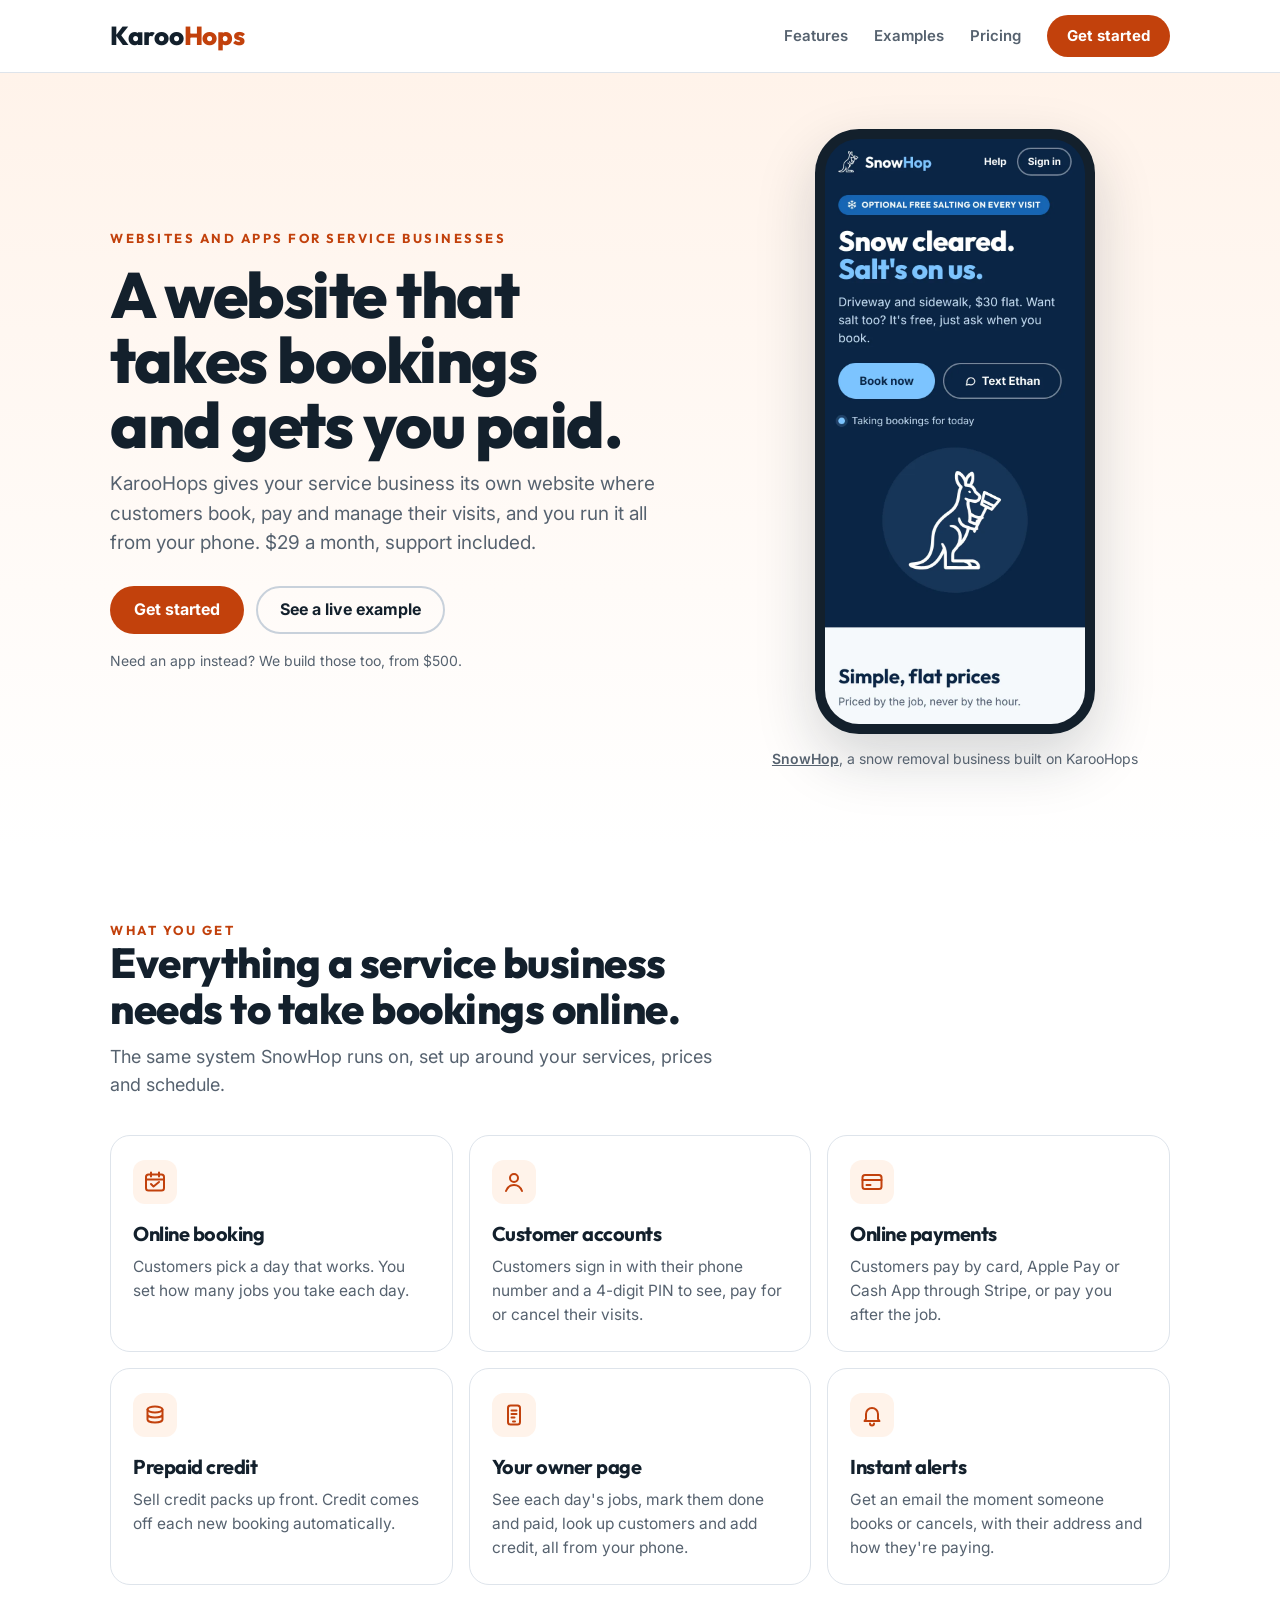
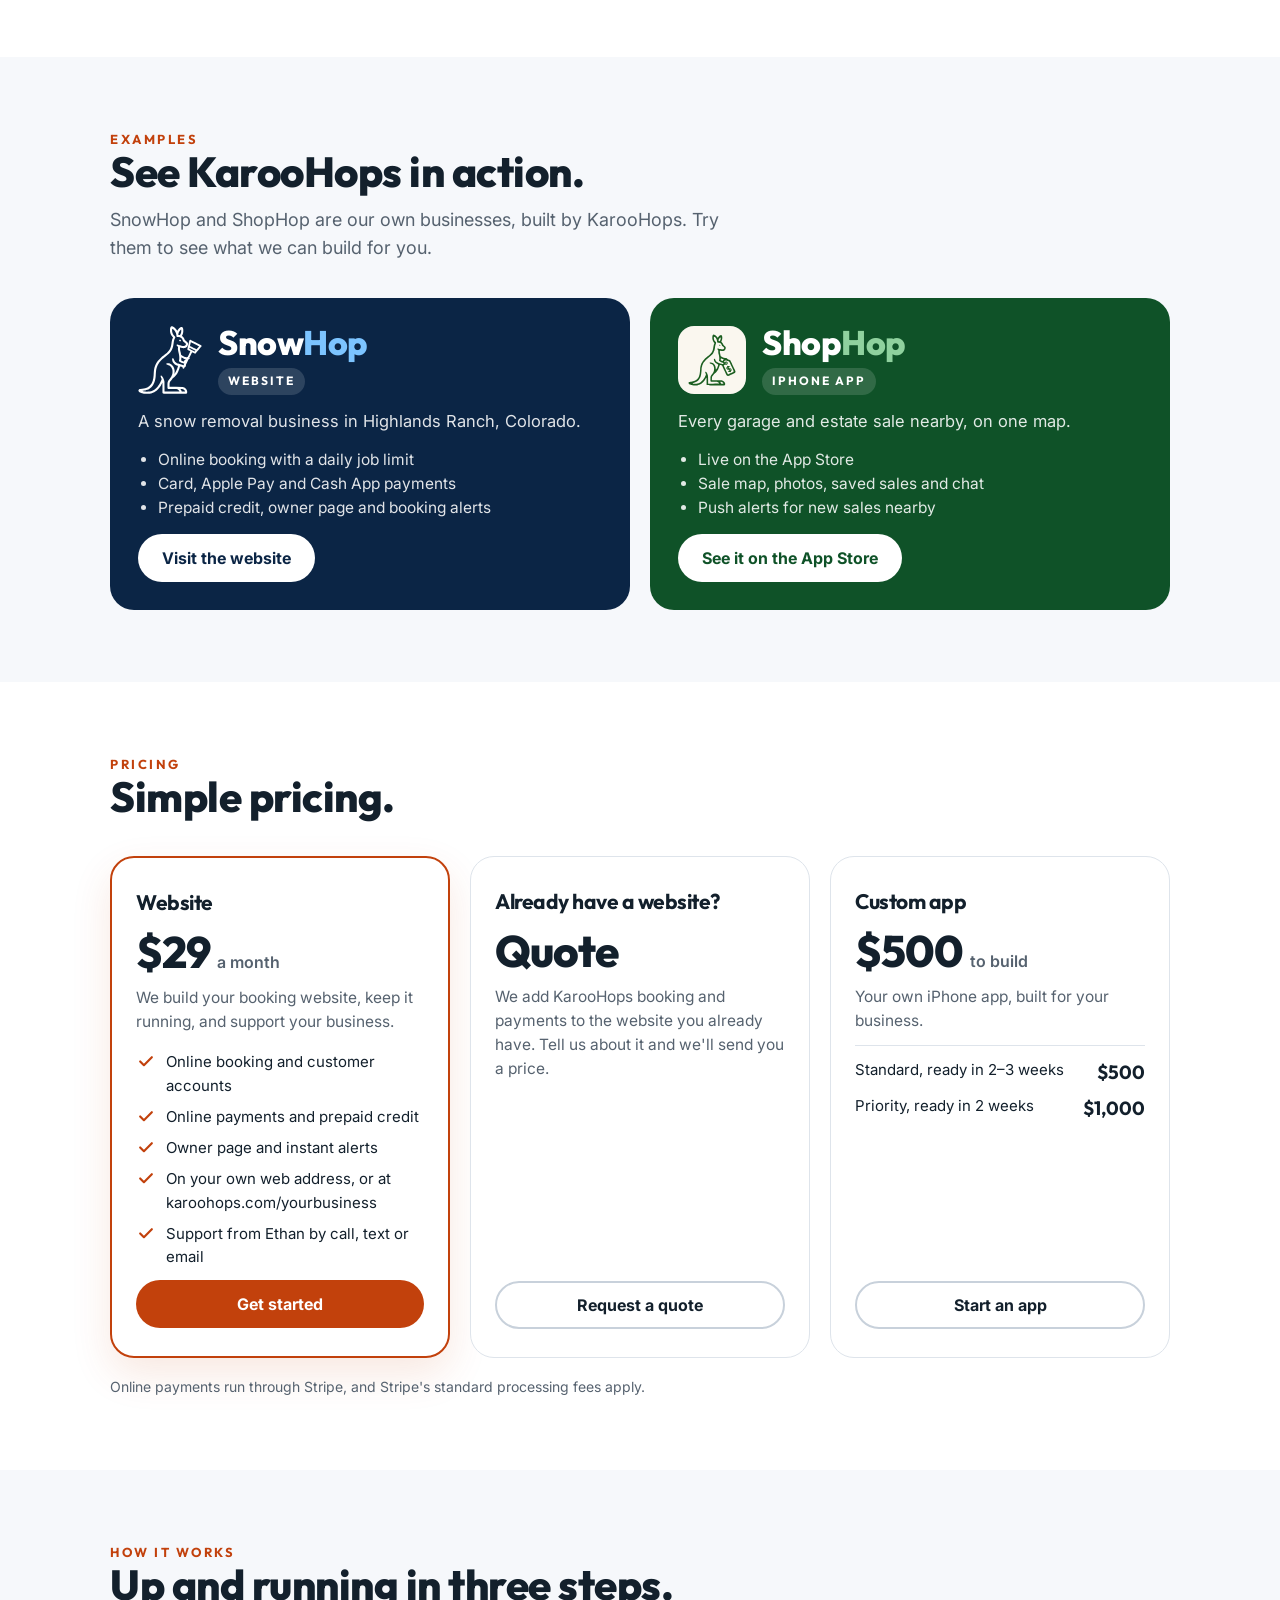
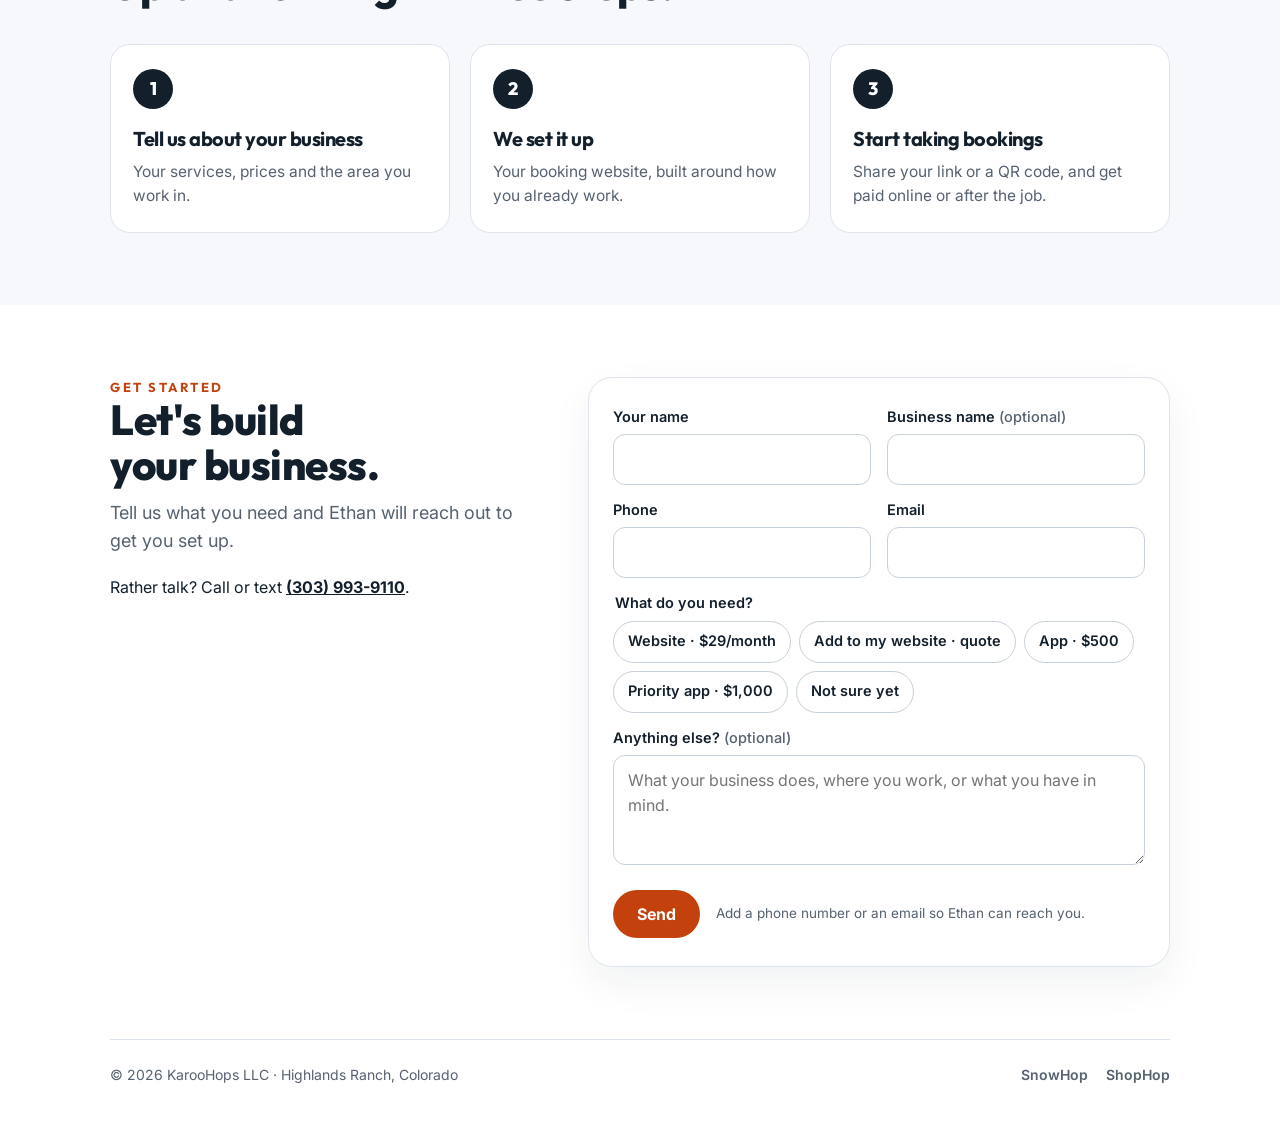
==== commit 41c5868e: "Footer: KarooHops LLC Co-Authored-By: Claude Opus 5.5 <noreply@anthropic.com> Claude-Session: https:" ====
--- a/index.html
+++ b/index.html
@@ -151,6 +151,7 @@
 
 footer{border-top:1px solid var(--line);padding:24px 0 40px;display:flex;flex-wrap:wrap;justify-content:space-between;gap:8px 20px;color:var(--muted);font-size:14px}
 footer nav{gap:18px}
+.nw{white-space:nowrap}
 footer a{color:var(--muted);text-decoration:none;font-weight:600}
 footer a:hover{color:var(--ink)}
 
@@ -172,6 +173,8 @@
   .ex{padding:24px 20px}
   .ex-name{font-size:30px}
   .panel{padding:22px 18px}
+  .legal .dot{display:none}
+  .legal .nw{display:block}
   .phone{width:230px}
 }
 </style>
@@ -345,7 +348,7 @@
 
 <div class="wrap">
 <footer>
-  <span>&copy; 2026 KarooHops &#183; Highlands Ranch, Colorado</span>
+  <span class="legal"><span class="nw">&copy; 2026 KarooHops LLC</span><span class="dot" aria-hidden="true"> &#183; </span><span class="nw">Highlands Ranch, Colorado</span></span>
   <nav aria-label="Examples"><a href="/snowhop/">SnowHop</a><a href="/shophop-site/">ShopHop</a></nav>
 </footer>
 </div>
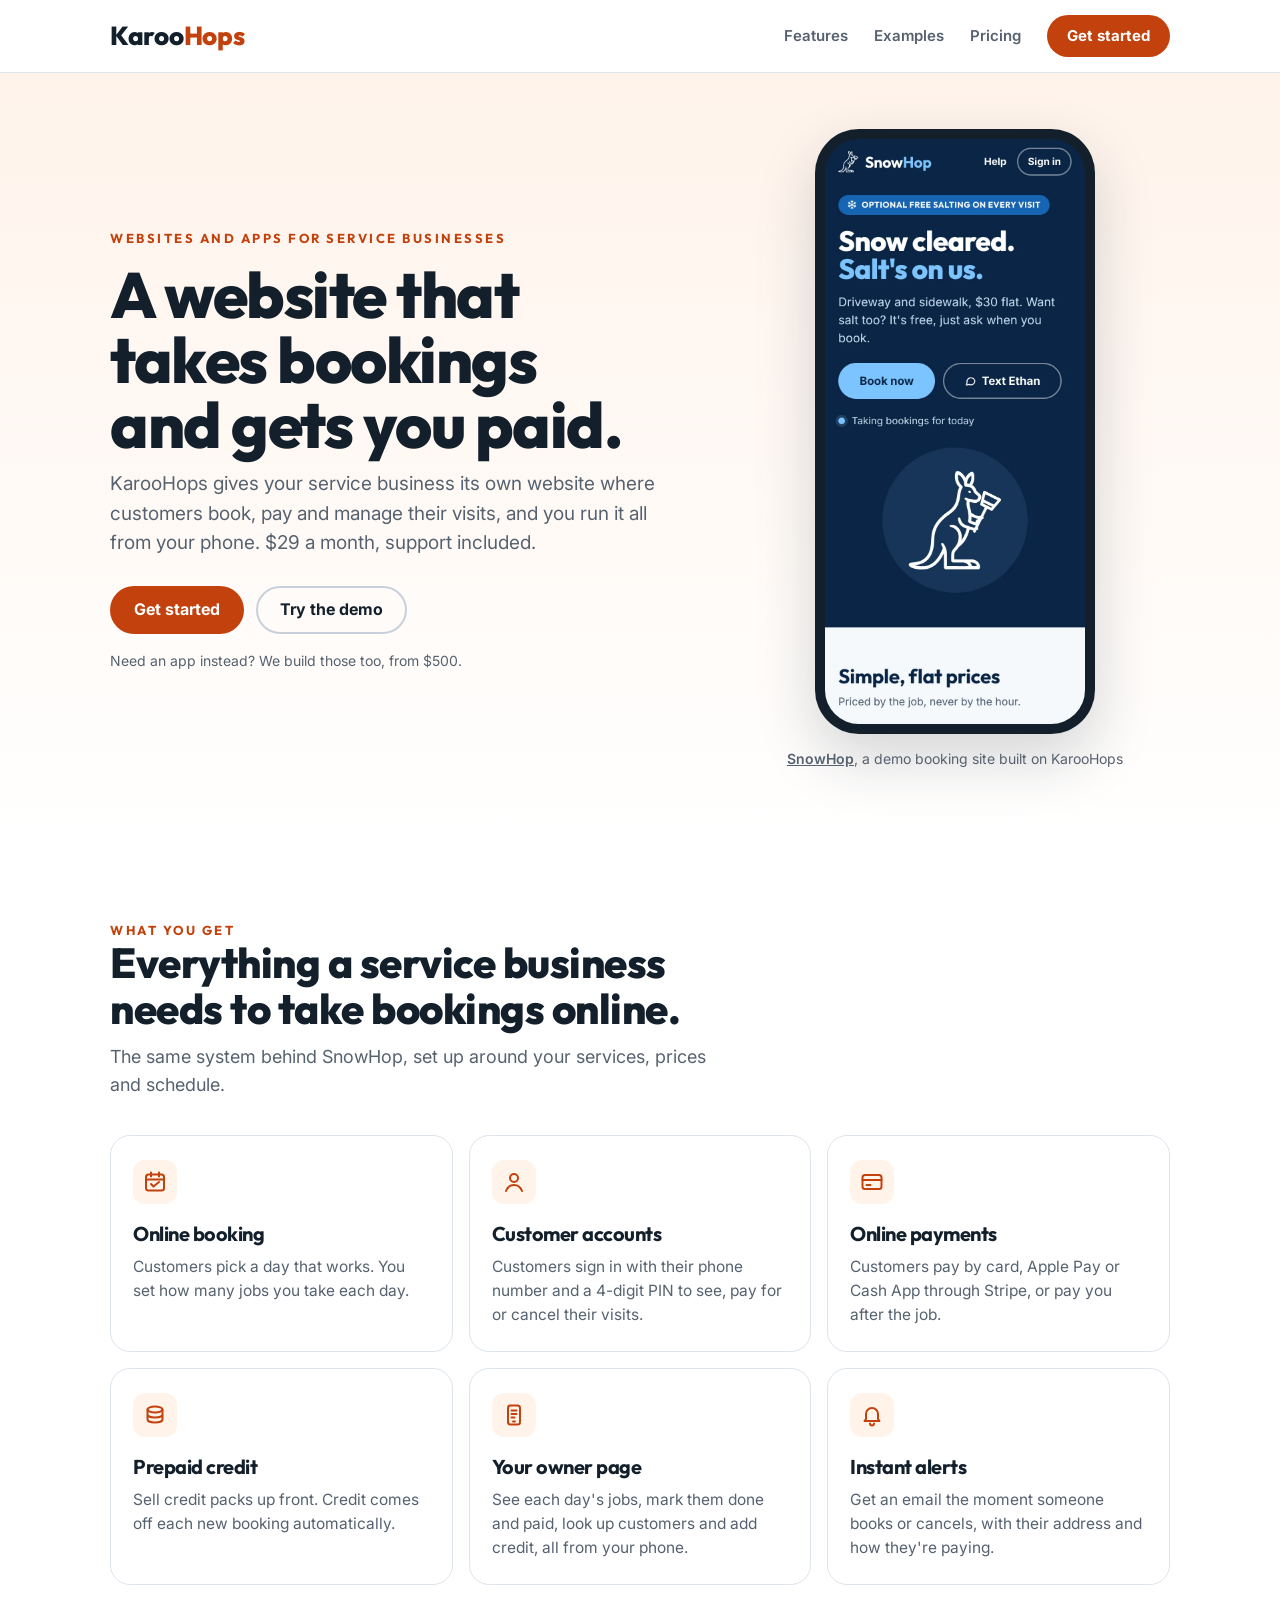
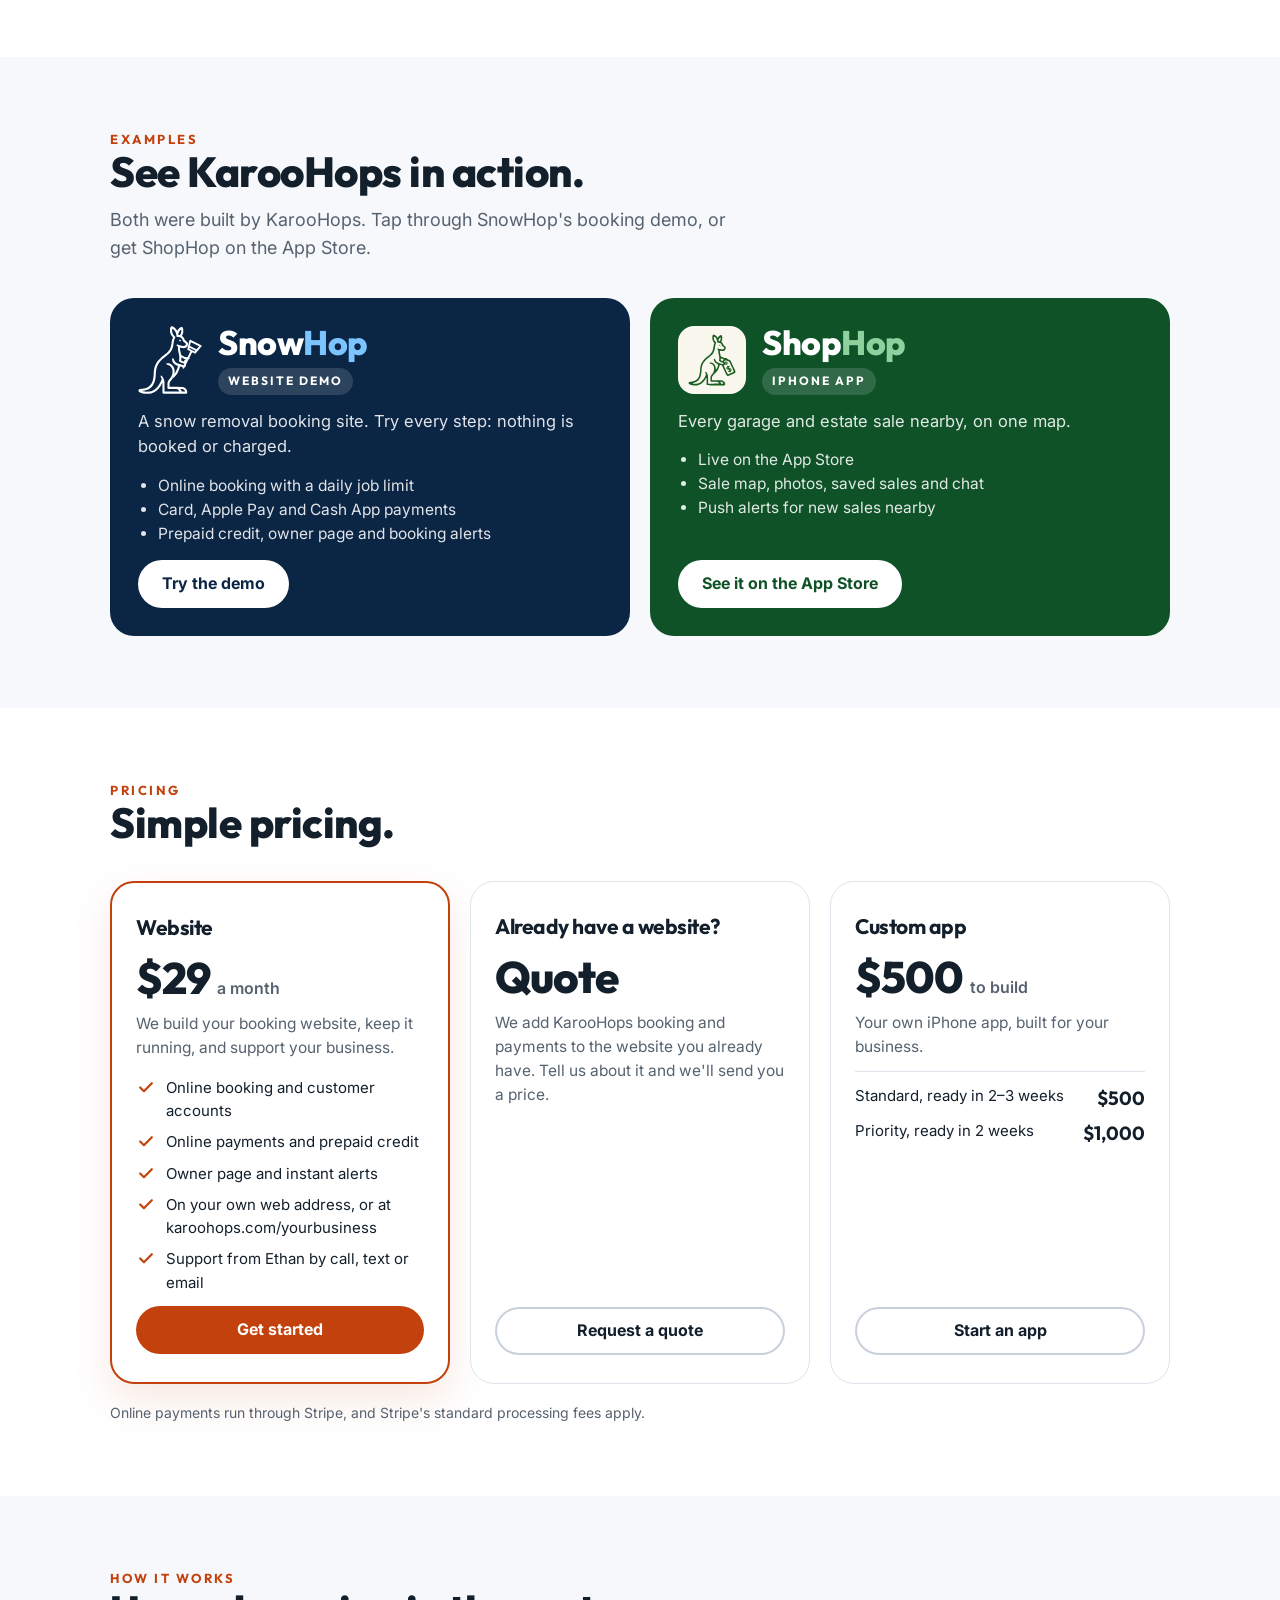
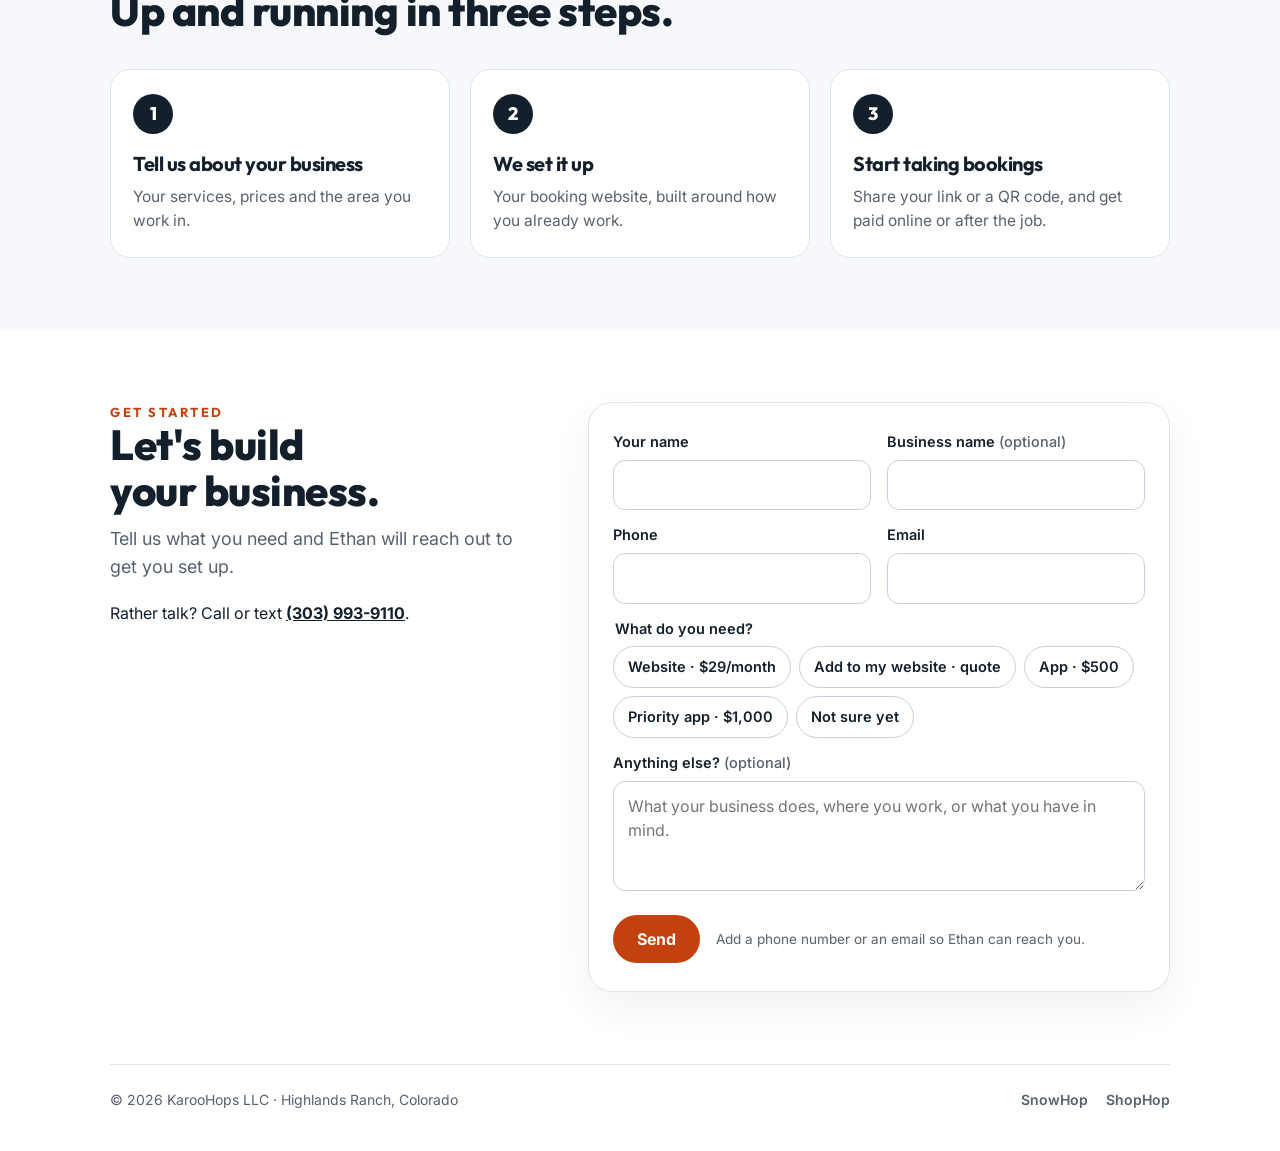
==== commit c44b4bc1: "SnowHop is now a demo: "Try the demo" buttons and wording Co-Authored-By: Claude Opus 5.5 <noreply@a" ====
--- a/index.html
+++ b/index.html
@@ -201,13 +201,13 @@
       <p class="lede">KarooHops gives your service business its own website where customers book, pay and manage their visits, and you run it all from your phone. $29 a month, support included.</p>
       <div class="hero-ctas">
         <a class="btn btn-main" href="#start">Get started</a>
-        <a class="btn btn-line" href="/snowhop/">See a live example</a>
+        <a class="btn btn-line" href="/snowhop/">Try the demo</a>
       </div>
       <p class="hero-note">Need an app instead? We build those too, from $500.</p>
     </div>
     <div>
       <div class="phone"><img src="/snowhop-phone.webp" width="390" height="878" alt="SnowHop's booking website on a phone: Snow cleared, salt's on us, with a Book now button"></div>
-      <p class="phone-cap"><a href="/snowhop/">SnowHop</a>, a snow removal business built on KarooHops</p>
+      <p class="phone-cap"><a href="/snowhop/">SnowHop</a>, a demo booking site built on KarooHops</p>
     </div>
   </div>
 </section>
@@ -216,7 +216,7 @@
   <div class="wrap">
     <div class="eyebrow">WHAT YOU GET</div>
     <h2>Everything a service business needs to take bookings online.</h2>
-    <p class="lede">The same system SnowHop runs on, set up around your services, prices and schedule.</p>
+    <p class="lede">The same system behind SnowHop, set up around your services, prices and schedule.</p>
     <div class="fgrid">
       <div class="feat"><svg class="ficon" viewBox="0 0 24 24" aria-hidden="true" fill="none" stroke="currentColor" stroke-width="2" stroke-linecap="round" stroke-linejoin="round"><rect x="3" y="4.5" width="18" height="16" rx="2.5"/><path d="M3 9.5h18M8 2.5v4M16 2.5v4M8 14l2.5 2.5L16 12"/></svg><h3>Online booking</h3><p>Customers pick a day that works. You set how many jobs you take each day.</p></div>
       <div class="feat"><svg class="ficon" viewBox="0 0 24 24" aria-hidden="true" fill="none" stroke="currentColor" stroke-width="2" stroke-linecap="round" stroke-linejoin="round"><circle cx="12" cy="8" r="4"/><path d="M4 21c1.5-4 4.5-6 8-6s6.5 2 8 6"/></svg><h3>Customer accounts</h3><p>Customers sign in with their phone number and a 4-digit PIN to see, pay for or cancel their visits.</p></div>
@@ -232,16 +232,16 @@
   <div class="wrap">
     <div class="eyebrow">EXAMPLES</div>
     <h2>See KarooHops in action.</h2>
-    <p class="lede">SnowHop and ShopHop are our own businesses, built by KarooHops. Try them to see what we can build for you.</p>
+    <p class="lede">Both were built by KarooHops. Tap through SnowHop&#39;s booking demo, or get ShopHop on the App Store.</p>
     <div class="egrid">
       <article class="ex snow">
         <div class="ex-top">
           <svg class="ex-mark" viewBox="12 22 702 748" role="img" aria-label="Karoo with a snow shovel"><path fill="currentColor" fill-rule="evenodd" d="M96.5 767.4C83.6 766.5 67.5 763.9 56.2 760.8C40.8 756.5 27.1 750.0 21.0 744.0C17.0 740.1 15.5 736.9 15.5 732.2C15.6 726.6 17.4 722.9 21.8 719.8C25.9 717.0 29.1 716.0 35.9 715.5C67.8 713.1 83.4 710.1 104.5 702.4C106.8 701.5 118.0 695.8 121.8 693.6C142.7 680.9 158.6 661.3 168.7 635.5C171.1 629.3 174.7 616.6 177.5 604.1C177.8 603.0 178.2 601.0 178.5 599.9C180.2 592.8 182.6 570.8 183.5 554.8C184.6 534.3 185.8 516.6 186.5 512.0C186.7 510.2 187.2 506.7 187.5 504.2C191.7 472.2 206.6 436.8 227.9 408.2C239.3 393.0 253.0 378.4 271.0 362.2C276.4 357.4 291.5 345.1 298.8 339.7C301.8 337.4 307.6 333.0 311.8 329.9C336.0 311.8 347.0 300.4 357.7 282.8C368.5 265.0 374.9 244.5 379.0 214.5C380.0 207.4 380.9 200.7 382.0 193.5C382.7 189.1 385.0 178.1 386.1 174.0C388.5 164.9 392.1 156.1 395.3 150.9L396.5 149.0L391.9 144.1C386.7 138.5 382.7 133.4 379.0 127.3C376.1 122.4 371.2 112.2 370.2 109.0C370.0 108.3 369.7 107.5 369.5 107.2C368.3 105.7 364.9 92.4 363.7 84.5C362.7 78.5 362.6 58.0 363.5 52.2C365.7 37.6 369.4 29.9 375.7 26.8C381.1 24.2 386.5 24.6 394.2 28.2C404.7 33.0 413.6 39.6 423.6 49.9C430.7 57.2 434.8 62.5 439.1 69.9C442.0 74.9 443.2 75.9 443.9 74.1C444.6 72.3 449.0 65.1 451.9 61.0C460.4 49.0 472.6 38.4 483.1 33.9C486.9 32.3 488.0 32.0 491.3 32.0C496.8 32.0 499.8 33.8 503.0 38.8C504.8 41.7 507.1 48.9 508.3 55.2C509.3 61.0 509.8 77.9 509.1 85.8C507.9 99.8 502.8 115.9 496.3 126.6C495.0 128.8 494.0 130.7 494.0 130.9C494.0 131.2 495.0 132.0 496.1 132.8C508.9 141.1 517.6 153.2 525.0 172.6C526.2 175.8 528.0 177.7 539.8 187.6C552.1 198.0 556.3 202.7 559.7 210.0C561.2 213.2 561.2 213.4 561.2 221.0C561.3 229.6 561.0 230.4 557.0 239.3C554.4 244.9 551.8 248.6 547.7 252.5C540.0 259.8 533.4 263.2 522.5 265.3C513.7 267.0 501.3 265.5 483.1 260.7C478.3 259.4 474.3 258.5 474.1 258.7C473.6 259.3 473.1 265.5 473.0 271.5C473.0 278.5 473.7 284.5 475.3 291.5C476.0 294.4 476.7 297.5 477.0 298.5C477.2 299.5 478.2 303.2 479.2 306.8C482.2 317.7 485.0 331.1 485.0 334.8C485.0 338.4 485.6 339.2 492.1 343.6C501.6 350.2 507.6 353.6 516.0 357.4C520.4 359.4 533.2 363.7 540.2 365.5L544.5 366.6L548.4 365.4C550.5 364.7 553.3 364.0 554.5 363.8L556.8 363.5L572.4 332.2C581.0 315.1 588.0 300.9 588.0 300.7C588.0 300.5 569.7 291.4 559.3 286.4C555.8 284.7 553.7 281.4 553.8 277.5C553.8 275.3 557.1 260.3 561.0 244.5C562.3 239.4 574.9 185.1 575.2 183.5C576.1 178.3 581.5 174.1 586.5 174.6C588.2 174.8 589.9 175.4 592.0 176.7C594.3 178.1 687.6 224.6 705.2 233.1C707.0 234.0 708.1 234.9 709.2 236.6C712.1 241.4 711.3 246.0 706.9 250.9C704.5 253.4 650.6 318.1 648.3 321.1C647.5 322.1 645.8 323.5 644.4 324.2C640.9 325.9 638.3 325.9 634.9 324.0C629.1 320.8 607.0 309.8 606.8 310.0C606.7 310.1 599.7 324.0 591.3 340.9L576.0 371.6L577.7 373.5C578.7 374.6 580.0 376.6 580.7 377.9L581.9 380.3L573.9 386.0L566.0 391.6L552.0 419.5L538.0 447.5L538.0 457.9L538.0 468.4L536.6 468.7C535.9 468.9 533.1 469.7 530.5 470.5L525.7 472.0L523.1 477.6C521.6 480.7 519.9 484.3 519.3 485.5C517.8 488.5 514.4 490.6 510.9 490.9C503.6 491.5 497.5 483.3 500.2 476.8C500.6 475.7 501.0 474.8 501.0 474.8C501.0 474.7 499.4 474.2 497.4 473.8C495.4 473.3 491.4 472.3 488.5 471.5C485.6 470.6 482.4 469.7 481.2 469.4C480.1 469.1 478.0 468.5 476.4 468.0C474.3 467.3 473.4 467.2 473.1 467.7C472.8 468.0 471.8 471.6 470.8 475.8C465.5 496.7 454.3 524.6 444.6 540.8C442.4 544.5 433.0 558.7 432.5 559.0C432.4 559.1 431.7 560.0 431.0 561.0C430.3 562.0 429.7 562.9 429.5 563.0C429.4 563.1 427.7 565.2 425.8 567.5C417.2 578.2 406.5 588.5 397.0 595.2C394.4 597.1 391.9 599.2 391.5 599.9C386.6 608.6 383.1 613.2 375.9 620.8C368.9 628.1 366.3 631.2 364.2 634.6C361.8 638.5 359.7 644.5 359.0 649.3C358.2 654.7 358.0 690.4 358.8 691.0C359.1 691.3 387.0 691.5 428.3 691.6L497.2 691.8L502.2 692.9C516.3 696.2 527.3 701.8 535.3 709.8C542.6 717.2 546.7 723.7 549.4 732.6C551.7 740.0 552.1 742.1 552.1 748.9C552.2 754.6 552.0 755.5 551.0 757.7C549.6 760.7 546.8 763.5 543.9 765.1L541.8 766.2L417.4 766.4L293.1 766.5L290.2 765.4C288.1 764.7 286.4 763.5 284.5 761.5C279.6 756.7 280.0 761.5 280.0 700.2C280.0 669.7 279.8 646.5 279.6 646.5C278.9 646.5 278.2 647.5 277.3 650.2C275.8 654.4 268.5 668.3 263.9 675.8C243.3 708.9 221.8 731.5 197.2 746.0C187.9 751.6 175.0 757.6 169.8 759.0C168.9 759.2 166.7 759.9 164.8 760.5C157.1 762.8 147.1 765.2 141.1 766.0C127.7 767.8 109.4 768.4 96.5 767.4ZM124.8 743.5C136.4 742.8 144.1 741.5 155.5 738.6C181.5 732.0 208.2 712.3 230.3 683.5C234.7 677.9 244.6 662.6 249.2 654.5C253.2 647.5 260.9 632.3 263.1 627.2C263.6 626.1 264.8 623.2 265.9 620.8C267.0 618.3 268.4 614.9 269.0 613.2C269.6 611.6 270.3 610.0 270.5 609.8C271.4 608.6 271.5 606.2 270.8 604.8C270.3 604.0 270.0 603.2 270.0 602.9C270.0 602.5 269.4 601.1 266.6 595.0C266.0 593.5 265.0 591.2 264.5 590.0C264.0 588.8 262.8 586.1 261.9 584.0C258.5 576.7 258.3 572.7 261.0 570.0C263.1 567.8 266.1 567.2 269.5 568.3C274.6 569.9 281.6 578.2 287.7 590.2C292.6 599.8 297.1 611.6 299.2 620.8C299.7 622.7 300.3 625.1 300.5 626.2C302.7 635.4 302.7 636.5 302.8 690.1C302.8 718.4 303.0 741.8 303.2 742.2C303.4 742.9 312.5 743.0 385.0 743.0C440.0 743.0 466.5 742.8 466.8 742.5C467.2 741.7 463.3 734.8 460.5 731.3C454.2 723.5 446.1 718.8 434.3 716.0C430.5 715.1 428.1 715.0 387.9 715.0C340.4 715.0 343.8 715.3 339.5 711.2C337.8 709.6 336.7 708.0 336.0 706.2C335.1 703.6 335.0 702.4 335.0 681.6C335.0 659.4 335.5 646.7 336.6 642.2C337.7 637.4 340.1 630.7 342.1 626.8C345.0 621.3 348.7 616.2 356.0 608.0C366.0 596.6 370.4 590.5 377.1 578.5C378.7 575.6 383.1 565.6 384.5 561.8C386.4 556.2 389.5 543.4 390.3 537.8C391.2 530.7 391.2 516.6 390.3 510.5C387.7 493.4 381.7 480.6 371.3 469.6C361.9 459.8 351.5 453.8 333.8 448.0C326.9 445.8 324.2 444.3 323.2 442.1C321.3 438.2 323.7 433.7 328.4 432.6C340.5 429.7 354.7 431.2 365.5 436.5C384.5 445.8 398.6 461.6 407.0 482.8C410.2 490.8 411.7 496.8 413.6 508.2C414.9 516.1 414.1 537.0 412.2 545.1C411.6 547.7 412.9 546.5 416.9 540.9C430.5 521.6 439.4 502.4 448.9 471.5C451.4 463.5 452.1 460.4 451.4 459.9C451.0 459.7 448.7 458.9 446.2 458.1C434.1 454.1 420.2 447.1 413.5 441.4C399.5 429.5 391.0 415.4 387.2 397.9C386.2 392.9 386.4 383.0 387.6 380.8C390.6 375.2 395.9 374.5 400.6 379.1C403.1 381.5 404.7 384.5 406.5 390.2C407.3 393.0 408.2 395.7 408.5 396.2C408.7 396.8 409.3 398.1 409.7 399.2C415.9 413.8 425.3 423.7 440.0 431.0C444.3 433.2 445.0 433.5 448.0 434.5C449.0 434.8 450.2 435.3 450.8 435.5C454.7 437.3 499.4 451.3 508.5 453.7L511.2 454.4L515.6 445.8C518.0 441.1 520.0 437.0 520.0 436.7C520.0 436.2 516.7 435.0 506.8 432.0C494.4 428.2 479.5 421.8 472.4 417.2C467.8 414.2 463.5 410.7 462.4 409.1C461.1 407.1 461.2 402.5 462.7 398.8C464.7 393.9 465.2 387.8 465.2 372.0C465.2 357.0 464.9 353.4 462.2 337.0C460.7 328.0 458.5 318.0 455.5 307.5C452.5 296.5 450.0 279.6 450.0 270.5C450.0 268.4 450.4 264.2 450.8 261.0C451.2 257.8 451.7 254.1 451.8 252.7L452.1 250.2L448.4 248.3C443.7 246.0 439.4 242.6 437.6 239.9C435.8 237.1 435.4 232.0 437.0 229.6C439.5 225.6 444.1 225.6 453.8 229.4C461.5 232.4 463.7 233.0 473.4 234.8C480.3 236.0 485.5 237.0 489.5 238.0C500.7 240.6 508.1 242.0 512.5 242.3C521.2 242.9 527.9 240.5 532.7 235.0C536.4 230.8 539.0 223.3 538.3 219.2C538.0 217.6 537.1 216.4 532.8 212.3C530.0 209.6 525.4 205.4 522.5 203.1C510.1 192.9 506.4 188.4 502.3 177.8C496.7 163.8 489.3 155.4 476.6 149.0C469.4 145.4 462.3 144.0 446.6 143.3C441.3 143.0 439.1 142.1 436.4 139.1C434.1 136.5 433.5 134.5 433.2 127.1C432.6 112.5 430.6 103.7 425.0 92.2C421.4 84.7 414.3 74.0 409.6 69.0C403.2 62.0 389.1 51.2 387.9 52.4C387.7 52.6 387.1 55.8 386.7 59.3C385.2 71.6 386.9 87.8 390.5 96.8C390.7 97.3 391.0 98.2 391.2 98.8C393.5 108.3 401.9 121.4 412.7 132.4C420.6 140.5 421.2 141.5 421.2 147.0L421.2 151.2L417.9 157.0C416.1 160.2 414.1 163.9 413.5 165.2C411.3 170.3 411.1 170.8 410.3 173.1C408.2 179.4 404.2 199.9 403.3 209.2C403.0 212.2 402.5 215.6 401.4 223.0C396.7 256.4 386.2 284.8 370.8 306.0C358.5 322.9 348.0 332.7 318.8 354.6C307.9 362.6 299.6 369.1 295.3 372.7C293.6 374.1 291.7 375.7 291.1 376.2C282.3 383.5 267.7 397.6 259.3 406.9C241.3 427.2 230.4 444.6 221.6 466.8C212.4 490.0 209.6 504.9 207.5 541.8C207.2 546.7 206.8 554.0 206.5 558.0C206.2 562.0 206.0 566.7 206.0 568.5C206.0 570.3 205.8 573.5 205.5 575.8C205.3 578.0 204.8 582.1 204.5 585.0C203.4 595.4 200.4 611.9 198.6 617.8C198.3 618.6 197.6 621.2 197.0 623.5C195.2 630.2 192.6 638.2 189.4 646.1C181.2 666.8 172.7 680.0 158.1 694.5C144.1 708.4 131.7 716.5 113.0 723.9C98.2 729.8 86.3 732.8 68.0 735.5C64.1 736.1 60.6 736.7 60.4 736.8C59.7 737.3 60.5 738.0 61.8 738.0C62.5 738.0 65.0 738.4 67.4 739.0C86.0 743.1 106.0 744.7 124.8 743.5ZM528.3 742.2C528.7 741.1 526.7 736.1 524.5 732.7C518.5 723.4 508.8 717.6 496.5 715.7C491.3 714.9 477.7 714.7 477.3 715.4C477.1 715.7 477.7 716.6 478.6 717.6C481.4 720.7 485.0 725.7 486.7 729.0C488.5 732.3 491.0 739.1 491.0 740.4C491.0 740.8 491.4 741.6 491.8 742.1C492.6 742.9 493.8 743.0 510.3 743.0C525.7 743.0 528.1 742.9 528.3 742.2ZM516.4 412.4C516.7 412.0 517.6 409.5 518.5 406.8C520.8 399.7 522.7 395.8 524.6 394.3C525.5 393.6 528.9 391.7 532.0 390.1C537.9 387.0 539.1 386.0 536.7 386.0C533.9 386.0 522.0 383.1 516.0 380.9C507.0 377.7 497.3 373.3 491.3 369.6C489.7 368.7 488.3 368.0 488.2 368.1C488.1 368.2 487.9 372.7 487.8 378.0C487.7 383.4 487.2 390.7 486.8 394.2C485.9 401.6 485.4 400.7 491.0 403.1C495.6 405.1 514.9 412.8 515.6 413.0C515.7 413.0 516.1 412.7 516.4 412.4ZM640.4 298.3L643.0 295.0L610.5 278.8L578.0 262.5L577.7 263.9C577.5 264.6 577.1 266.6 576.7 268.2C576.3 269.8 576.0 271.2 576.1 271.3C576.5 271.7 636.8 301.4 637.2 301.5C637.5 301.5 638.9 300.0 640.4 298.3ZM670.2 262.5C677.5 253.7 683.5 246.3 683.5 246.1C683.5 245.9 663.0 235.5 638.0 223.1C601.0 204.8 592.5 200.7 592.3 201.4C591.4 204.6 582.9 241.6 583.1 241.7C583.4 242.0 656.2 278.4 656.5 278.5C656.7 278.5 662.8 271.3 670.2 262.5ZM473.2 190.5C472.7 190.3 471.7 189.9 471.0 189.8C468.7 189.3 465.5 186.6 464.4 184.1C462.4 179.6 464.4 174.9 469.0 173.6C471.7 172.7 473.2 172.9 476.2 174.2C483.8 177.6 486.4 187.0 480.5 190.0C478.5 191.0 475.0 191.3 473.2 190.5ZM474.2 119.6C478.3 112.6 482.6 102.3 484.5 95.3C486.2 88.6 487.2 79.5 486.8 73.0C486.2 63.5 485.9 61.3 484.9 61.1C483.6 60.9 470.7 73.9 467.6 78.6C464.5 83.2 460.1 92.0 458.5 96.4C456.8 101.7 455.1 110.4 454.9 115.2L454.8 119.8L459.5 120.1C462.1 120.3 465.8 120.9 467.8 121.4C469.7 121.9 471.5 122.4 471.9 122.4C472.2 122.5 473.2 121.2 474.2 119.6Z"/></svg>
-          <div><h3 class="ex-name">Snow<span>Hop</span></h3><span class="chip">WEBSITE</span></div>
+          <div><h3 class="ex-name">Snow<span>Hop</span></h3><span class="chip">WEBSITE DEMO</span></div>
         </div>
-        <p>A snow removal business in Highlands Ranch, Colorado.</p>
+        <p>A snow removal booking site. Try every step: nothing is booked or charged.</p>
         <ul><li>Online booking with a daily job limit</li><li>Card, Apple Pay and Cash App payments</li><li>Prepaid credit, owner page and booking alerts</li></ul>
-        <a class="btn" href="/snowhop/">Visit the website</a>
+        <a class="btn" href="/snowhop/">Try the demo</a>
       </article>
       <article class="ex shop">
         <div class="ex-top">
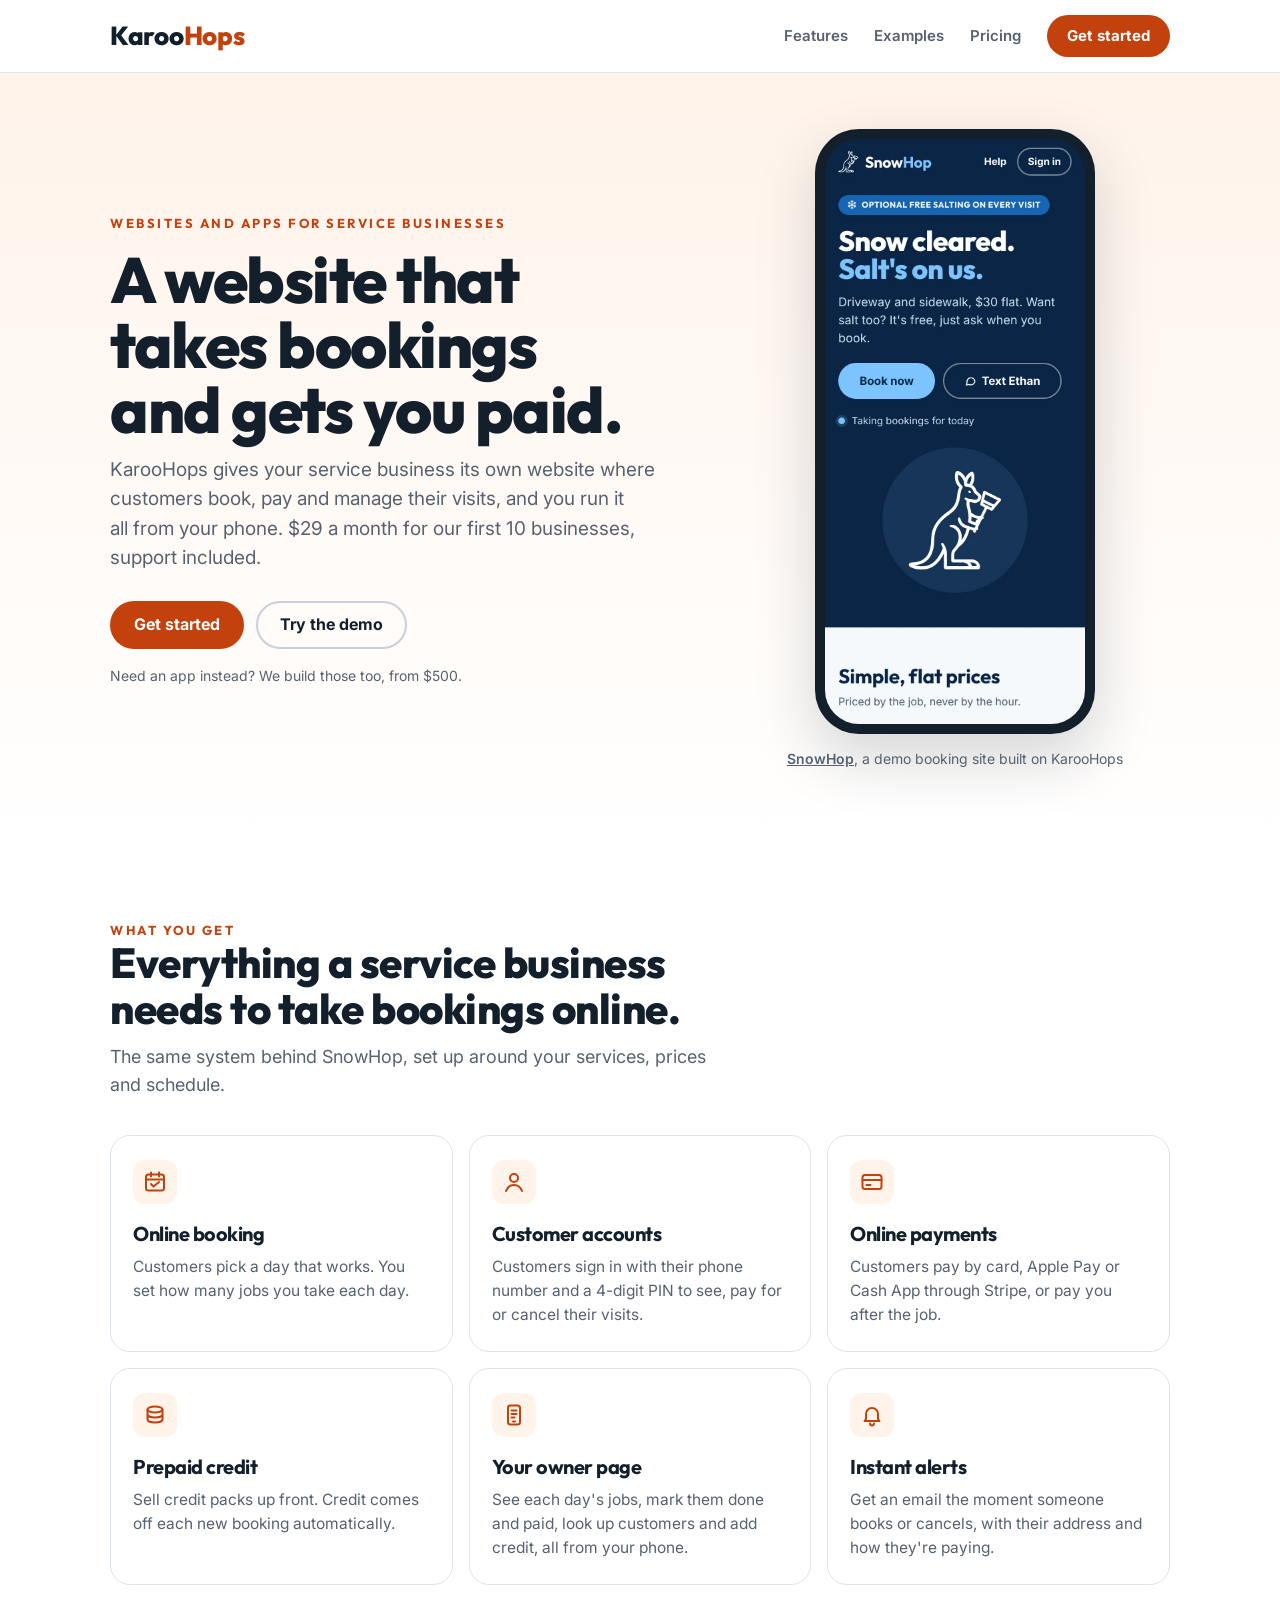
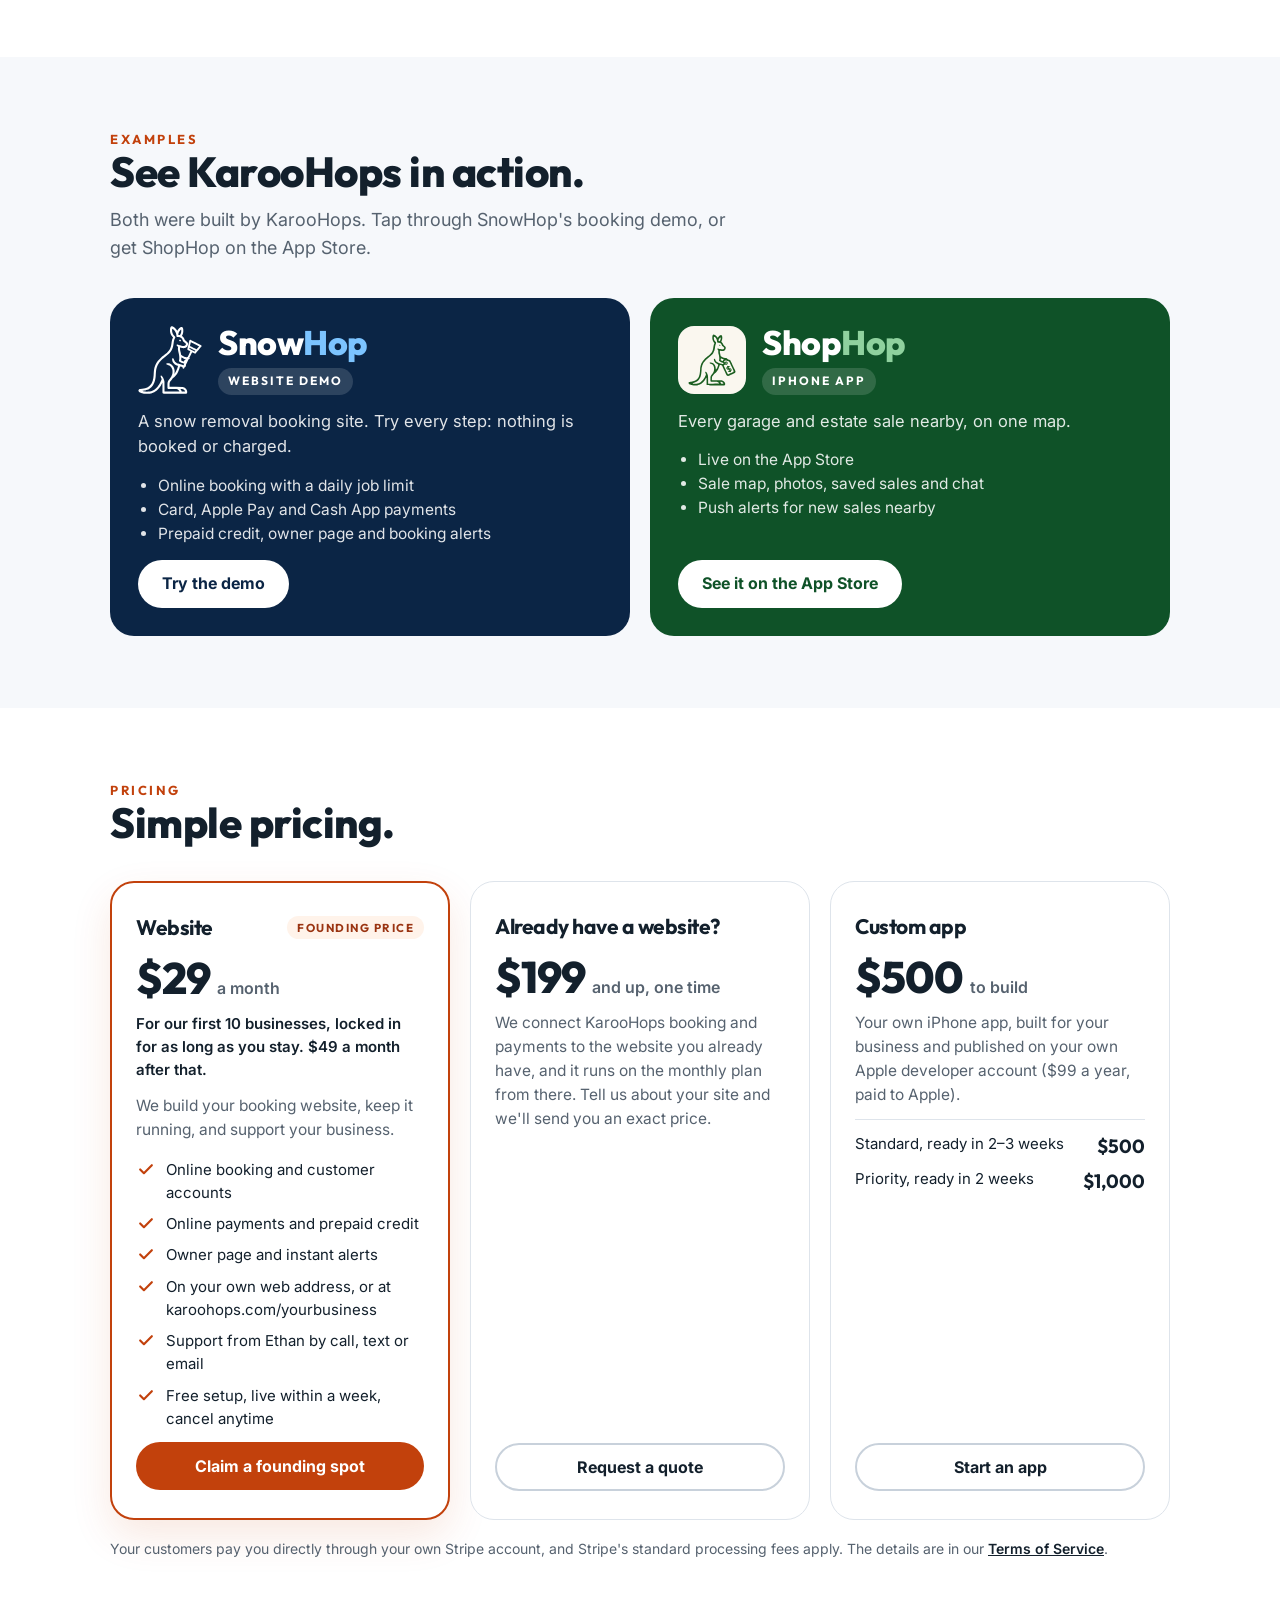
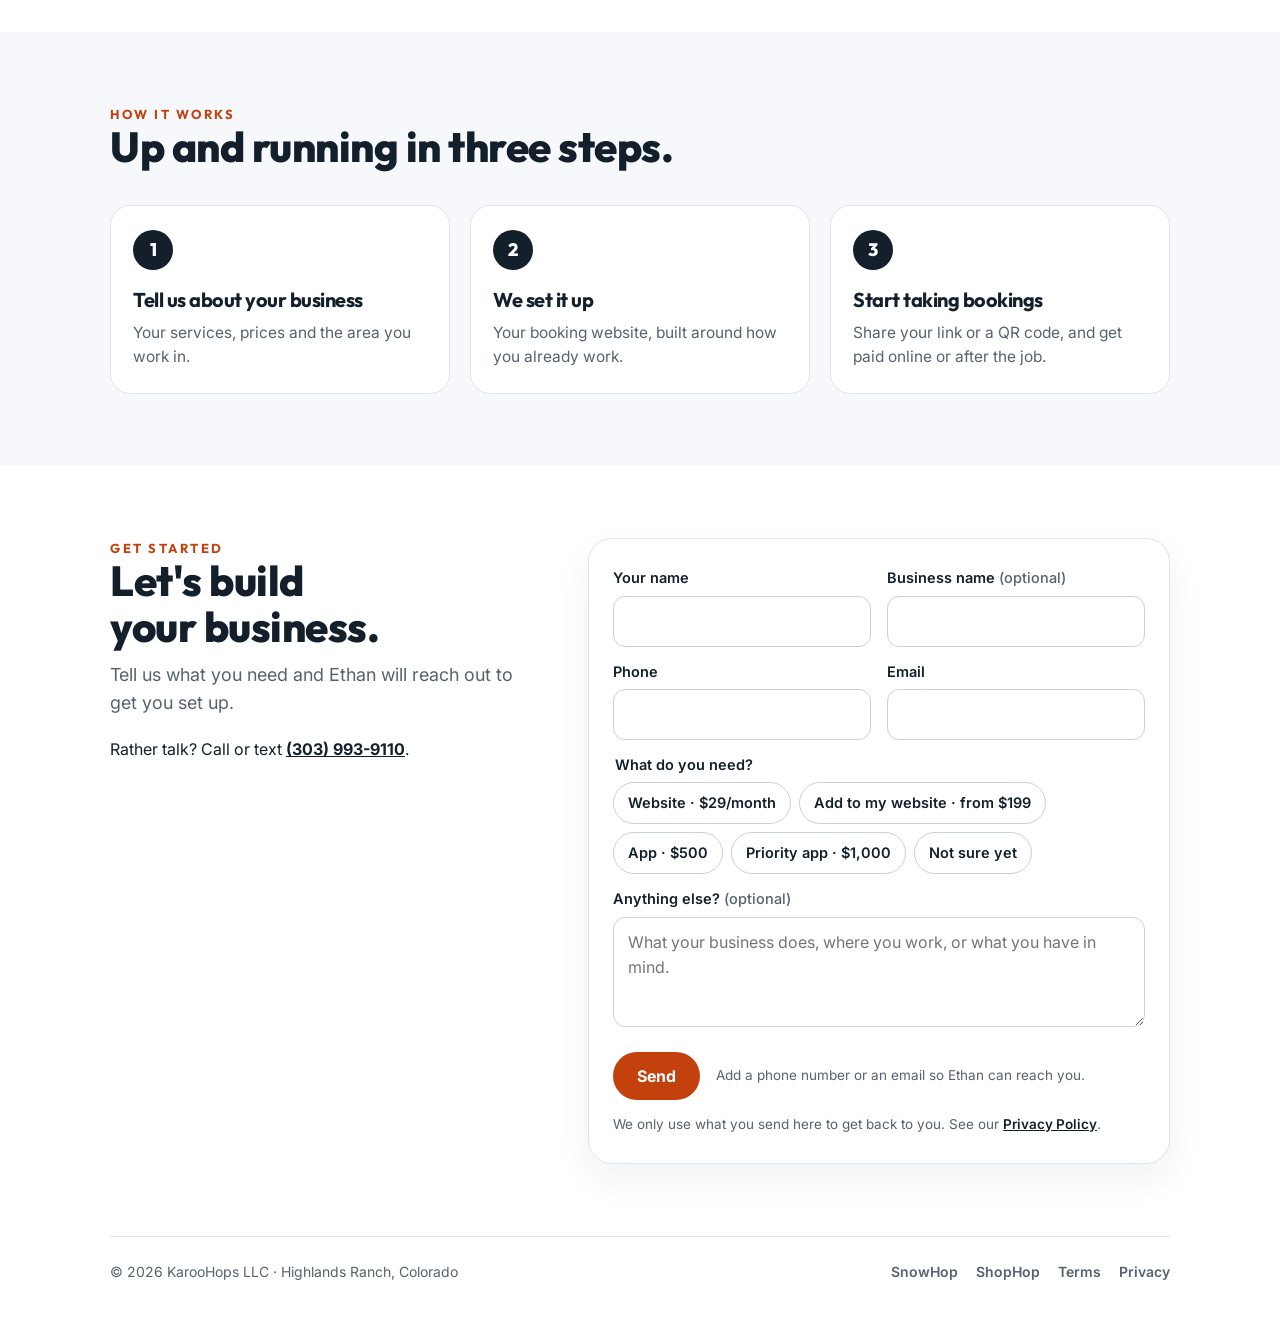
==== commit e605a01d: "Founding price on the pricing cards, plus Terms of Service and Privacy Policy pages - Website card: " ====
--- a/index.html
+++ b/index.html
@@ -4,10 +4,10 @@
 <meta charset="utf-8">
 <meta name="viewport" content="width=device-width, initial-scale=1">
 <title>KarooHops · Websites and apps for service businesses</title>
-<meta name="description" content="KarooHops builds service businesses a website where customers book, pay and manage their visits. $29 a month with support included. Custom iPhone apps from $500.">
+<meta name="description" content="KarooHops builds service businesses a website where customers book, pay and manage their visits. $29 a month for our first 10 businesses, support included. Custom iPhone apps from $500.">
 <meta name="theme-color" content="#13202C">
 <meta property="og:title" content="KarooHops · Websites and apps for service businesses">
-<meta property="og:description" content="A website that takes bookings and gets you paid. $29 a month, support included. Custom apps from $500.">
+<meta property="og:description" content="A website that takes bookings and gets you paid. $29 a month for our first 10 businesses, support included. Custom apps from $500.">
 <meta property="og:type" content="website">
 <meta property="og:url" content="https://karoohops.com/">
 <meta property="og:image" content="https://karoohops.com/og.png">
@@ -102,6 +102,9 @@
 .plan{border:1px solid var(--line);border-radius:24px;padding:28px 24px;display:flex;flex-direction:column;gap:12px;background:var(--white)}
 .plan.best{border:2px solid var(--accent);box-shadow:0 16px 40px rgba(194,65,12,.12)}
 .plan h3{font-size:21px}
+.plan-head{display:flex;flex-wrap:wrap;align-items:center;justify-content:space-between;gap:8px 12px}
+.badge{font-family:var(--display);font-weight:700;font-size:11.5px;letter-spacing:1.5px;line-height:1;padding:6px 10px;border-radius:999px;background:var(--tint);color:var(--accent-dark);white-space:nowrap}
+.plan p.deal{color:var(--ink);font-weight:600;font-size:15px;text-wrap:pretty}
 .price{font-family:var(--display);font-weight:800;font-size:44px;line-height:1;letter-spacing:-1px}
 .price small{font-family:var(--body);font-size:16px;font-weight:600;color:var(--muted);letter-spacing:0}
 .plan p{margin:0;color:var(--muted);font-size:15.5px}
@@ -145,6 +148,8 @@
 .form-err{margin:14px 0 0;color:#B42318;font-weight:600;font-size:15px}
 .send-row{display:flex;flex-wrap:wrap;align-items:center;gap:12px 16px;margin-top:18px}
 .send-row .small{font-size:13.5px;color:var(--muted)}
+.form-note{margin:14px 0 0;font-size:13.5px;color:var(--muted);text-wrap:pretty}
+.form-note a,.fine a{font-weight:600;color:var(--ink)}
 .done:focus,.done h3:focus{outline:none}
 .done h3{font-size:26px}
 .done p{margin:8px 0 0;color:var(--muted)}
@@ -198,7 +203,7 @@
     <div>
       <div class="eyebrow">WEBSITES AND APPS FOR SERVICE BUSINESSES</div>
       <h1>A website that takes bookings and gets you paid.</h1>
-      <p class="lede">KarooHops gives your service business its own website where customers book, pay and manage their visits, and you run it all from your phone. $29 a month, support included.</p>
+      <p class="lede">KarooHops gives your service business its own website where customers book, pay and manage their visits, and you run it all from your phone. $29 a month for our first 10 businesses, support included.</p>
       <div class="hero-ctas">
         <a class="btn btn-main" href="#start">Get started</a>
         <a class="btn btn-line" href="/snowhop/">Try the demo</a>
@@ -262,8 +267,9 @@
     <h2>Simple pricing.</h2>
     <div class="pgrid">
       <div class="plan best">
-        <h3>Website</h3>
+        <div class="plan-head"><h3>Website</h3><span class="badge">FOUNDING PRICE</span></div>
         <div class="price">$29 <small>a month</small></div>
+        <p class="deal">For our first 10 businesses, locked in for as long as you stay. $49 a month after that.</p>
         <p>We build your booking website, keep it running, and support your business.</p>
         <ul>
           <li><svg class="tick" viewBox="0 0 24 24" aria-hidden="true" fill="none" stroke="currentColor" stroke-width="2.6" stroke-linecap="round" stroke-linejoin="round"><path d="M5 12.5l4.5 4.5L19 7.5"/></svg>Online booking and customer accounts</li>
@@ -271,19 +277,20 @@
           <li><svg class="tick" viewBox="0 0 24 24" aria-hidden="true" fill="none" stroke="currentColor" stroke-width="2.6" stroke-linecap="round" stroke-linejoin="round"><path d="M5 12.5l4.5 4.5L19 7.5"/></svg>Owner page and instant alerts</li>
           <li><svg class="tick" viewBox="0 0 24 24" aria-hidden="true" fill="none" stroke="currentColor" stroke-width="2.6" stroke-linecap="round" stroke-linejoin="round"><path d="M5 12.5l4.5 4.5L19 7.5"/></svg>On your own web address, or at karoohops.com/yourbusiness</li>
           <li><svg class="tick" viewBox="0 0 24 24" aria-hidden="true" fill="none" stroke="currentColor" stroke-width="2.6" stroke-linecap="round" stroke-linejoin="round"><path d="M5 12.5l4.5 4.5L19 7.5"/></svg>Support from Ethan by call, text or email</li>
+          <li><svg class="tick" viewBox="0 0 24 24" aria-hidden="true" fill="none" stroke="currentColor" stroke-width="2.6" stroke-linecap="round" stroke-linejoin="round"><path d="M5 12.5l4.5 4.5L19 7.5"/></svg>Free setup, live within a week, cancel anytime</li>
         </ul>
-        <a class="btn btn-main" href="#start" data-need="website">Get started</a>
+        <a class="btn btn-main" href="#start" data-need="website">Claim a founding spot</a>
       </div>
       <div class="plan">
         <h3>Already have a website?</h3>
-        <div class="price">Quote</div>
-        <p>We add KarooHops booking and payments to the website you already have. Tell us about it and we&#39;ll send you a price.</p>
+        <div class="price">$199 <small>and up, one time</small></div>
+        <p>We connect KarooHops booking and payments to the website you already have, and it runs on the monthly plan from there. Tell us about your site and we&#39;ll send you an exact price.</p>
         <a class="btn btn-line" href="#start" data-need="existing">Request a quote</a>
       </div>
       <div class="plan">
         <h3>Custom app</h3>
         <div class="price">$500 <small>to build</small></div>
-        <p>Your own iPhone app, built for your business.</p>
+        <p>Your own iPhone app, built for your business and published on your own Apple developer account ($99 a year, paid to Apple).</p>
         <div class="speed">
           <div><span>Standard, ready in 2&#8211;3 weeks</span><b>$500</b></div>
           <div><span>Priority, ready in 2 weeks</span><b>$1,000</b></div>
@@ -291,7 +298,7 @@
         <a class="btn btn-line" href="#start" data-need="app">Start an app</a>
       </div>
     </div>
-    <p class="fine">Online payments run through Stripe, and Stripe&#39;s standard processing fees apply.</p>
+    <p class="fine">Your customers pay you directly through your own Stripe account, and Stripe&#39;s standard processing fees apply. The details are in our <a href="/terms/">Terms of Service</a>.</p>
   </div>
 </section>
 
@@ -326,7 +333,7 @@
             <legend class="legend">What do you need?</legend>
             <div class="needs">
               <label class="need"><input type="radio" name="need" value="website"><span>Website &#183; $29/month</span></label>
-              <label class="need"><input type="radio" name="need" value="existing"><span>Add to my website &#183; quote</span></label>
+              <label class="need"><input type="radio" name="need" value="existing"><span>Add to my website &#183; from $199</span></label>
               <label class="need"><input type="radio" name="need" value="app"><span>App &#183; $500</span></label>
               <label class="need"><input type="radio" name="need" value="app_priority"><span>Priority app &#183; $1,000</span></label>
               <label class="need"><input type="radio" name="need" value="unsure"><span>Not sure yet</span></label>
@@ -340,6 +347,7 @@
           <button class="btn btn-main" type="submit" id="sendBtn">Send</button>
           <span class="small">Add a phone number or an email so Ethan can reach you.</span>
         </div>
+        <p class="form-note">We only use what you send here to get back to you. See our <a href="/privacy/">Privacy Policy</a>.</p>
       </form>
     </div>
   </div>
@@ -349,7 +357,7 @@
 <div class="wrap">
 <footer>
   <span class="legal"><span class="nw">&copy; 2026 KarooHops LLC</span><span class="dot" aria-hidden="true"> &#183; </span><span class="nw">Highlands Ranch, Colorado</span></span>
-  <nav aria-label="Examples"><a href="/snowhop/">SnowHop</a><a href="/shophop-site/">ShopHop</a></nav>
+  <nav aria-label="More from KarooHops"><a href="/snowhop/">SnowHop</a><a href="/shophop-site/">ShopHop</a><a href="/terms/">Terms</a><a href="/privacy/">Privacy</a></nav>
 </footer>
 </div>
 
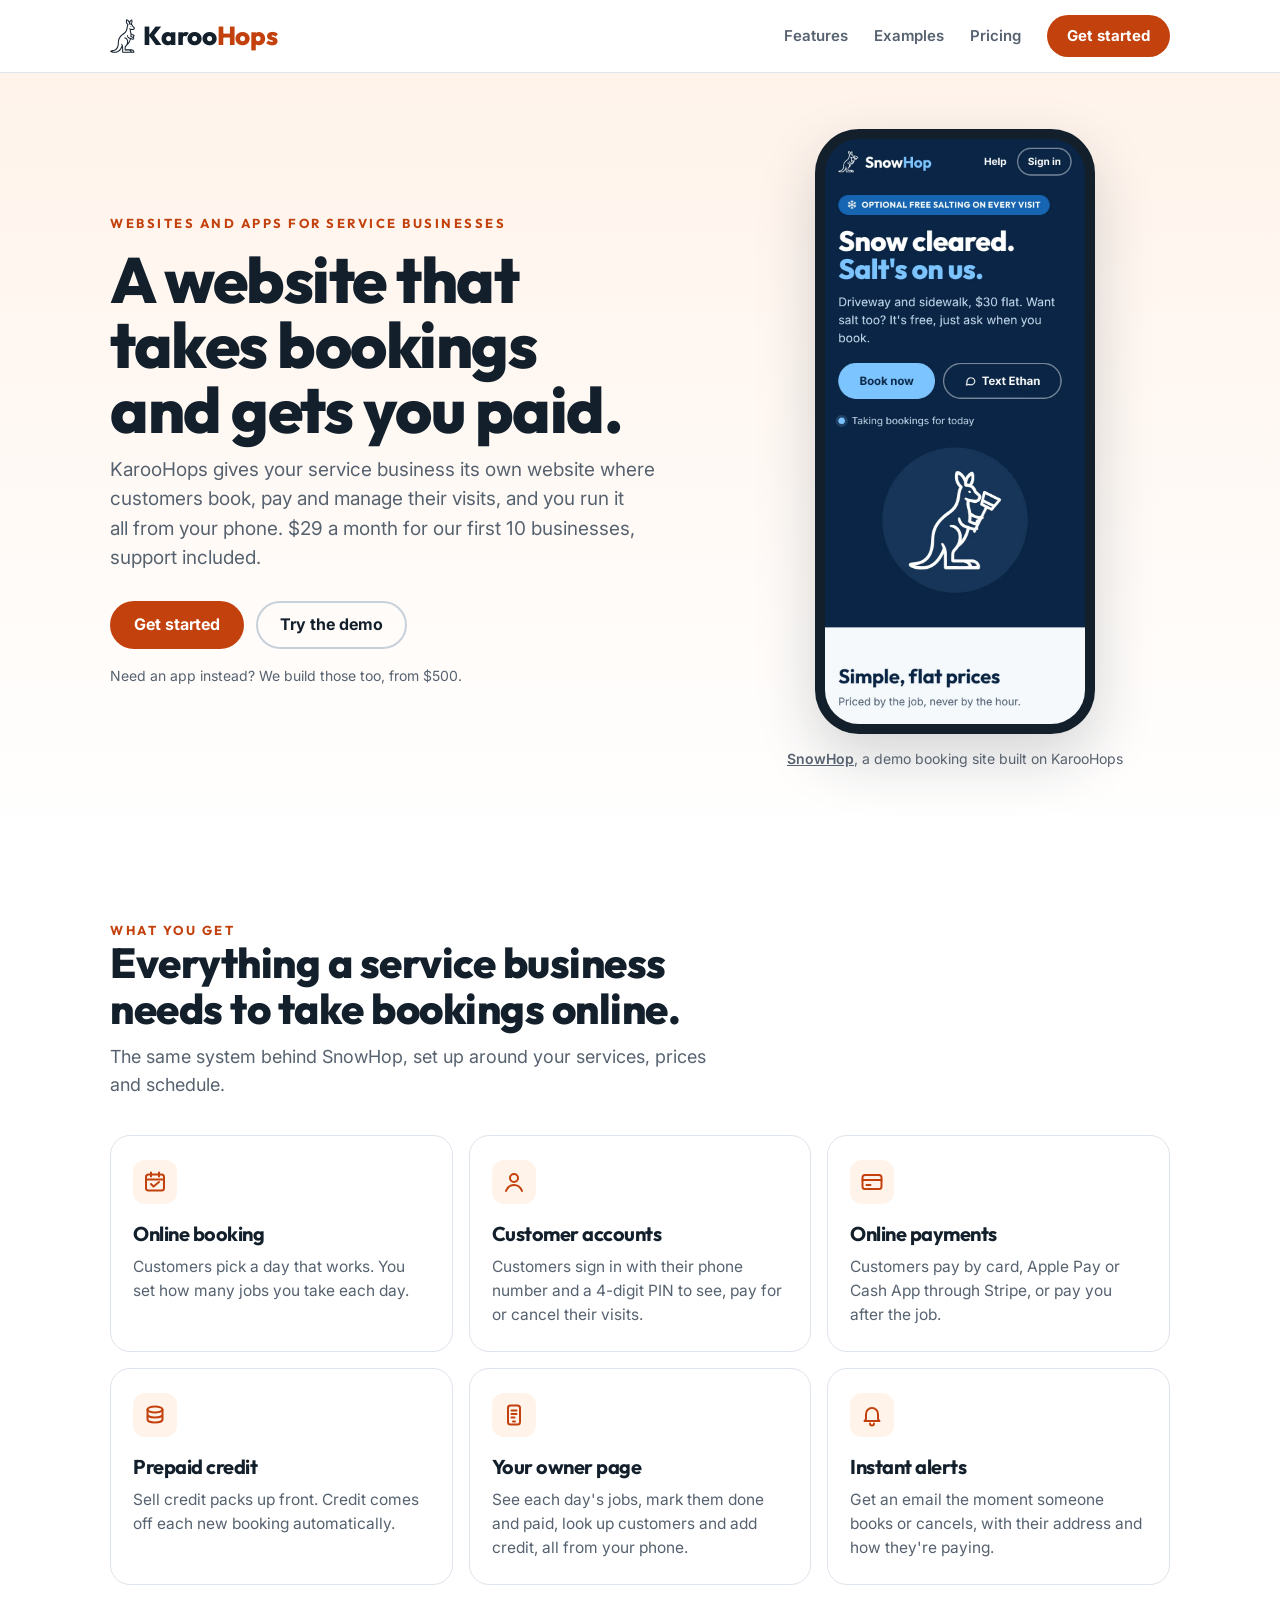
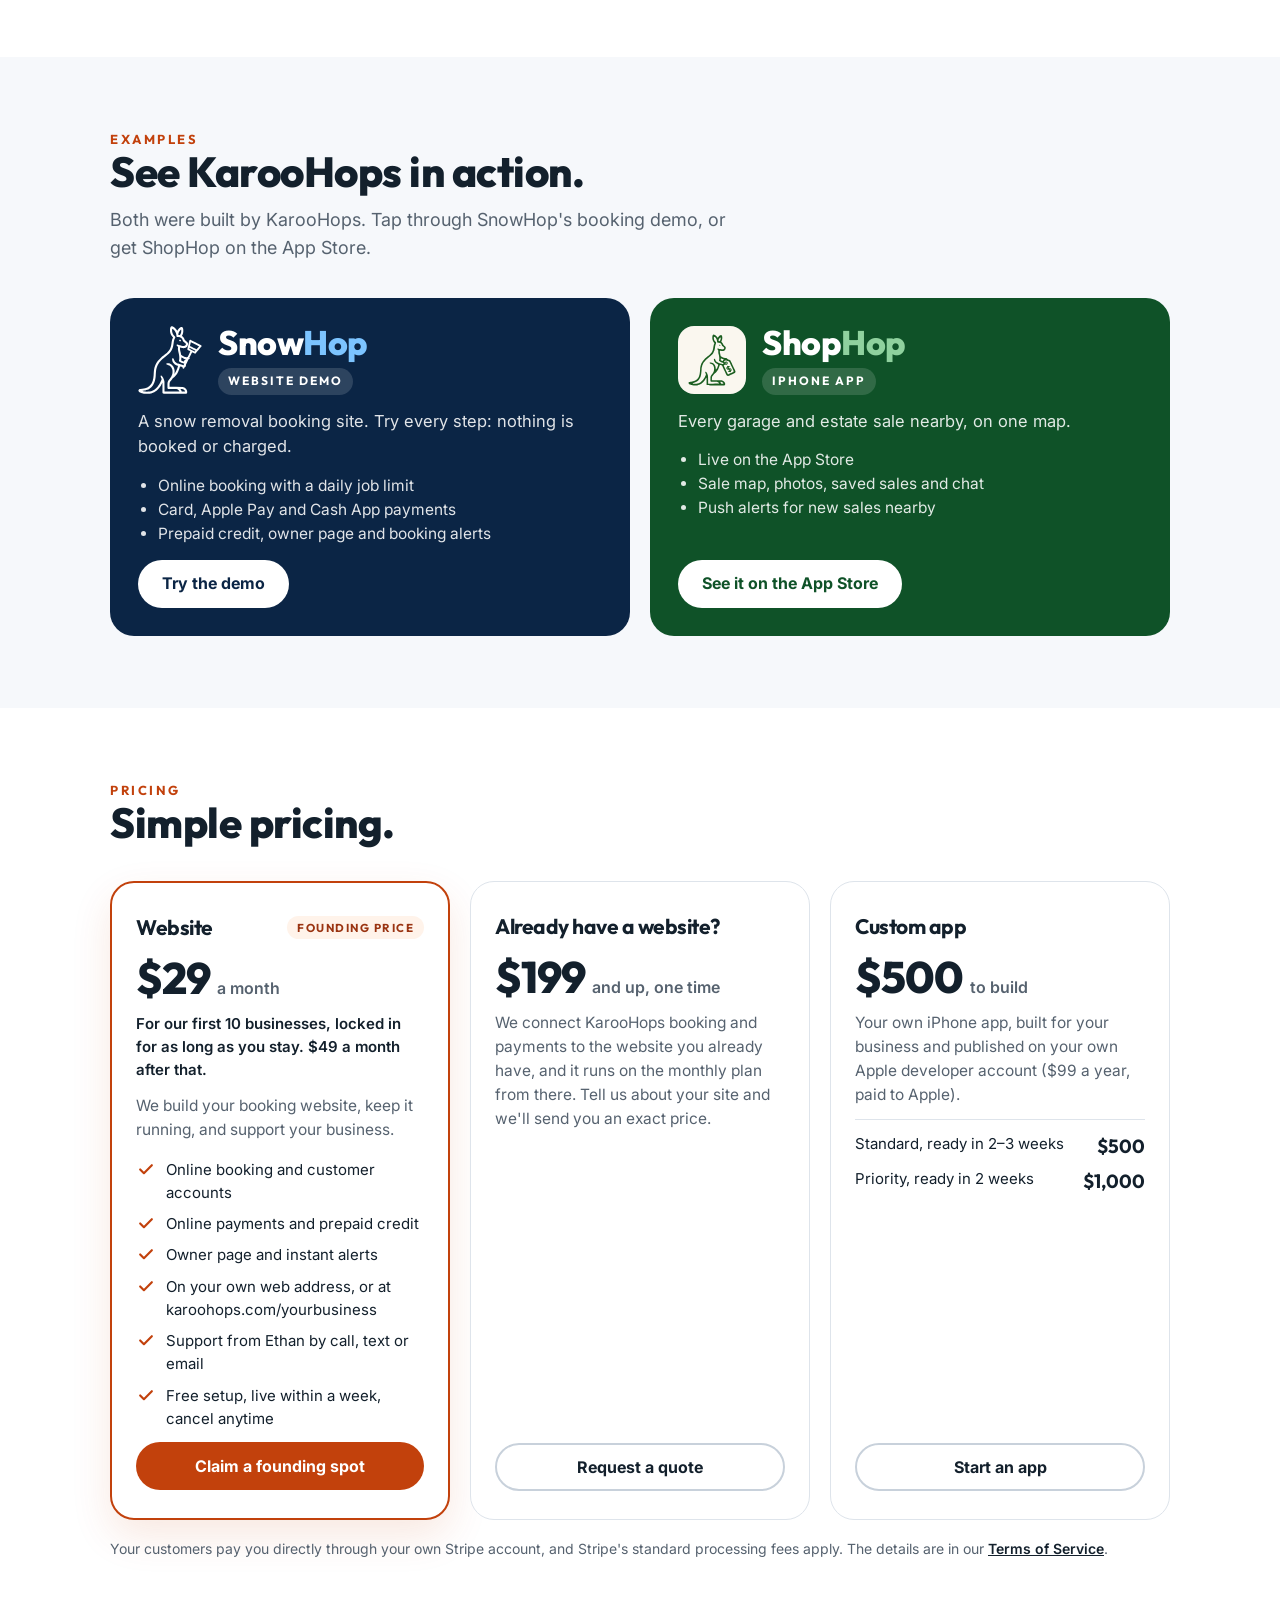
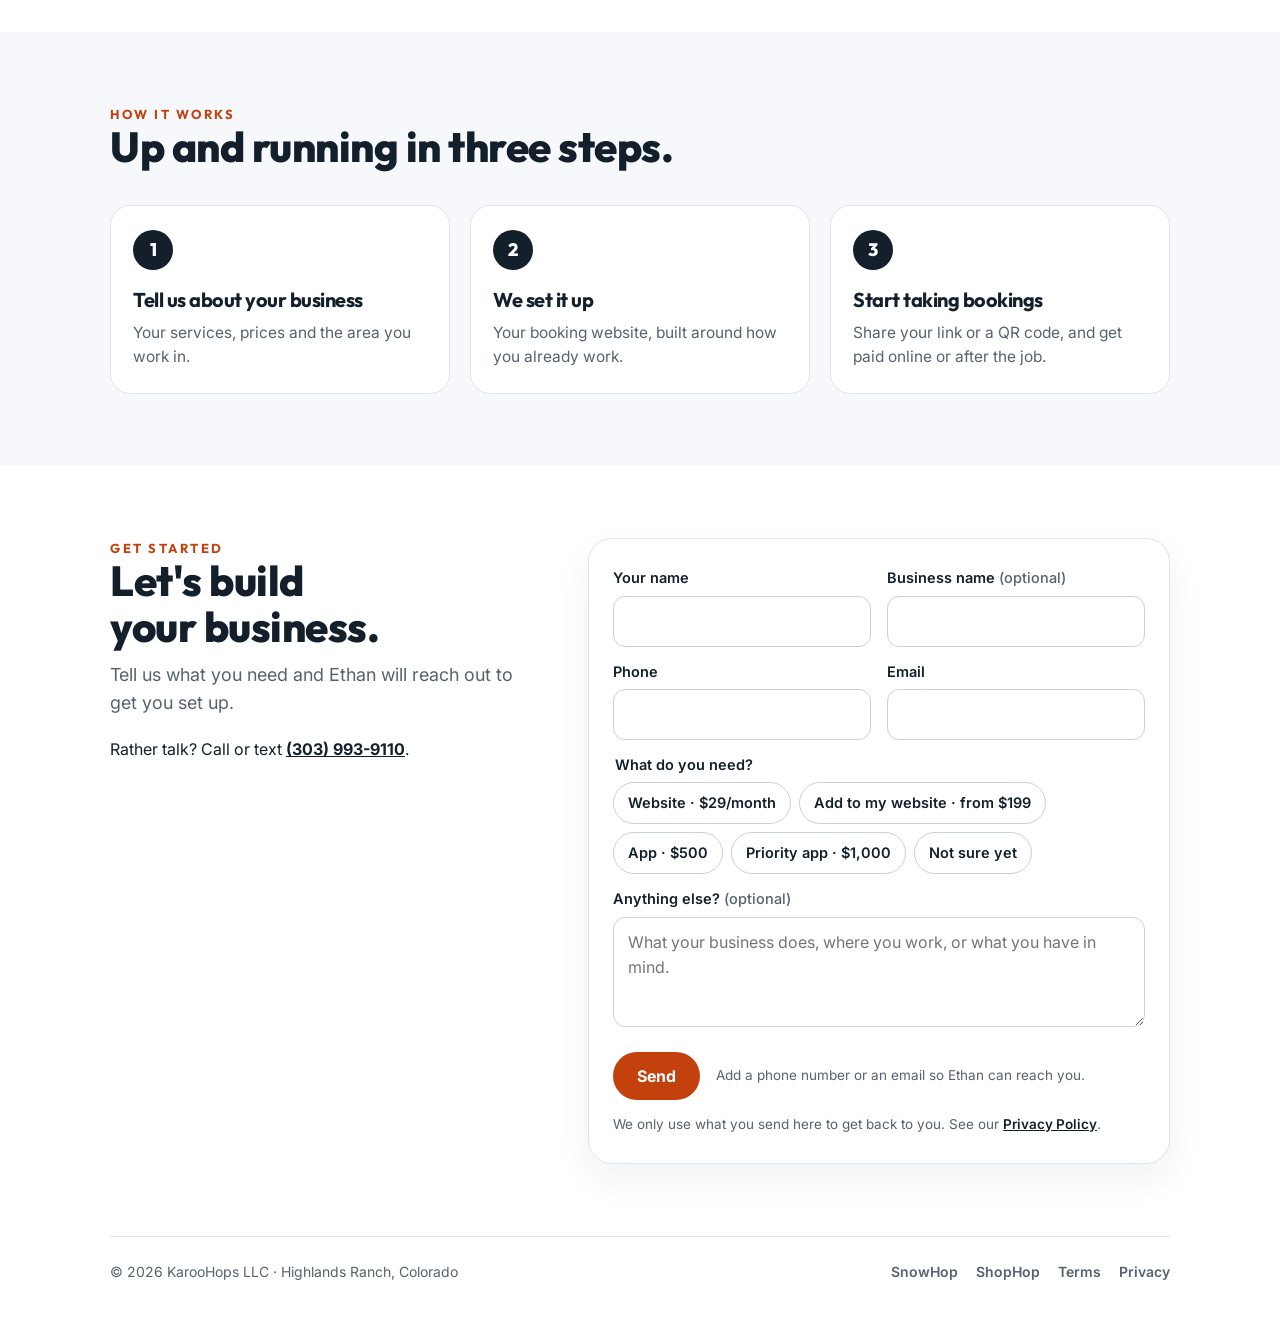
==== commit 9be25666: "Brand: plain Karoo kangaroo (holding nothing) as the KarooHops icon and header mark The shovel Karoo" ====
--- a/index.html
+++ b/index.html
@@ -49,7 +49,9 @@
 /* header */
 header{border-bottom:1px solid var(--line);background:var(--white)}
 .bar{display:flex;align-items:center;justify-content:space-between;gap:16px;min-height:72px}
-.logo{font-family:var(--display);font-weight:800;font-size:26px;letter-spacing:-.3px;text-decoration:none}
+.logo{display:inline-flex;align-items:center;gap:8px;font-family:var(--display);font-weight:800;font-size:26px;letter-spacing:-.3px;text-decoration:none}
+.logo .mark{display:block;height:34px;width:auto;flex:none}
+.logo .wm{color:inherit}
 .logo span{color:var(--accent)}
 nav{display:flex;align-items:center;gap:26px}
 nav a.plain{text-decoration:none;font-weight:600;font-size:15px;color:var(--muted)}
@@ -187,7 +189,7 @@
 <body>
 <header>
   <div class="wrap bar">
-    <a class="logo" href="/">Karoo<span>Hops</span></a>
+    <a class="logo" href="/"><img class="mark" src="/karoo-mark.svg" alt="" width="25" height="34"><span class="wm">Karoo<span>Hops</span></span></a>
     <nav aria-label="Main">
       <a class="plain" href="#features">Features</a>
       <a class="plain" href="#examples">Examples</a>
